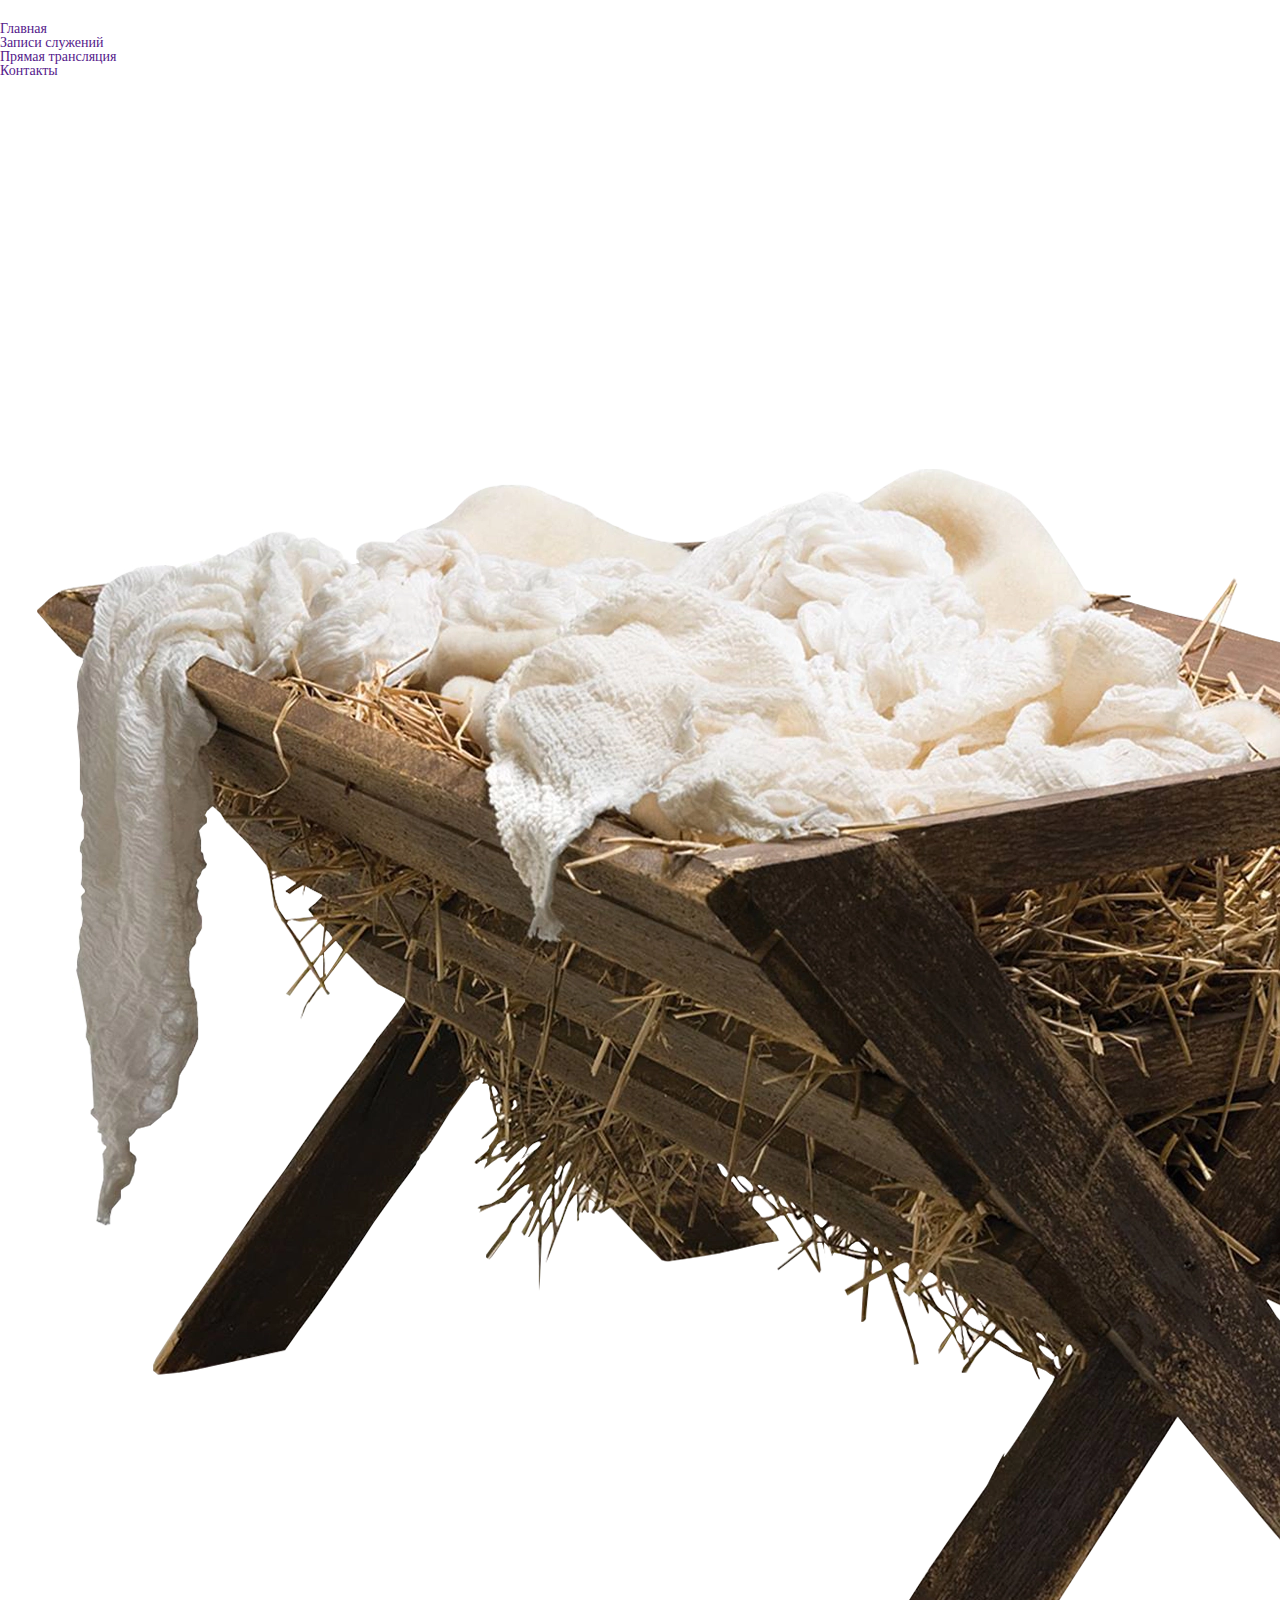
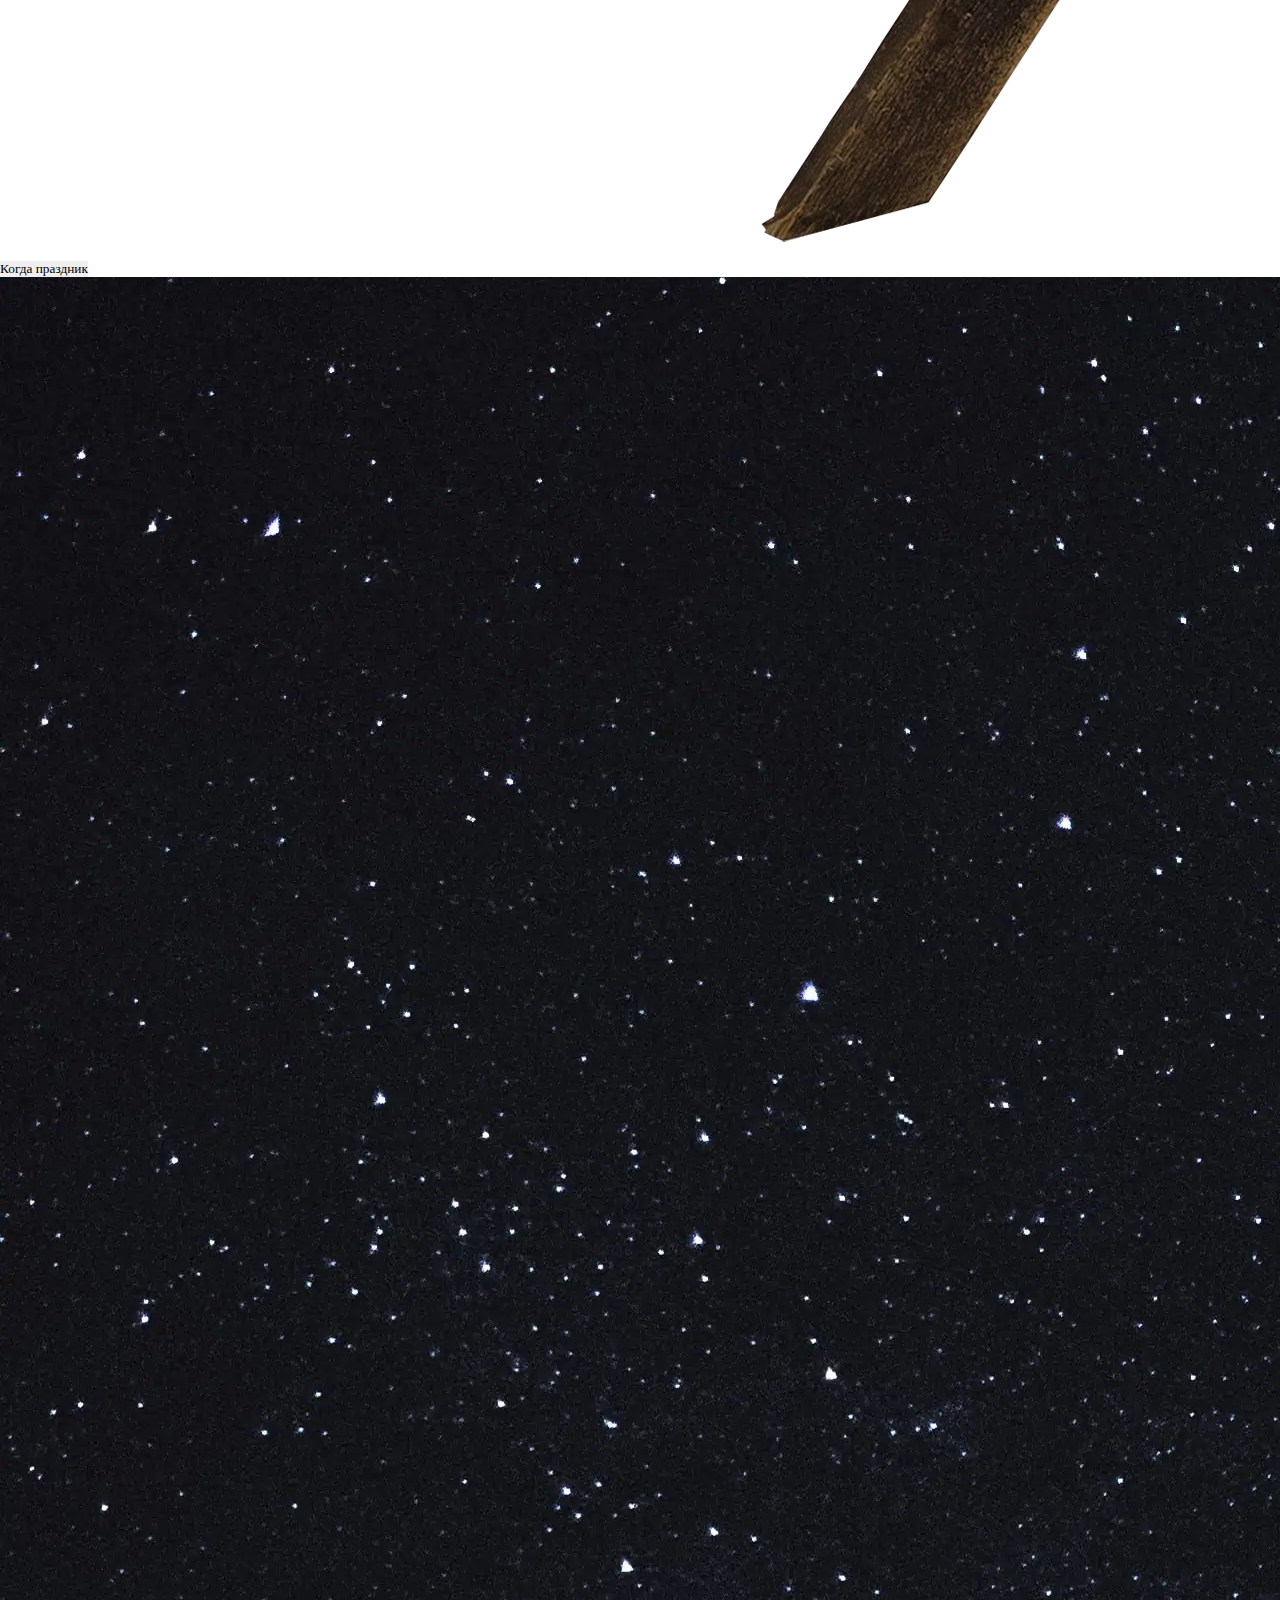
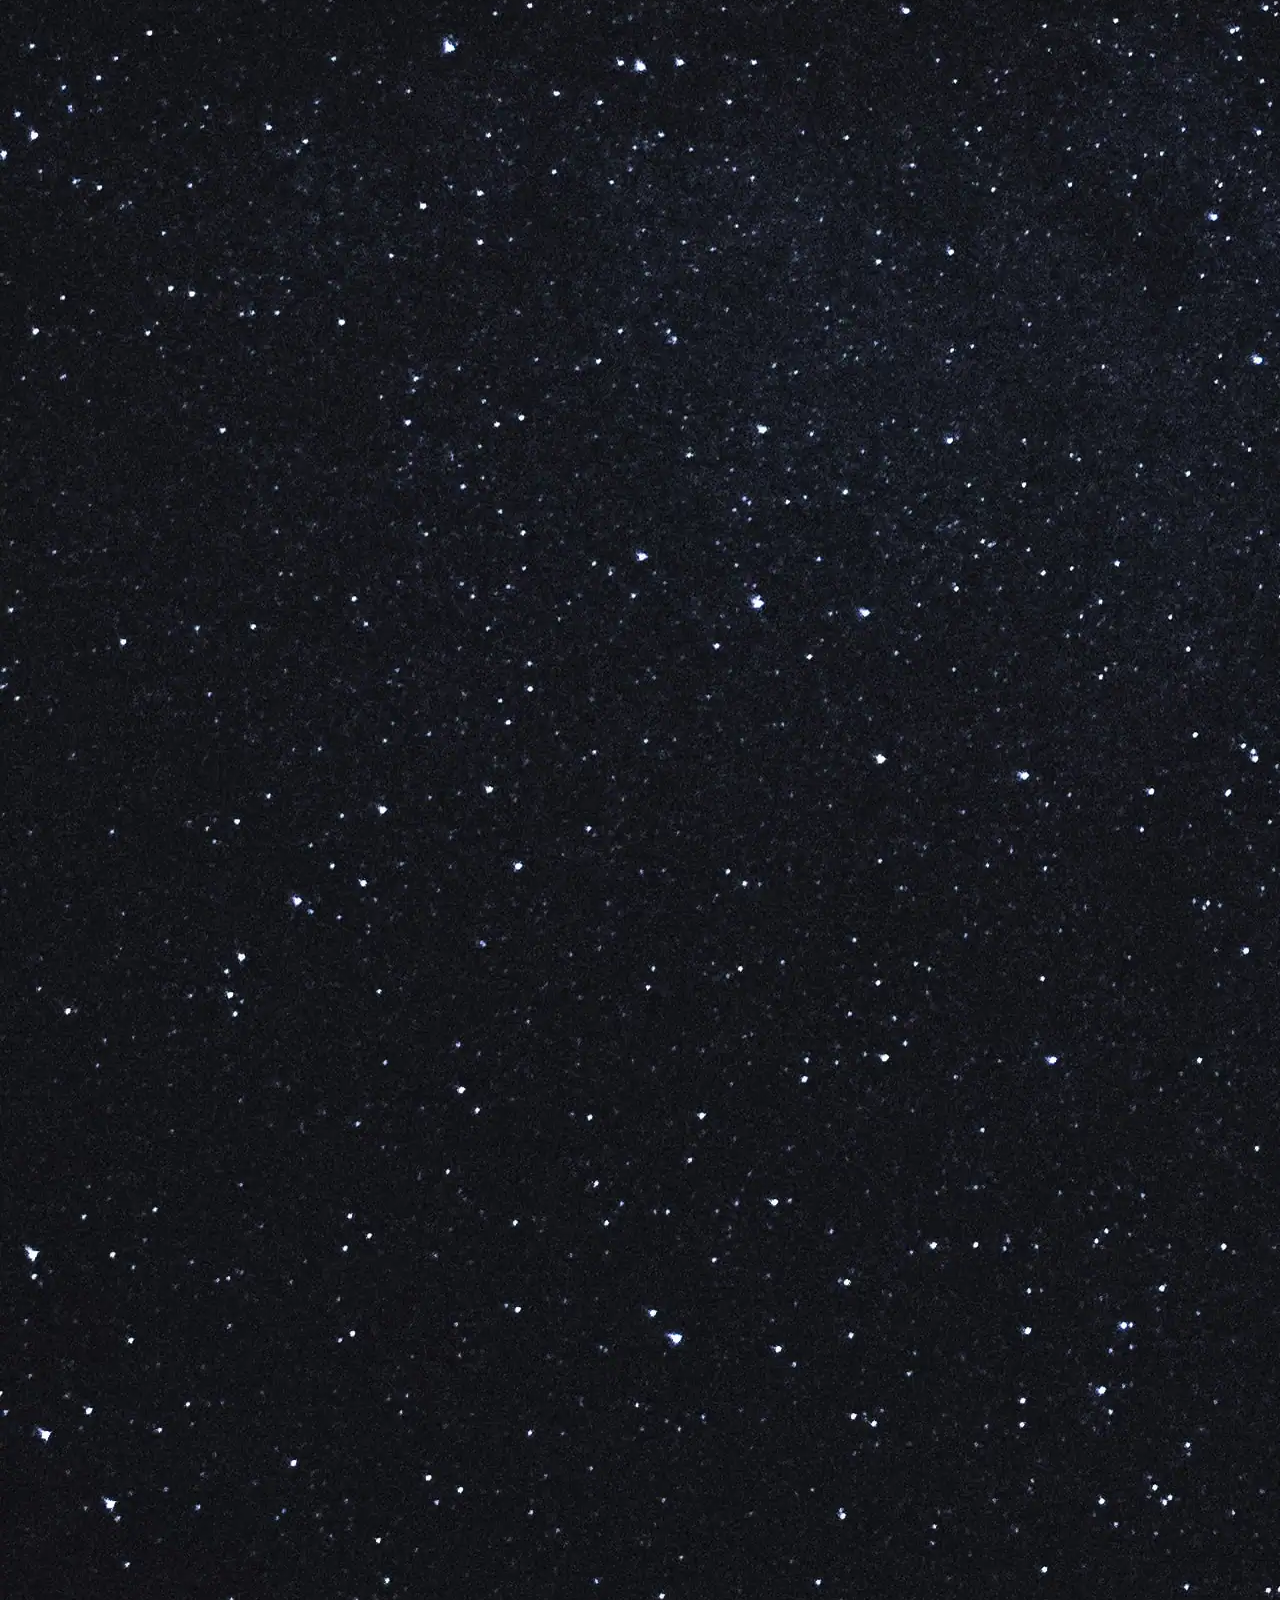
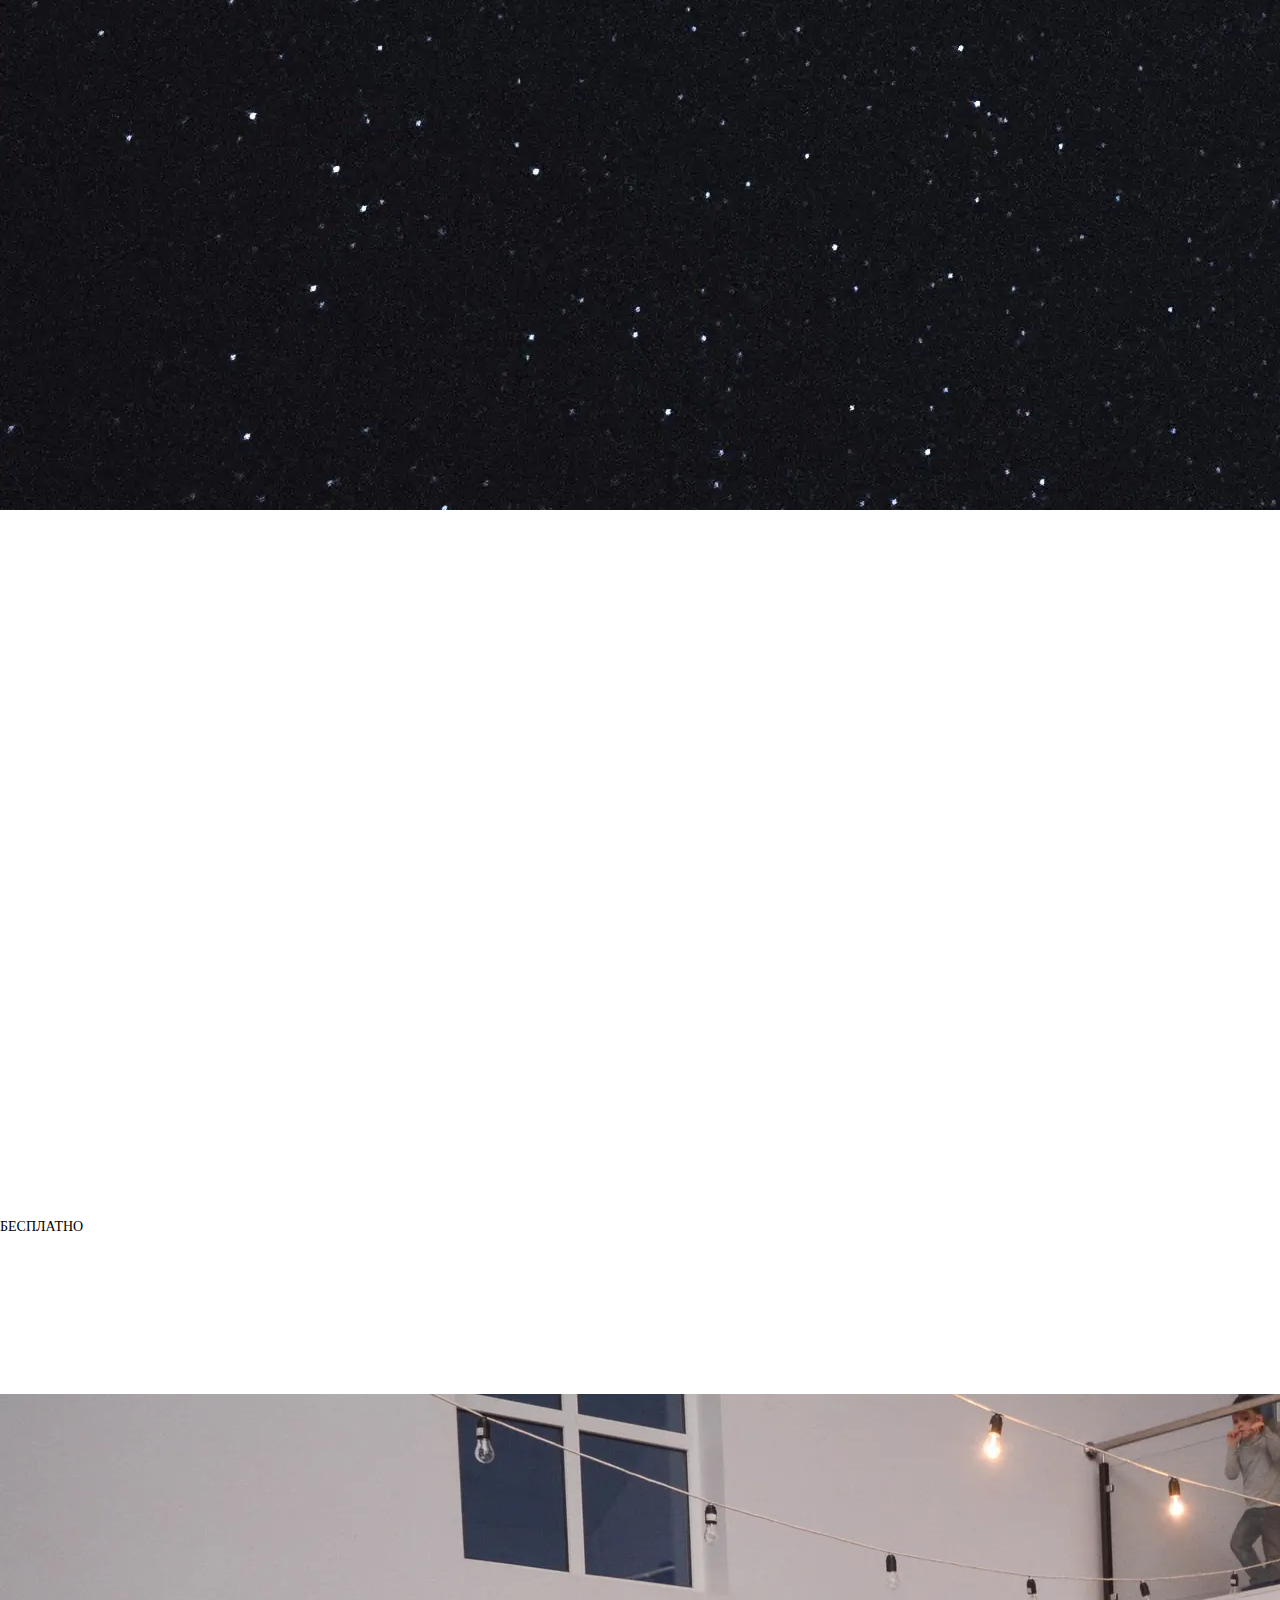
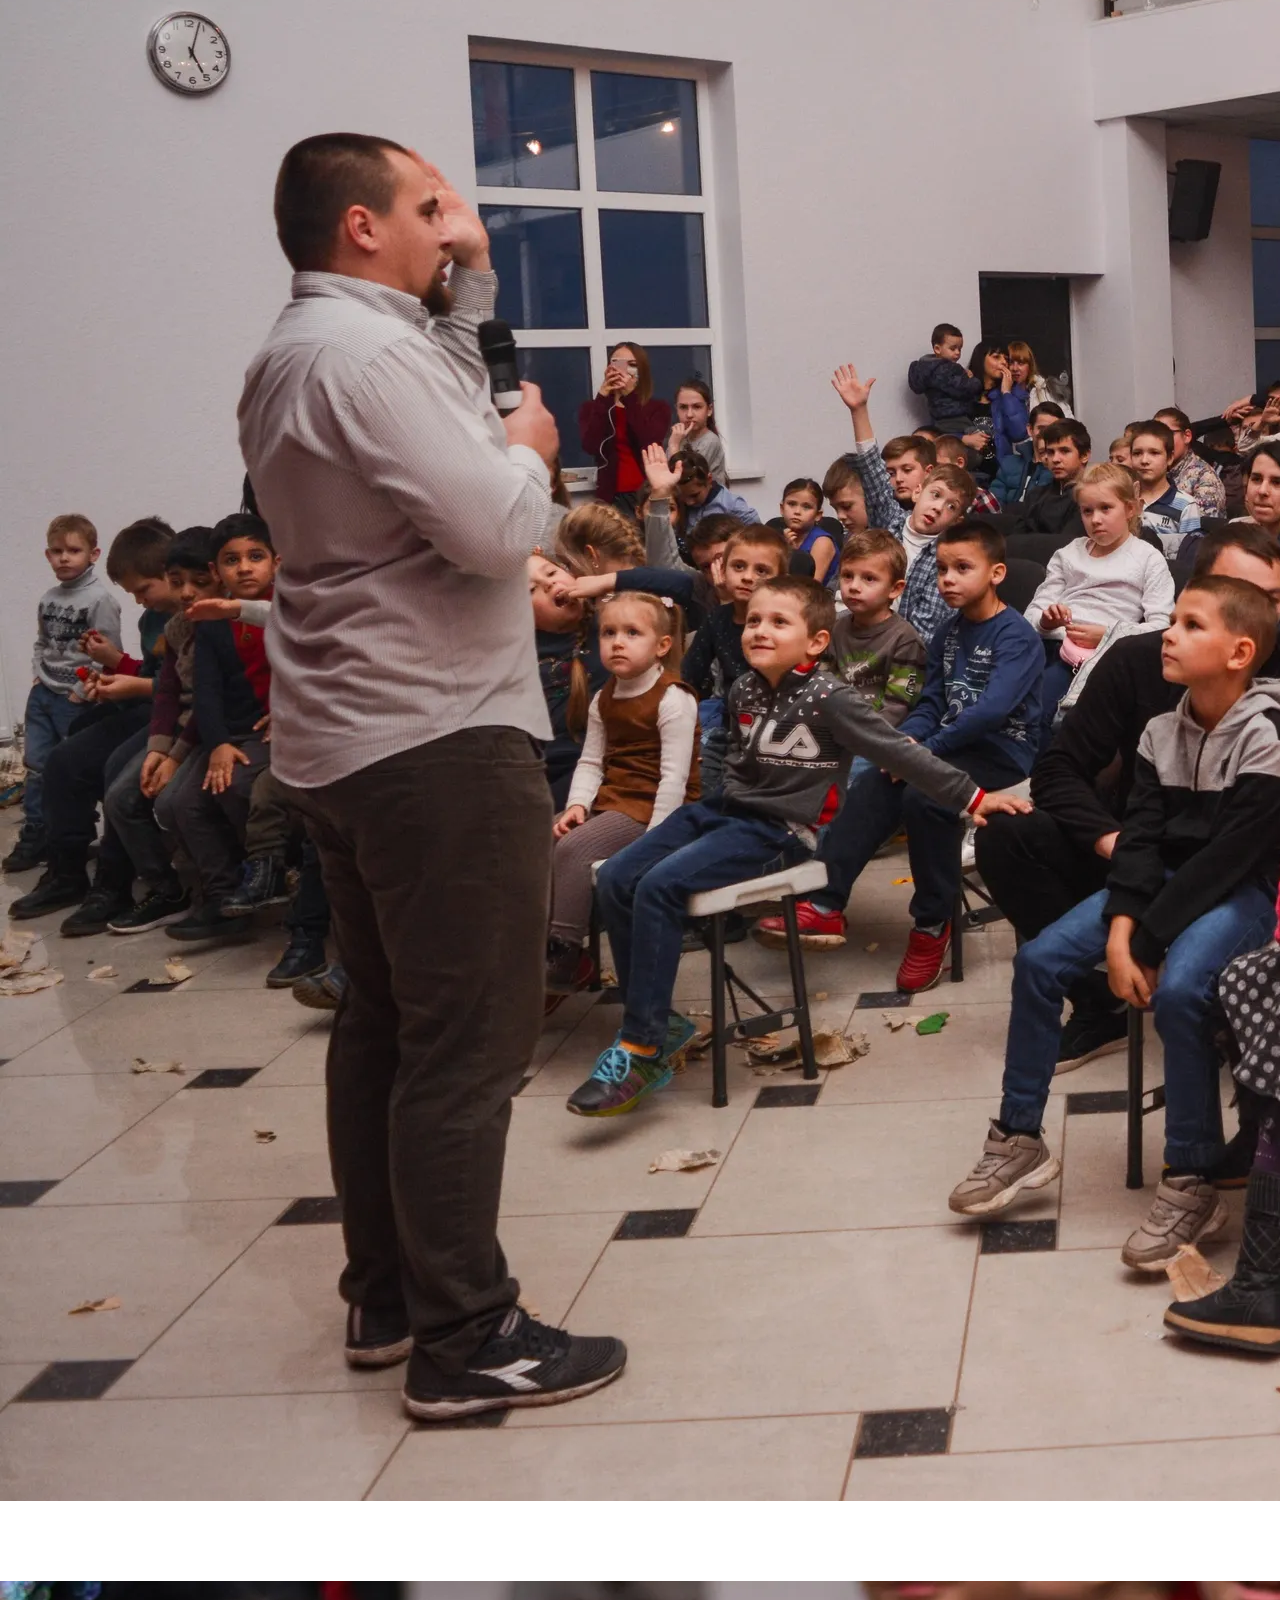
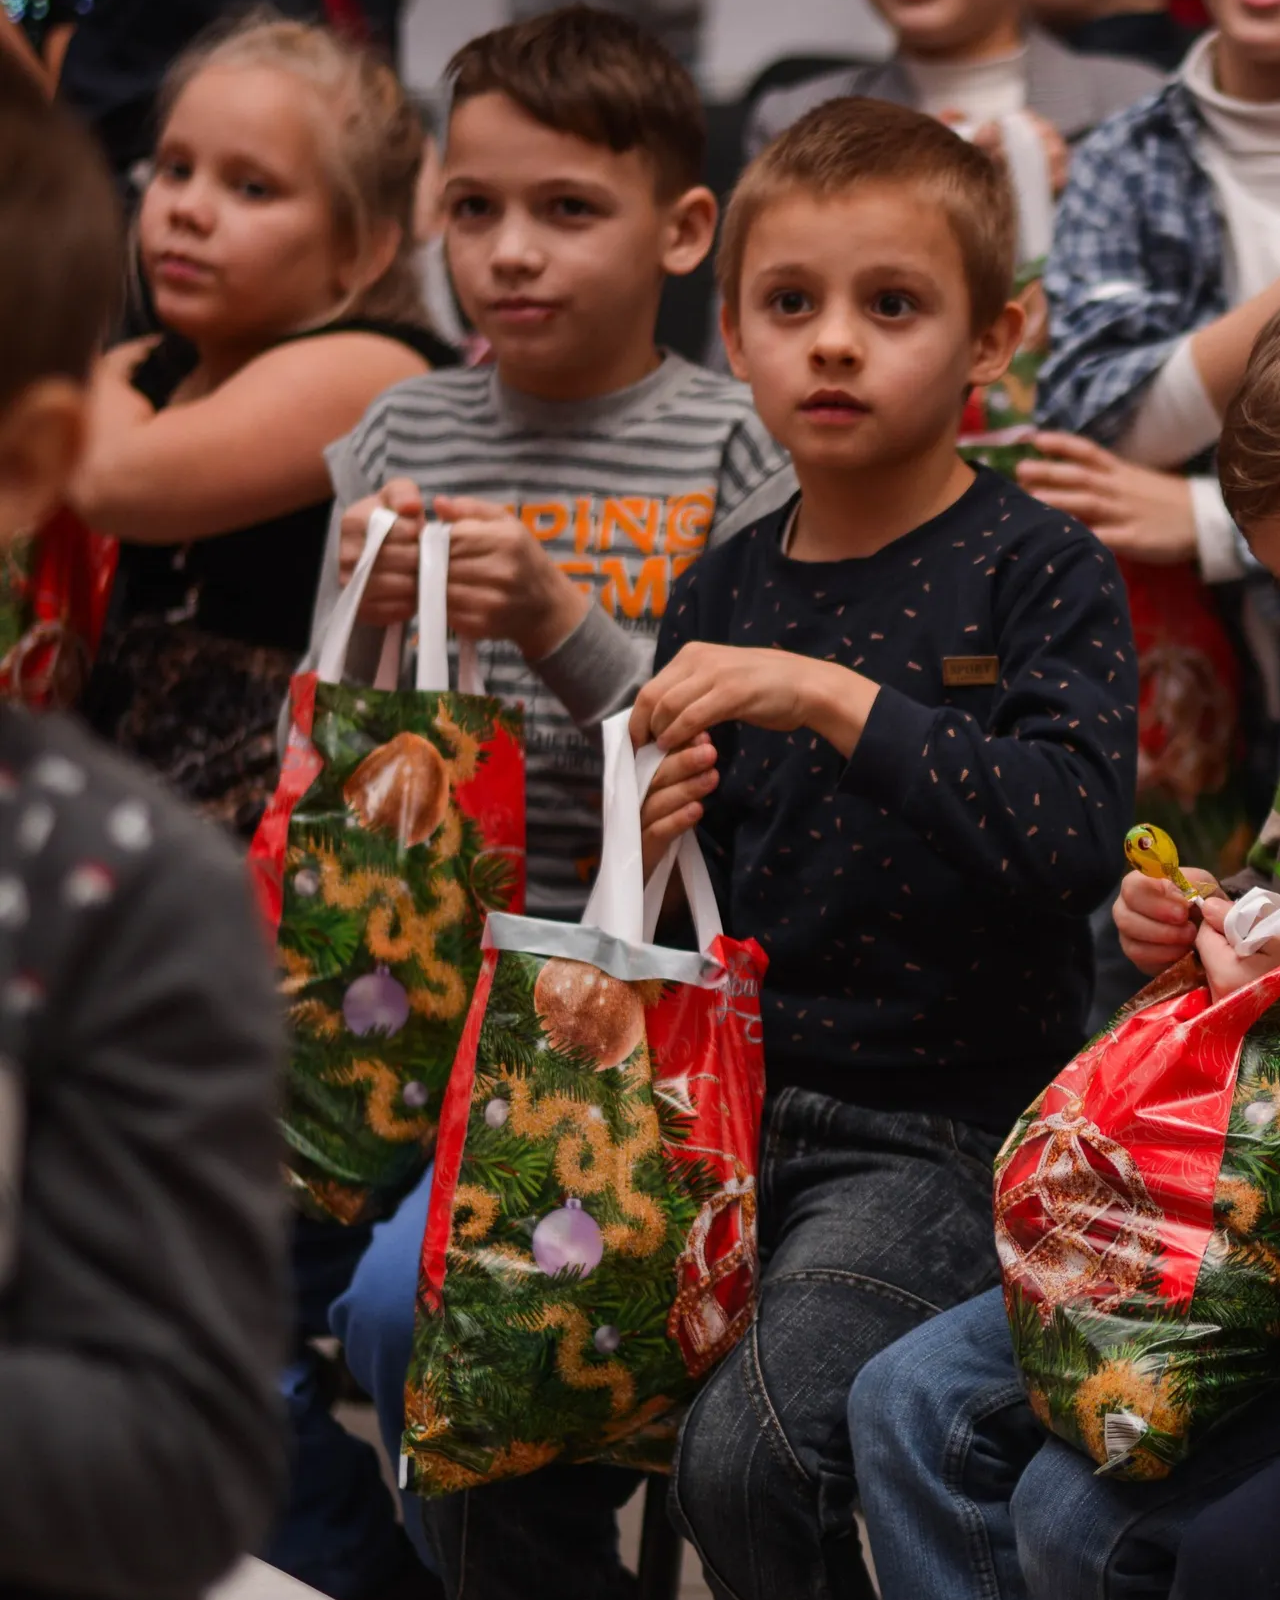
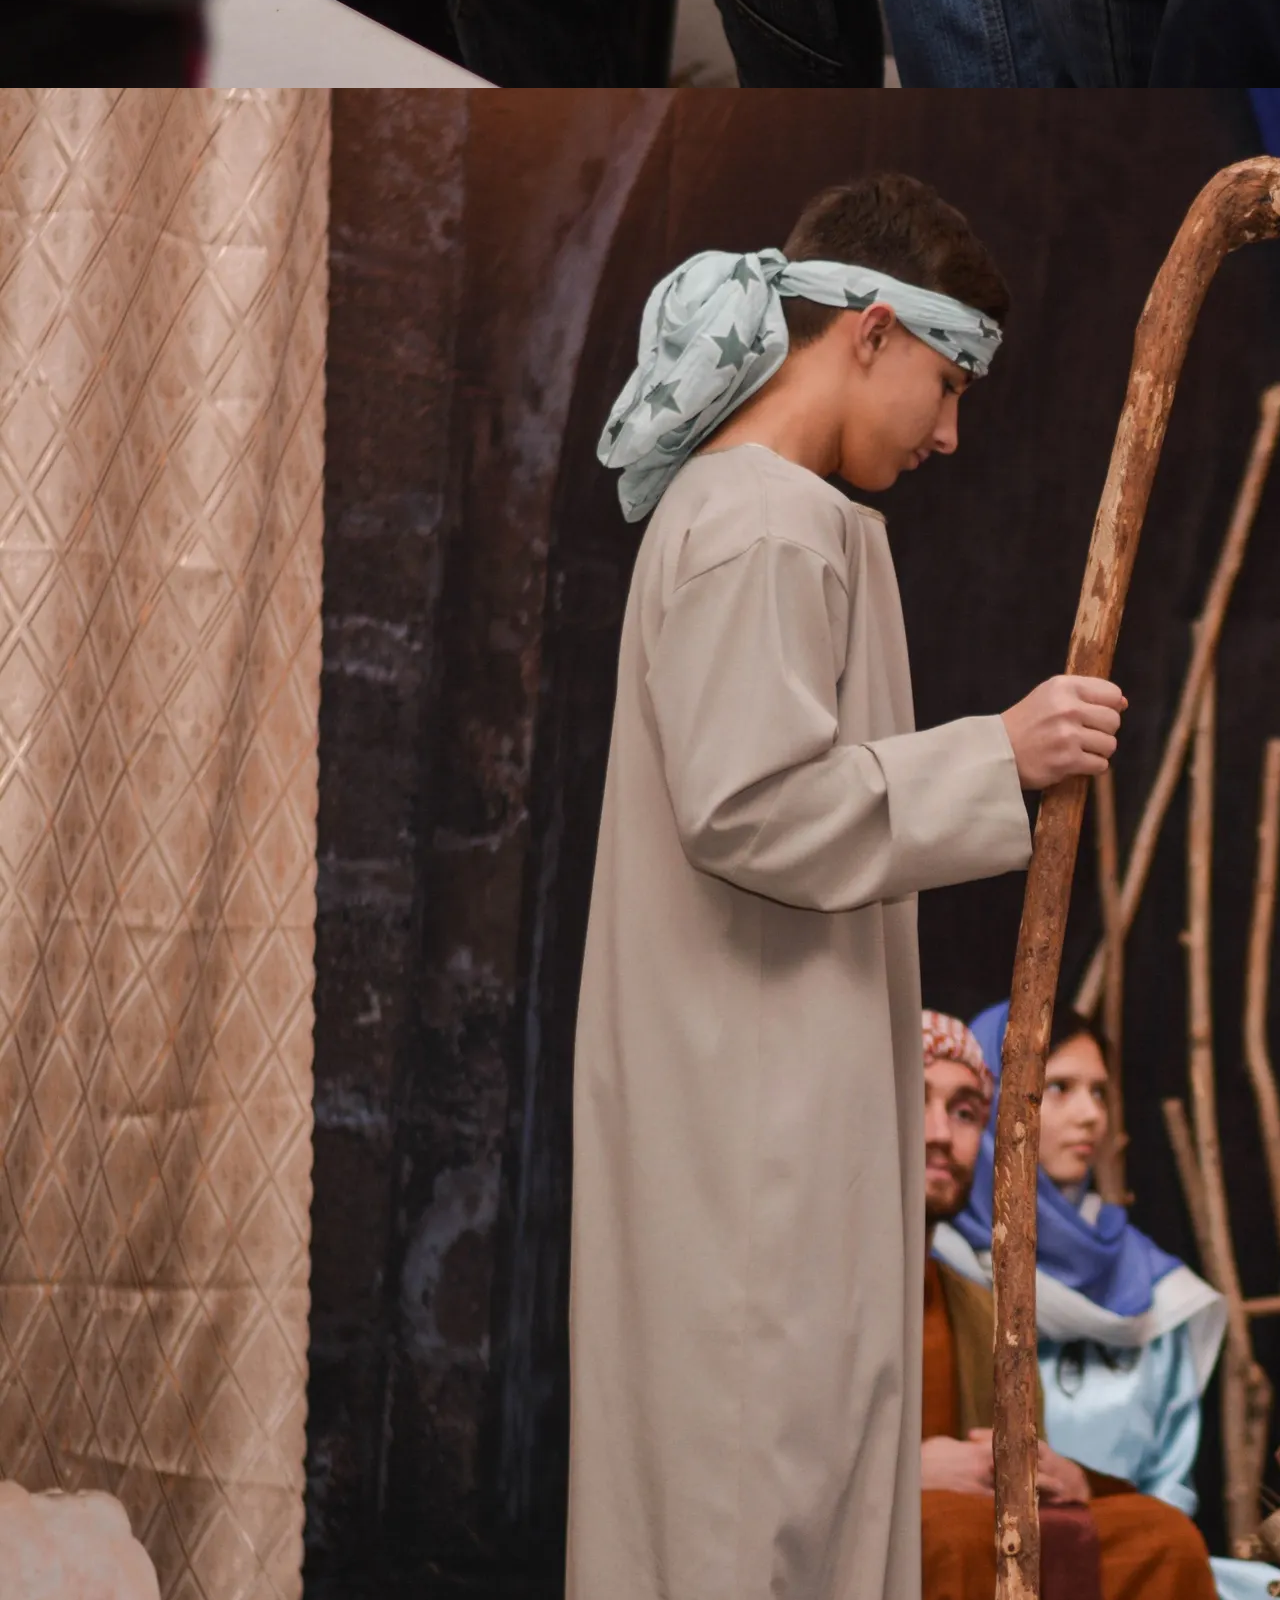
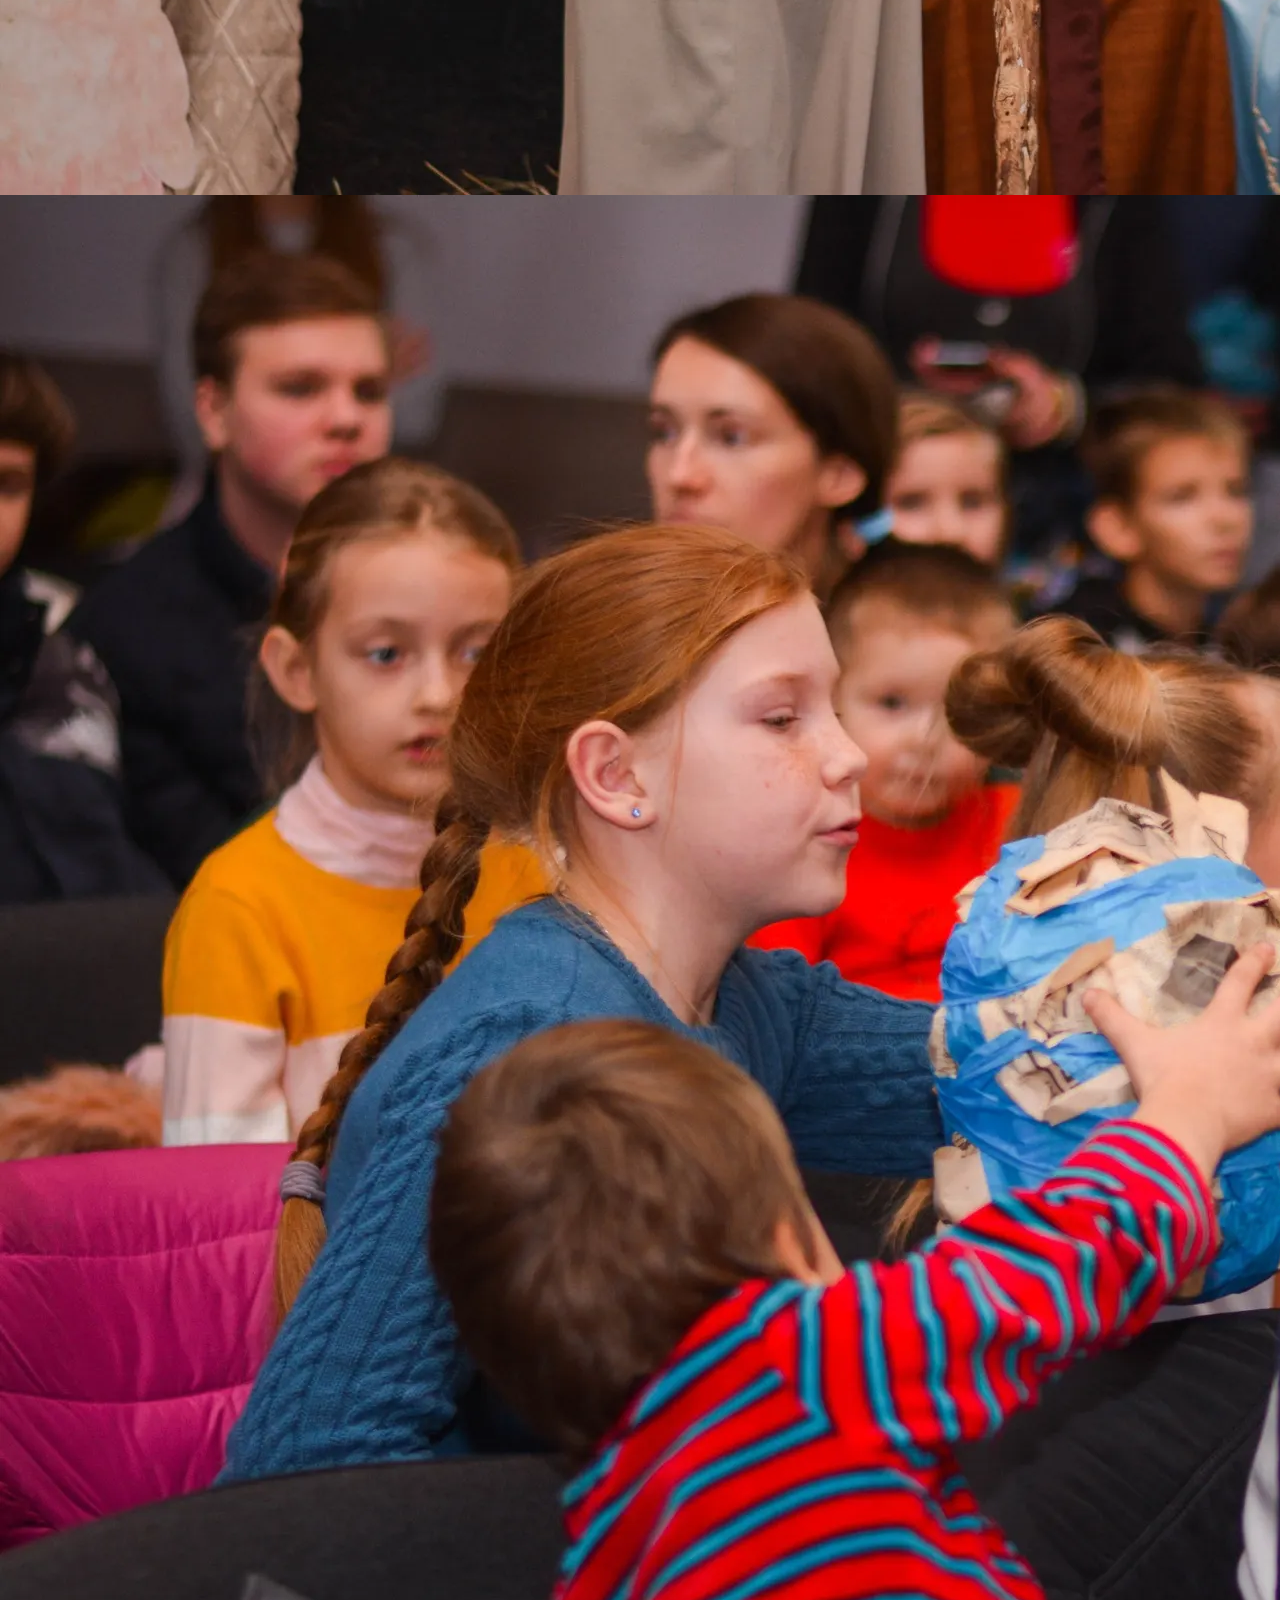
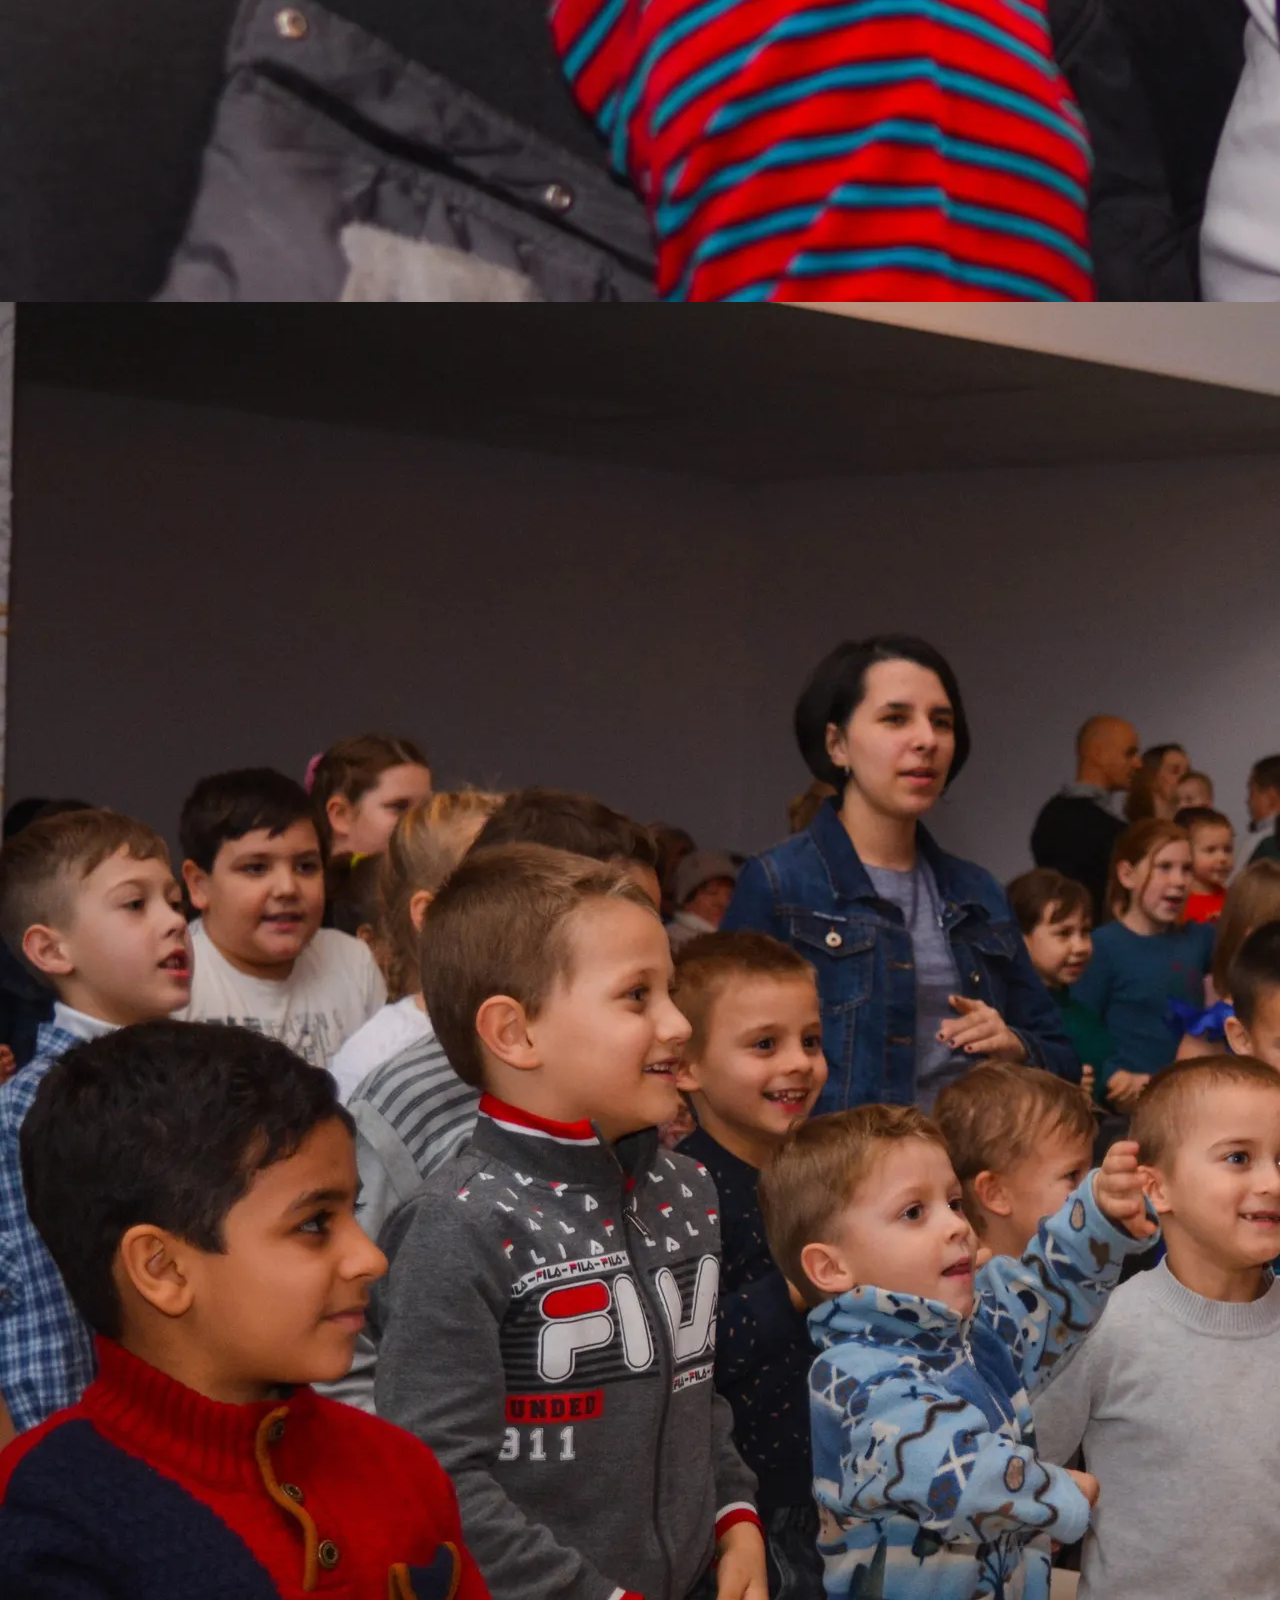
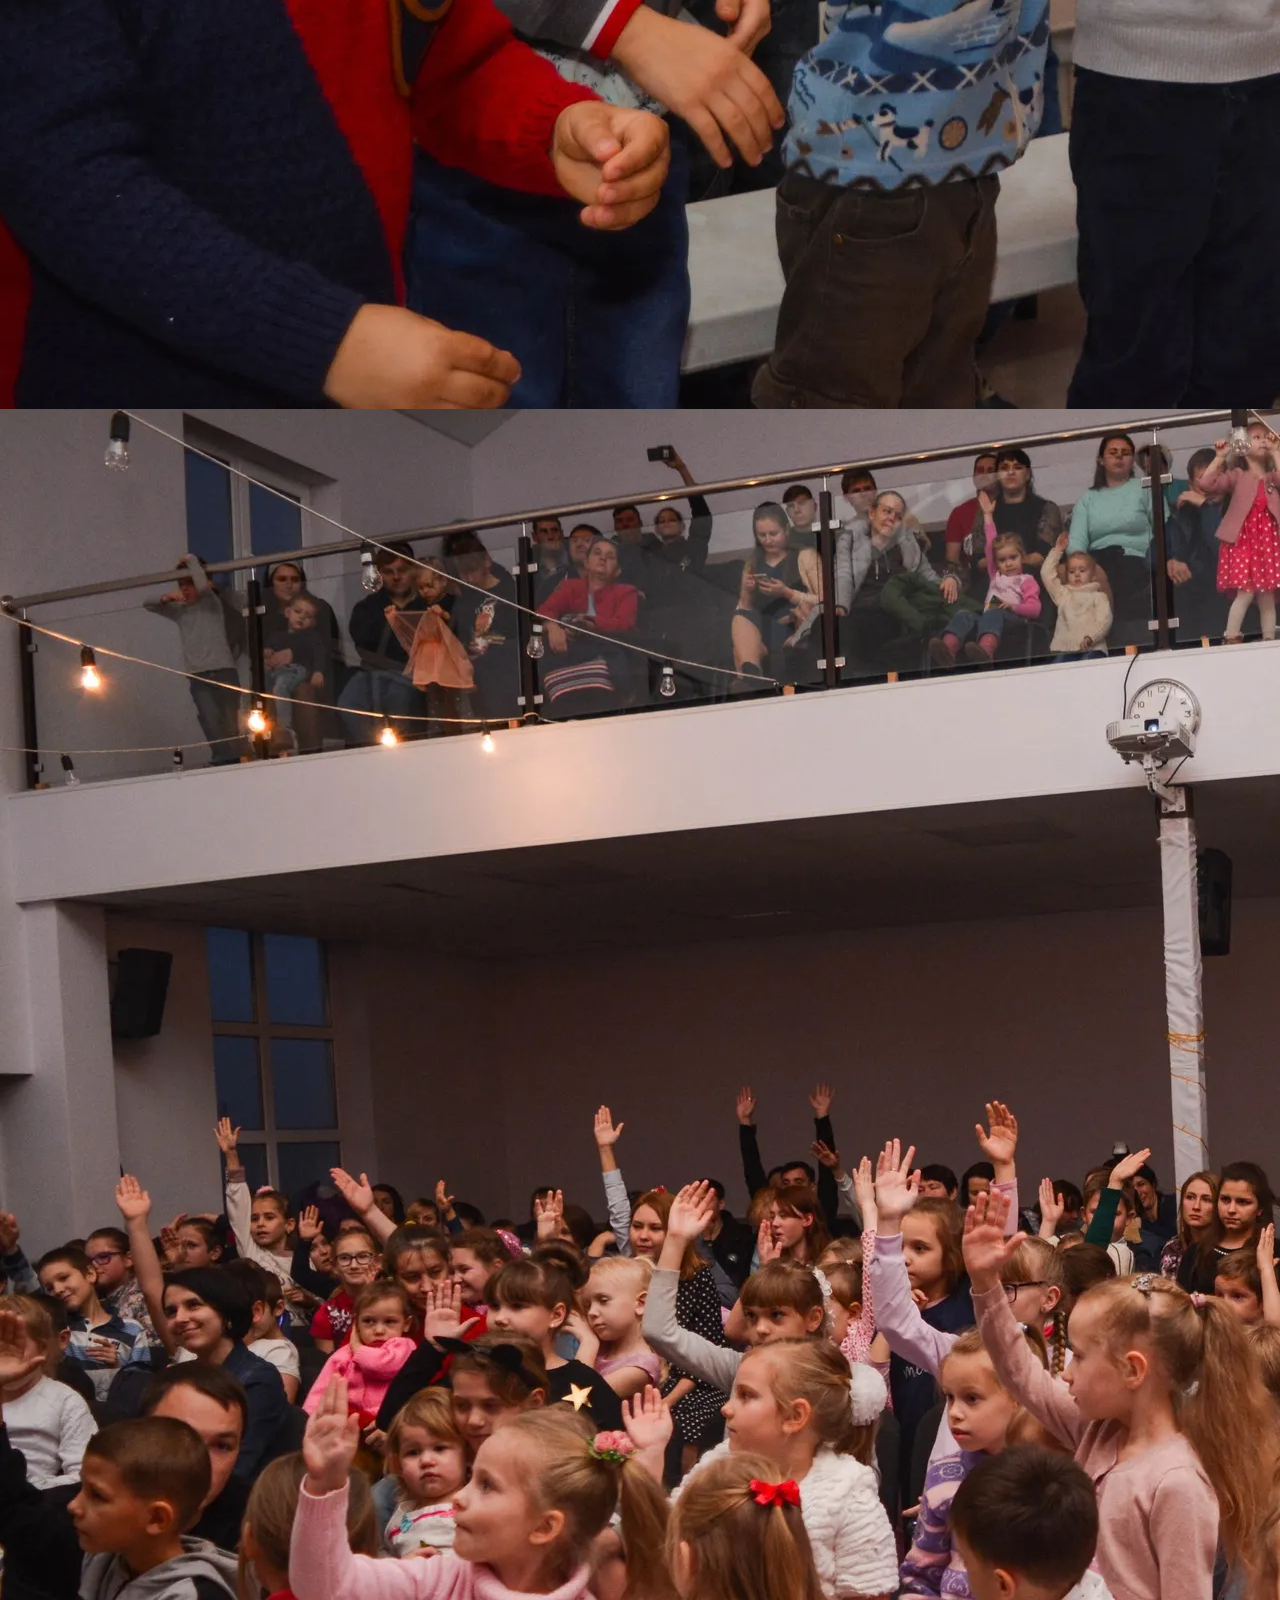
==== index.html @ d1d23b20 "Делаю верхнее меню." ====
<!-- <?php

//ФОРМИРОВАНИЕ ДАННЫХ О ПОЛЬЗОВАТЕЛЕ
date_default_timezone_set('Europe/Moscow');
$time = date('m/d/Y h:i:s a', time());
if(isset($_SERVER['HTTP_REFERER'])) {
  $of = $_SERVER["HTTP_REFERER"];    
} else {
    $of = "Напрямую";
}
$ip = $_SERVER['REMOTE_ADDR'];
$host =  $_SERVER['HTTP_HOST'];
$visit = 1;
//SQL ПОДКЛЮЧЕНИЕ К БД
$dsn = 'mysql:host=localhost; dbname=easter'; //изменить dbname
$pdo = new PDO($dsn, 'root', 'robokop67');//изменить пароль

//SQL ПРОВЕРКА НА СУЩЕСТВОВАНИЕ IP В КУКИ. СЧИТАЕТ СКОЛЬКО ПОЛЬЗОВАТЕЛЬ ЗАХОДИЛ ТУДА СЮДА

$first_or_second = 0;
if (!isset($_COOKIE['ip'])) {
    setcookie("visit", $visit, time() + 604800);
    setcookie("ip", $ip, time() + 604800);
    $first_or_second = 1;
};

$stmt = $pdo->prepare('SELECT ip, visit FROM statistic WHERE ip = :ip'); 
if ($first_or_second == 1) { //Если только создался
    $stmt->execute(array('ip' => $ip));
} elseif ($first_or_second == 0) { //Если есть в куки
    $stmt->execute(array('ip' => $_COOKIE['ip']));
};

$row = $stmt->fetch();

if ($row['ip'] == "") {
    $sql = 'INSERT INTO statistic(host, ip, of, date, visit) VALUES(:host, :ip, :of, :date, :visit)';
    $query = $pdo->prepare($sql);
    $query->execute(['host' => $host, 'ip' => $ip, 'of' => $of, 'date' => $time, 'visit' => $visit]);
};

if ($row['ip'] != "") {
    $visit = $row['visit'];
    $visit += 1;
    $sql = "UPDATE statistic SET visit=:visit, date=:date WHERE ip=:ip";
    $query = $pdo->prepare($sql);
    $query->execute(['visit' => $visit, 'date' => $time, 'ip' => $row['ip']]);
}

?> -->

<!DOCTYPE html>
<!--[if lt IE 7 ]><html class="ie ie6" lang="en"> <![endif]-->
<!--[if IE 7 ]><html class="ie ie7" lang="en"> <![endif]-->
<!--[if IE 8 ]><html class="ie ie8" lang="en"> <![endif]-->
<!--[if (gte IE 9)|!(IE)]><!--><html lang="ru"> <!--<![endif]-->

<head>
    <meta charset="utf-8">
    <title>Христиане Кропоткина</title>
    <meta name="description" content="">

    <link rel="stylesheet" href="css/style.css">
    <link rel="stylesheet" href="css/fonts.css">

    <link rel="shortcut icon" href="img/favicon/chmonoa.ico" type="image/x-icon">

    <link rel="apple-touch-icon" href="img/favicon/apple.png">
    <link rel="apple-touch-icon" sizes="72x72" href="img/favicon/apple72.png">
    <link rel="apple-touch-icon" sizes="114x114" href="img/favicon/apple114.png">

    <meta http-equiv="X-UA-Compatible" content="IE=edge">
    <meta name="viewport" content="width=device-width">

</head>
<body>

<div class="header">
    <div class="container">
        <div class="header__body">
            <div class="header__burger">
                <span></span>
                <p class="slogan header__slogan">МЕНЮ</p>
            </div>
            <div class="header__menu">
                <ul class="header__list">
                    <li>
                        <a href="" class="header__link">Главная</a>
                    </li>
                    <li>
                        <a href="" class="header__link">Записи служений</a>
                    </li>
                    <li>
                        <a href="" class="header__link">Прямая трансляция</a>
                    </li>
                    <li>
                        <a href="" class="header__link">Контакты</a>
                    </li>
                </ul>
            </div>
        </div>
    </div>
</div>


<div class="vremenno title padding-all">Здравствуйте! Сайт на ПК версии временно не работает. Если возможно, то зайдите с телефона</div>

<div class="alert-height title padding-all">Пожалуйста, переверните телефон для корректной работы сайта</div>

<main class="home" check-page="1" id="1"> <!-- По id сверяю атрибут нажимаемого дота и страницу-->

    <div class="container">
        <div class="home__intro flex-column">
            <h1 class="home__title title">
                С ПРАЗДНИКОМ РОЖДЕСТВА
            </h1>
            <h3 class="home__slogan slogan">
                В этот день родился Иисус
            </h3>
            <div class="home__img">
                <picture>
                    <source srcset="img/nursery.webp" type="image/webp">
                    <img src="img/nursery.webp"type="image/webp">
                </picture>
            </div>
            <button type="button" class="home__btn btn btn-red">Когда праздник</button>   
        </div>
    </div>

    <div class="home__background-img">
        <picture>
            <source srcset="img/sky.webp" type="image/webp">
            <img src="img/sky.png"type="image/png">
        </picture>
    </div>
</main>

<main class="about" check-page="2" id="2">
    <div class="container">
        <div class="about__intro">
            <h2 class="title">О РОЖДЕСТВЕ</h2>
            <div class="text-content">
                <h3 class="subtitle">Обещанный ребёнок</h3>
                <p class="text">
                    Господь переживает о жизни каждого 
                    человека. Когда-то Он дал обещание, что 
                    избавит нас от самой большой проблемы,
                    которая была и есть на этой земле- это 
                    проблема греха.
                    В жизни каждого 
                    человека присутствует грех, но еще 
                    очень и очень давно Бог придумал план 
                    по спасению людей. В этот план входило 
                    рождение Его Сына на землю.
                    <br>
                    <br>
                    «Итак Сам Господь даст вам знамение: 
                    се, Дева во чреве приимет и родит Сына, 
                    и нарекут имя Ему: Еммануил.
                    »
                    <br>
                    Исаия 7:14
                    <br>
                    <br>
                    «Родит же Сына, и наречешь Ему 
                    имя Иисус, ибо Он спасет людей 
                    Своих от грехов их.»
                    <br>
                    Матфея 1:21
                </p>
            </div>
            <div class="text-content">
                <h3 class="subtitle">
                    Так зачем Иисус родился 
                    на этой земле?
                </h3>
                <p class="text">
                    Иисус родился, чтобы заплатить за 
                    грехи всех нас, заплатить своей жизнью, 
                    чтобы мы могли получить прощение 
                    от Небесного Отца.
                    <br>
                    <br>
                    «Ибо так возлюбил Бог мир, что отдал 
                    Сына Своего Единородного, дабы 
                    всякий верующий в Него, не погиб, 
                    но имел жизнь вечную. Ибо не послал 
                    Бог Сына Своего в мир, чтобы судить 
                    мир, но чтобы мир спасён был чрез 
                    Него.» <br> Иоанна 3:16-17.
                </p>
            </div>
            <div class="text-content">
                <h3 class="subtitle">Бог лежащий в яслях</h3>
                <p class="text">
                    Великий Бог поставил себя ниже людей, 
                    чтобы они обрели вечное спасение
                    <br>
                    <br>
                    «Он, будучи образом Божиим, не почитал хищением быть равным Богу; 
                    но уничижил Себя Самого, приняв образ раба, сделавшись подобным 
                    человекам и по виду став как человек.»
                    <br> Филиппийцам 2:6-7
                </p>
            </div>
            <div class="text-content">
                <h3 class="subtitle">
                    Огромнейший повод
                    для радости
                </h3>
                <p class="text">
                    Воинство ангелов разносило весть
                    о Его рожднии. Родился источник
                    вечного спасения!
                    <br>
                    <br>
                    «И сказал им Ангел: не бойтесь; я возвещаю 
                    вам великую радость, которая будет всем 
                    людям: ибо ныне родился вам в городе 
                    Давидовом Спаситель, Который есть 
                    Христос Господь» <br> Луки 2:10-11
                </p>
            </div>
        </div>
    </div>
</main>

<main class="xmas-kids" check-page="3" id="3">
    <div class="container">
        <div class="xmas-kids__intro">
            <div class="title">ДЕТСКИЙ ПРАЗДНИК
                РОЖДЕСТВА</div>
            <div class="caption">БЕСПЛАТНО</div>
        </div>
        <div class="contact-table">
            <div class="contact-table__item">
                <span class="text">Дата:</span>
                <p class="text">6 января</p>
            </div>
            <div class="contact-table__item">
                <span class="text">Время:</span>
                <p class="text">16:00</p>
            </div>
            <div class="contact-table__item">
                <span class="text">Адрес:</span>
                <p class="text">ул. Зелёная 3</p>
            </div>
        </div>
        <div class="description">
            <p class="text description__text">
                В программу детского праздника входит: театральная постановка, 
                конкурсы, игры. Детей ждут рождественские подарки! 
                На этом празднике будут рады каждому!
            </p>
            <div class="img-dash">
                <picture>
                    <source srcset="" type="image/webp">
                    <img src="img/img-6.webp">
                </picture>
            </div>
            <p class="text description__text">
                Вход на это мероприятие, 
                театральная постановка, подарки,
                Все что будет на этом празднике
                Абсолютно бесплатно.
                <br>
                <br>
                По всем вопросам звонить: <br>Олег Бондаренко:  +7 988 248-30-10.
            </p>
            <div class="img-dash">
                <picture>
                    <source srcset="" type="image/webp">
                    <img src="img/img-5.webp">
                </picture>
            </div>
            <div class="img-dash">
                <picture>
                    <source srcset="" type="image/webp">
                    <img src="img/img-3.webp">
                </picture>
            </div>
            <div class="img-dash">
                <picture>
                    <source srcset="" type="image/webp">
                    <img src="img/img-4.webp">
                </picture>
            </div>
            <div class="img-dash">
                <picture>
                    <source srcset="" type="image/webp">
                    <img src="img/img-1.webp">
                </picture>
            </div>
            <div class="img-dash">
                <picture>
                    <source srcset="" type="image/webp">
                    <img src="img/img-2.webp">
                </picture>
            </div>
        </div>
    </div>
</main>

<main class="xmas-church" check-page="4" id="4">
    <div class="container">
        <div class="xmas-church__intro">
            <div class="title">БОГОСЛУЖЕНИЕ 
                ПОСВЯЩЕННОЕ 
                РОЖДЕСТВУ</div>
            <div class="caption">БЕСПЛАТНО</div>
        </div>
        <div class="contact-table">
            <div class="contact-table__item">
                <span class="text">Дата:</span>
                <p class="text">7 января</p>
            </div>
            <div class="contact-table__item">
                <span class="text">Время:</span>
                <p class="text">10:00</p>
            </div>
            <div class="contact-table__item">
                <span class="text">Адрес:</span>
                <p class="text">ул. Зелёная 3</p>
            </div>
        </div>
        <div class="img-dash">
            <picture>
                <source srcset="" type="image/webp">
                <img src="img/img-7.webp">
            </picture>
        </div>
        <div class="description">
            <p class="text description__text">
                Рождественское богослужение проводится для того, 
                чтобы можно было побольше узнать о рождестве, 
                получить ответы на свои вопросы, порадоваться 
                рождению Иисуса Христа вместе с нами!
                <br>
                <br>                
                По всем вопросам звонить:<br>Олег Бондаренко:  +7 988 248-30-10.
            </p>
            <!-- <a class="btn btn-green" href="tel:+79882483010">Позвонить</a>
            <a class="btn btn-green" href="whatsapp://send/?phone=+79882483010">Написать whatsapp</a> -->
        </div>
    </div>
</main>

</body>
</html>
---- css/style.css ----
@charset "UTF-8";
/*Обнуление*/
* {
  -webkit-tap-highlight-color: rgba(0, 0, 0, 0);
  padding: 0;
  margin: 0;
  border: 0;
}

*, *:before, *:after {
  box-sizing: border-box;
}

:focus, :active {
  outline: none;
}

a:focus, a:active {
  outline: none;
}

html, body {
  height: 100%;
  width: 100%;
  font-size: 100%;
  line-height: 1;
  font-size: 14px;
  -ms-text-size-adjust: 100%;
  -moz-text-size-adjust: 100%;
  -webkit-text-size-adjust: 100%;
}

input, button, textarea {
  font-family: inherit;
}

input::-ms-clear {
  display: none;
}

button {
  cursor: pointer;
}

button::-moz-focus-inner {
  padding: 0;
  border: 0;
}

a, a:visited {
  text-decoration: none;
}

a:hover {
  text-decoration: none;
}

ul li {
  list-style: none;
}

img {
  vertical-align: top;
}

h1, h2, h3, h4, h5, h6 {
  font-size: inherit;
  font-weight: 400;
}

/*--------------------*/
html {
}

body {

}

/* Переменные*/
.title {
  font-family: "TTTrailers-Bold";
  font-size: 61px;
  color: rgb(255, 255, 255);
}

.subtitle {
  font-family: "TTCommons-DemiBold";
  font-size: 27px;
  color: white;
}

.slogan {
  font-family: "TTCommons-Regular";
  font-size: 22px;
  color: white;
}

.text {
  font-family: "TTCommons-Regular";
  font-size: 20px;
  color: white;
}

.title-menu {
  font-family: "Manrope";
  font-size: 25px;
  color: black;
  font-weight: 700;
}

.padding-all {
  padding: 0 100px;
}

/* Переменные - конец*/
.alert-height {
  display: none;
}

.loader {
  position: absolute;
  left: 0;
  top: 0;
  z-index: 1000;
  width: 100%;
  height: 100%;
  background: white;
  opacity: 1;
  transition: opacity 0.6s ease-out;
}

.vremenno {
  height: 100%;
  width: 100%;
  background: #E3D9C6;
  display: flex;
  justify-content: center;
  align-items: center;
  color: black;
  display: none;
}

.hello {
  width: 100%;
  height: fit-content;
}

/*Страница статистики*/
.statistic {
  width: 100%;
  height: 100%;
  background: white;
  overflow: auto;
}
.statistic .statistic__container .statistic__block .statistic__text {
  font-style: "Manrope";
  font-weight: 500;
  font-size: 20px;
  margin: 20px 0;
}

@media only screen and (max-width: 780px) {
  .title {
    font-size: 61px;
  }

  .slogan {
    font-size: 22px;
  }

  .subtitle {}

  .btn {
    border-radius: 31.875px;
    padding: 10px 35px;
    text-align: center;
    font-family: "TTCommons-DemiBold";
    font-size: 20px;
    line-height: 1.2;
  }

  .btn-red {
    background: #DD3B3B;
    color: white;
  }

  .btn-green {
    background: #41CC68;
    color: white;
  }

  .flex-column {
    display: flex;
    flex-direction: column;
    justify-content: center;
    align-items: center;
  }

  .container {
    margin: 0 auto;
    padding: 0 30px;
    width: 100%;
    height: 100%;
  }

  .vremenno {
    display: none;
  }

  .header {
    width: 100%;
    height: fit-content;
    position: fixed;
  }

  .header:before {
    content: "";
    position: absolute;
    top: 0;
    left: 0;
    width: 100%;
    height: 100%;
    background: linear-gradient(90.86deg, rgba(255, 255, 255, 0.3) 3%, rgba(255, 255, 255, 0.3) 3.01%, rgba(255, 255, 255, 0) 103.9%);
    backdrop-filter: blur(12px);
    clip-path: inset(100%);
  }

  @keyframes left-slide {
    0% {clip-path: inset(0% 100% 0% 0%);}
    100% {clip-path: inset(0% 0% 0% 0%);}
  }

  .header__body {
    padding: 20px 0;
  }

  .header__burger {
    position: relative;
    width: 30px;
    height: 20px;
  }

  .header__slogan {
    position: absolute;
    top: 50%;
    transform: translate(0%, -35%);
    left: 40px;
    font-family: "TTCommons-Bold";
  }

  .header__burger span {
    position: absolute;
    top: 50%;
    left: 0;
    transform: translate(0%, -50%);
    width: 100%;
    height: 4px;
    background-color: white;
    border-radius: 5px;
  }

  .header__burger::after,
  .header__burger::before {
    content: "";
    position: absolute;
    left: 0;
    height: 4px;
    background-color: white;
    border-radius: 5px;
  }

  .header__burger::after {
    top: 0;
    width: 90%;
  }

  .header__burger::before {
    bottom: 0;
    width: 70%;
  }

  .header__menu {
    display: none;
  }

  .header__list {
    display: flex;
  }

  .home {
    width: 100%;
    height: 100vh;
  }

  .home__intro {
    height: 100vh;
    width: 100%;
  }

  .home__title {
    text-align: center;
    margin-bottom: 15px;
  }

  .home__slogan {
    max-width: 140px;
    text-align: center;
    margin-bottom: 30px;
  }

  .home__img {
    max-width: 220px;
    margin-bottom: 40px;
  }

  .home__img img {
    width: 100%;
    object-fit: fill;
    object-position: center;
  }

  .home__btn {}

  .home__background-img {
    position: absolute;
    top: 0;
    left: 0;
    width: 100%;
    height: 100vh;
    z-index: -1;
  }

  .home__background-img img {
    height: 100vh;
    width: 100%;
    object-fit: cover;
    object-position: 50% 50%;
  }

  .active-page {
    -webkit-clip-path: inset(0%) !important;
            clip-path: inset(0%) !important;
  }

  .about {
    background: #DD3B3B;
    width: 100%;
    height: fit-content;
    padding: 90px 0px;
  }

  .about .container {
    height: auto;
  }

  .about__intro {
    height: auto;
    width: 100%;
  }

  .about__intro .title {
    margin-bottom: 30px;
  }

  .text-content {
    margin-bottom: 35px;
  }

  .text-content:last-child {
    margin-bottom: 0px;
  }

  .text-content .subtitle {
    margin-bottom: 13px;
  }

  .text-content .text {
    margin-bottom: 5px;
  }

  .text-content .text:last-child {
    margin-bottom: 0;
  }
  
  
  .xmas-kids {
    width: 100%;
    height: fit-content;
    background: #137167;
    padding: 90px 0px;
  }

  .xmas-kids .container {
    height: auto;
  }

  .xmas-kids__intro {
    height: auto;
    width: 100%;
  }

  .xmas-kids__intro .title {
    text-align: center;
    margin-bottom: 15px;
  }

  .contact-table {
    margin-bottom: 30px;
  }

  .contact-table__item {
    width: 100%;
    display: flex;
    justify-content: space-between;
    padding: 14px 25px;
    position: relative;
  }

  .contact-table__item::before {
    content: "";
    position: absolute;
    bottom: 0;
    left: 0;
    height: 2px;
    width: 100%;
    background-color: white;
    border-radius: 5px;
    padding: 0px 25px;
  }

  .contact-table__item span {
    font-family: "TTCommons-DemiBold";
  }

  .caption {
    font-family: "TTCommons-Bold";
    padding: 7px 15px;
    background-color: #47BD6F;
    border-radius: 20px;
    width: fit-content;
    color: white;
    margin: 0 auto;
  }

  .description__text {
    margin-bottom: 20px;
  }

  .description__text:last-child {
    margin-bottom: 0px;
  }

  .img-dash {
    width: 100%;
    height: 80%;
    margin-bottom: 20px;
  }

  .img-dash:last-child {
    margin-bottom: 0px;
  }

  .img-dash img {
    width: 100%;
    height: 100%;
    object-fit: cover;
    object-position: center;
    border-radius: 11px;
    border: 2px dashed white;
  }

  .xmas-church {
    width: 100%;
    height: fit-content;
    background: #DD3B3B;
    padding: 90px 0px;
  }

  .xmas-church .container {
    height: auto;
  }

  .xmas-church__intro {
    height: auto;
    width: 100%;
  }

  .xmas-church__intro .title {
    text-align: center;
    margin-bottom: 15px;
  }

}
@media only screen and (max-width: 480px) {
  .title {}

}
@media only screen and (max-width: 370px) {
  .mn-burger .mn-burger__button {
    top: 40px;
    left: 30px;
  }

  .title {
 
  }
}
@media only screen and (max-width: 320px) {}

@media only screen and (max-height: 650px) {

  .home {}

  .home__intro {

  }

  .home__title {
    margin-bottom: 15px;
  }

  .home__slogan {
    margin-bottom: 26px;
  }

  .home__img {
    margin-bottom: 0px;
  }

  .home__btn {
    display: none;
  }
}
---- css/fonts.css ----
@font-face {
    font-family: "TTCommons-Black";
    src: url("../fonts/TTCommons-Black.woff2") format("woff2"),
    url('../fonts/TTCommons-Black.woff') format("woff");
    font-style: normal;
  }
  
@font-face {
    font-family: "TTCommons-Bold";
    src: url("../fonts/TTCommons-Bold.woff2") format("woff2"),
    url("../fonts/TTCommons-bold.woff") format("woff");
    font-style: normal;
}
  
@font-face {
    font-family: "TTCommons-DemiBold";
    src: url("../fonts/TTCommons-DemiBold.woff2") format("woff2"),
    url("../fonts/TTCommons-DemiBold.woff") format("woff");
    font-style: normal;
}
  
@font-face {
    font-family: "TTCommons-ExtraBold";
    src: url("../fonts/TTCommons-ExtraBold.woff2") format("woff2"),
    url("../fonts/TTCommons-ExtraBold.woff") format("woff");
    font-style: normal;
}
  
@font-face {
    font-family: "TTCommons-Medium";
    src: url("../fonts/TTCommons-Medium.woff2") format("woff2"),
    url("../fonts/TTCommons-Medium.woff") format("woff");
    font-style: normal;
}
  
@font-face {
    font-family: "TTCommons-Regular";
    src: url("../fonts/TTCommons-Regular.woff2") format("woff2"),
    url("../fonts/TTCommons-Regular.woff") format("woff");
    font-style: normal;
}

@font-face {
    font-family: "TTTrailers-Bold";
    src: url("../fonts/TTTrailers-Bold.woff2") format("woff2"),
    url("../fonts/TTTrailers-Bold.woff") format("woff");
    font-style: normal;
}
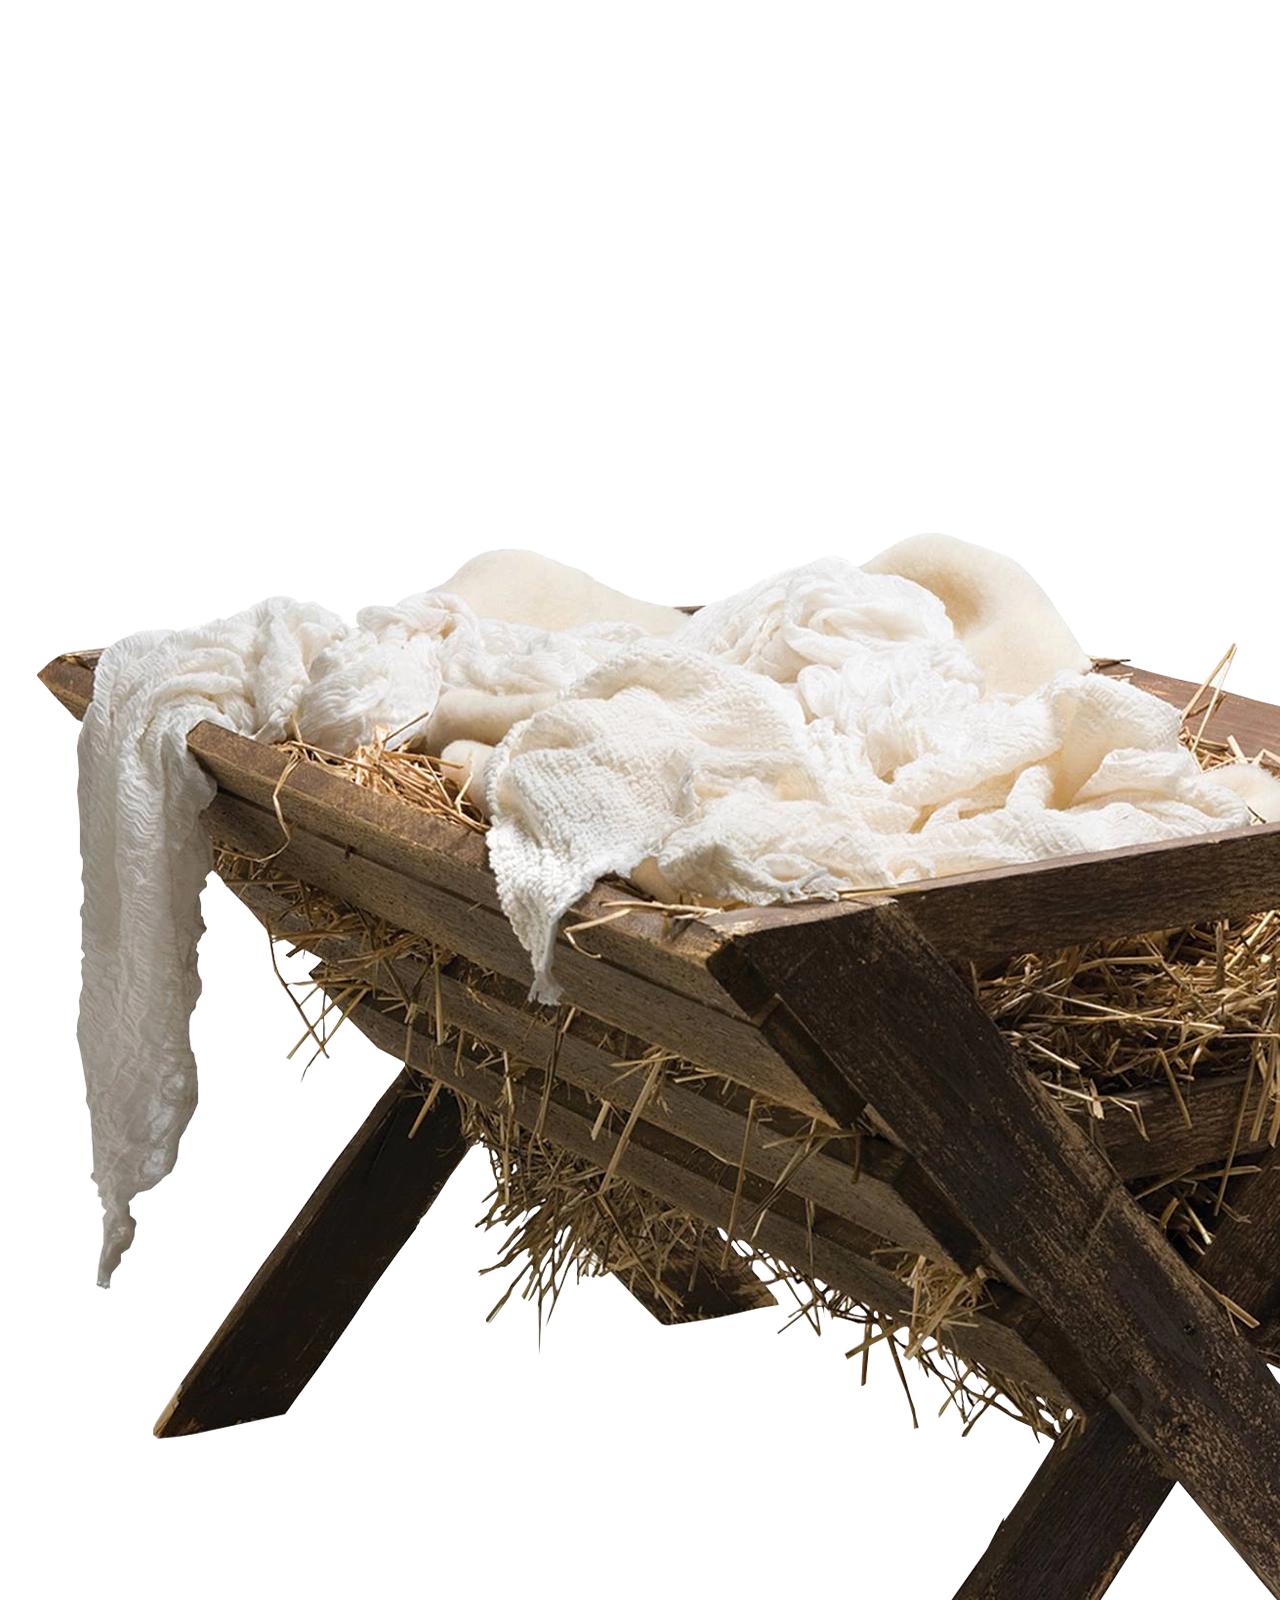
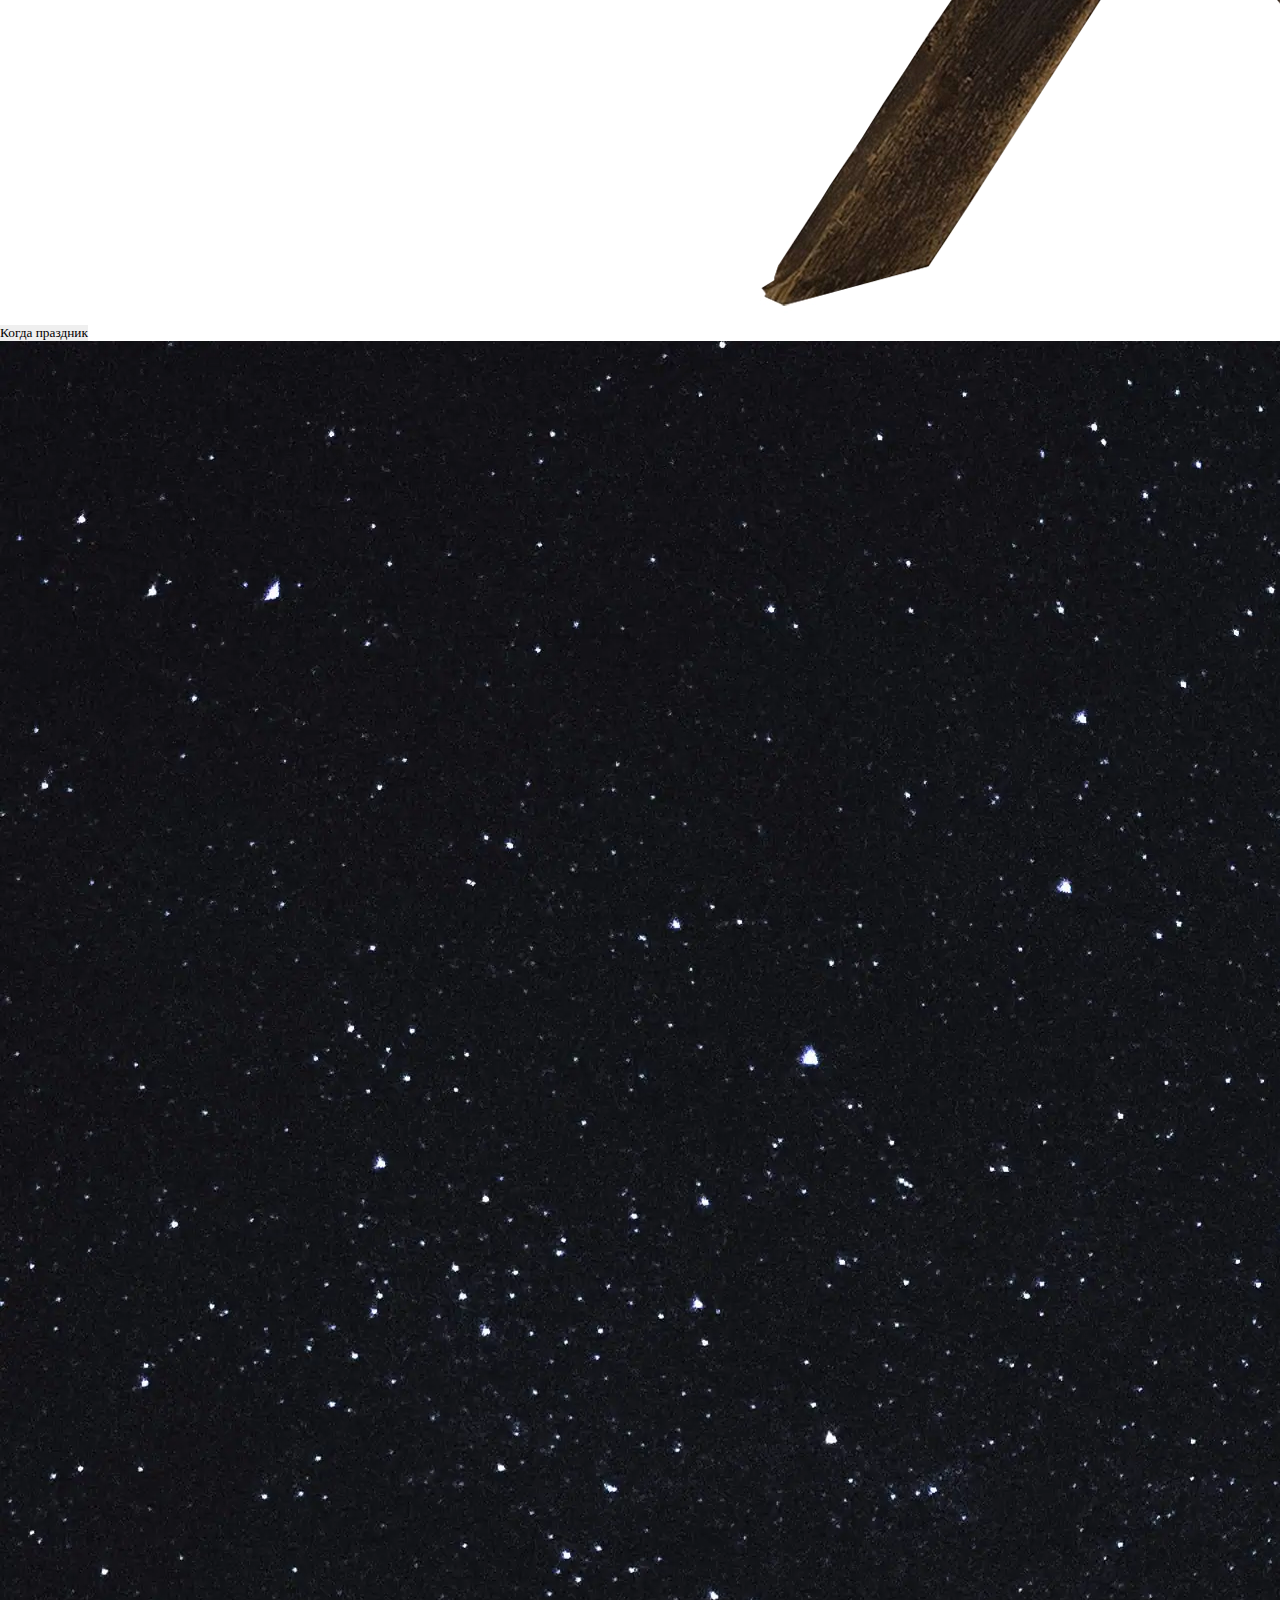
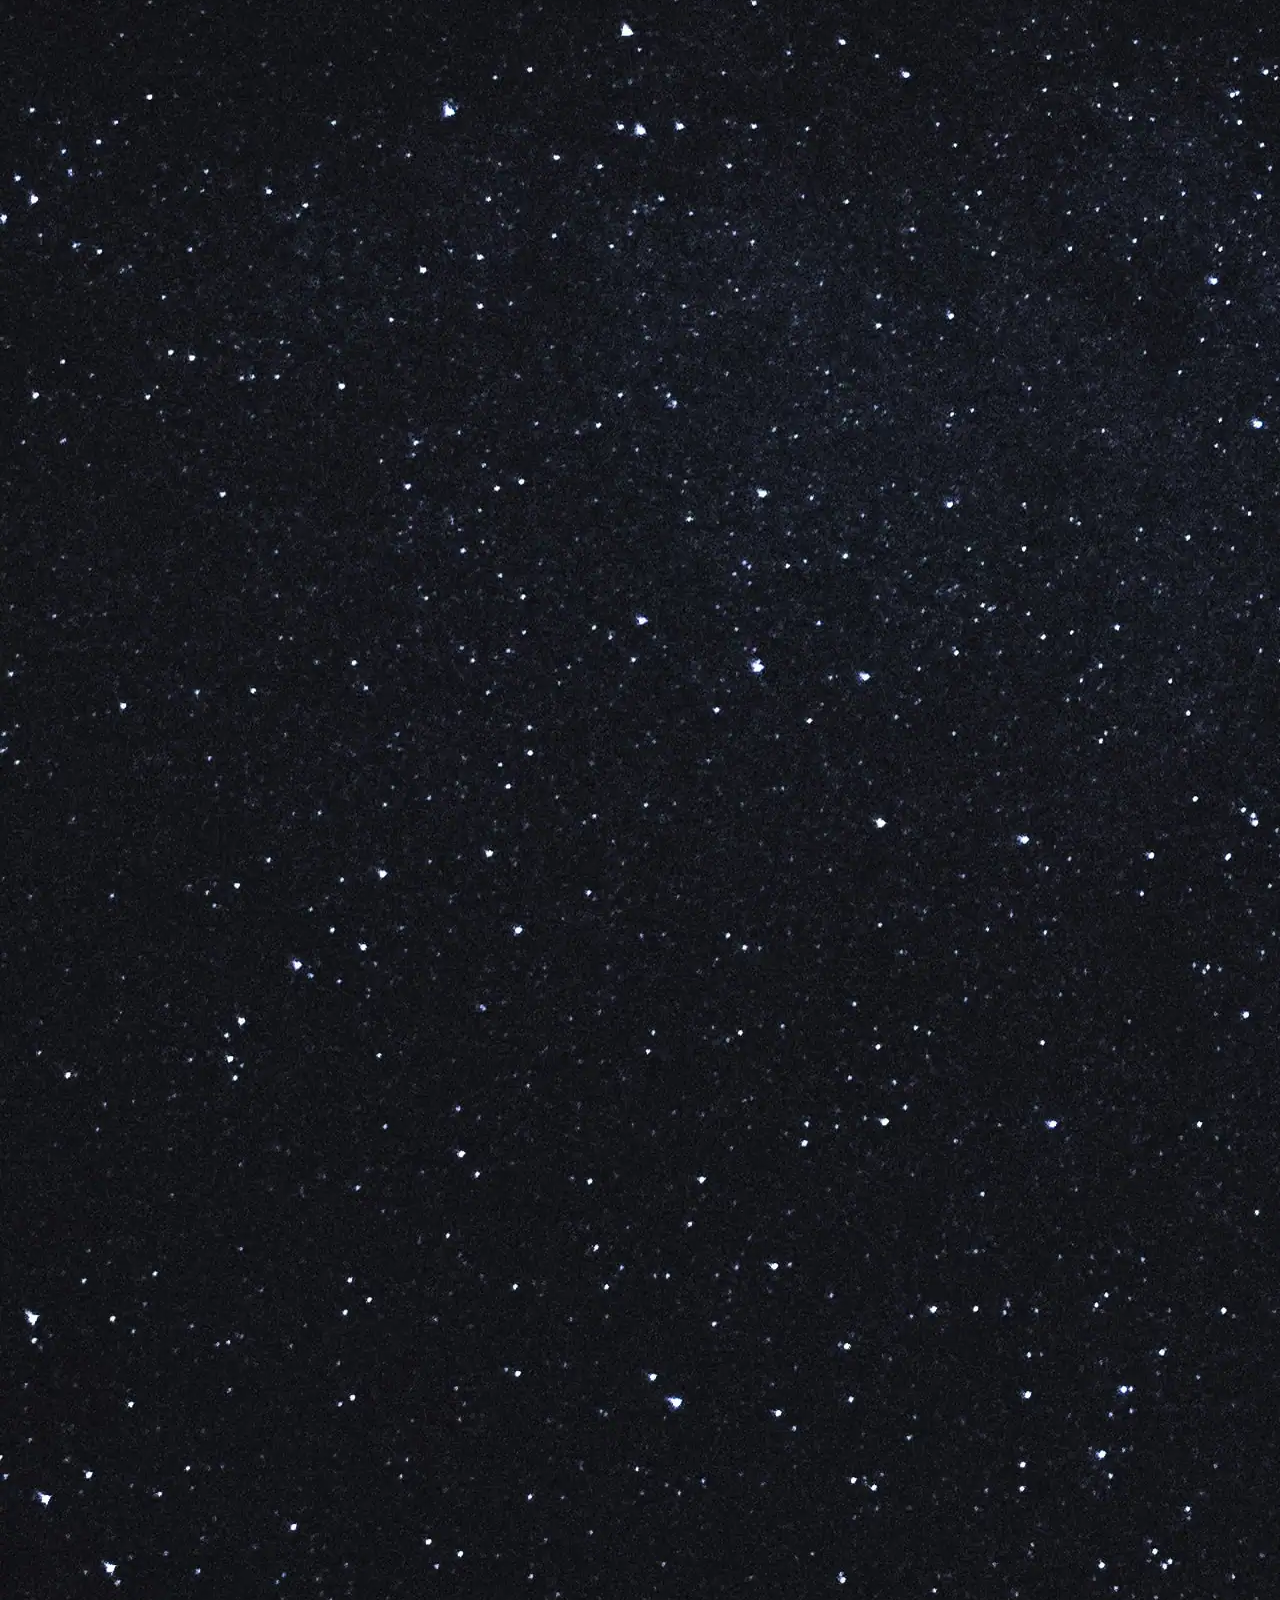
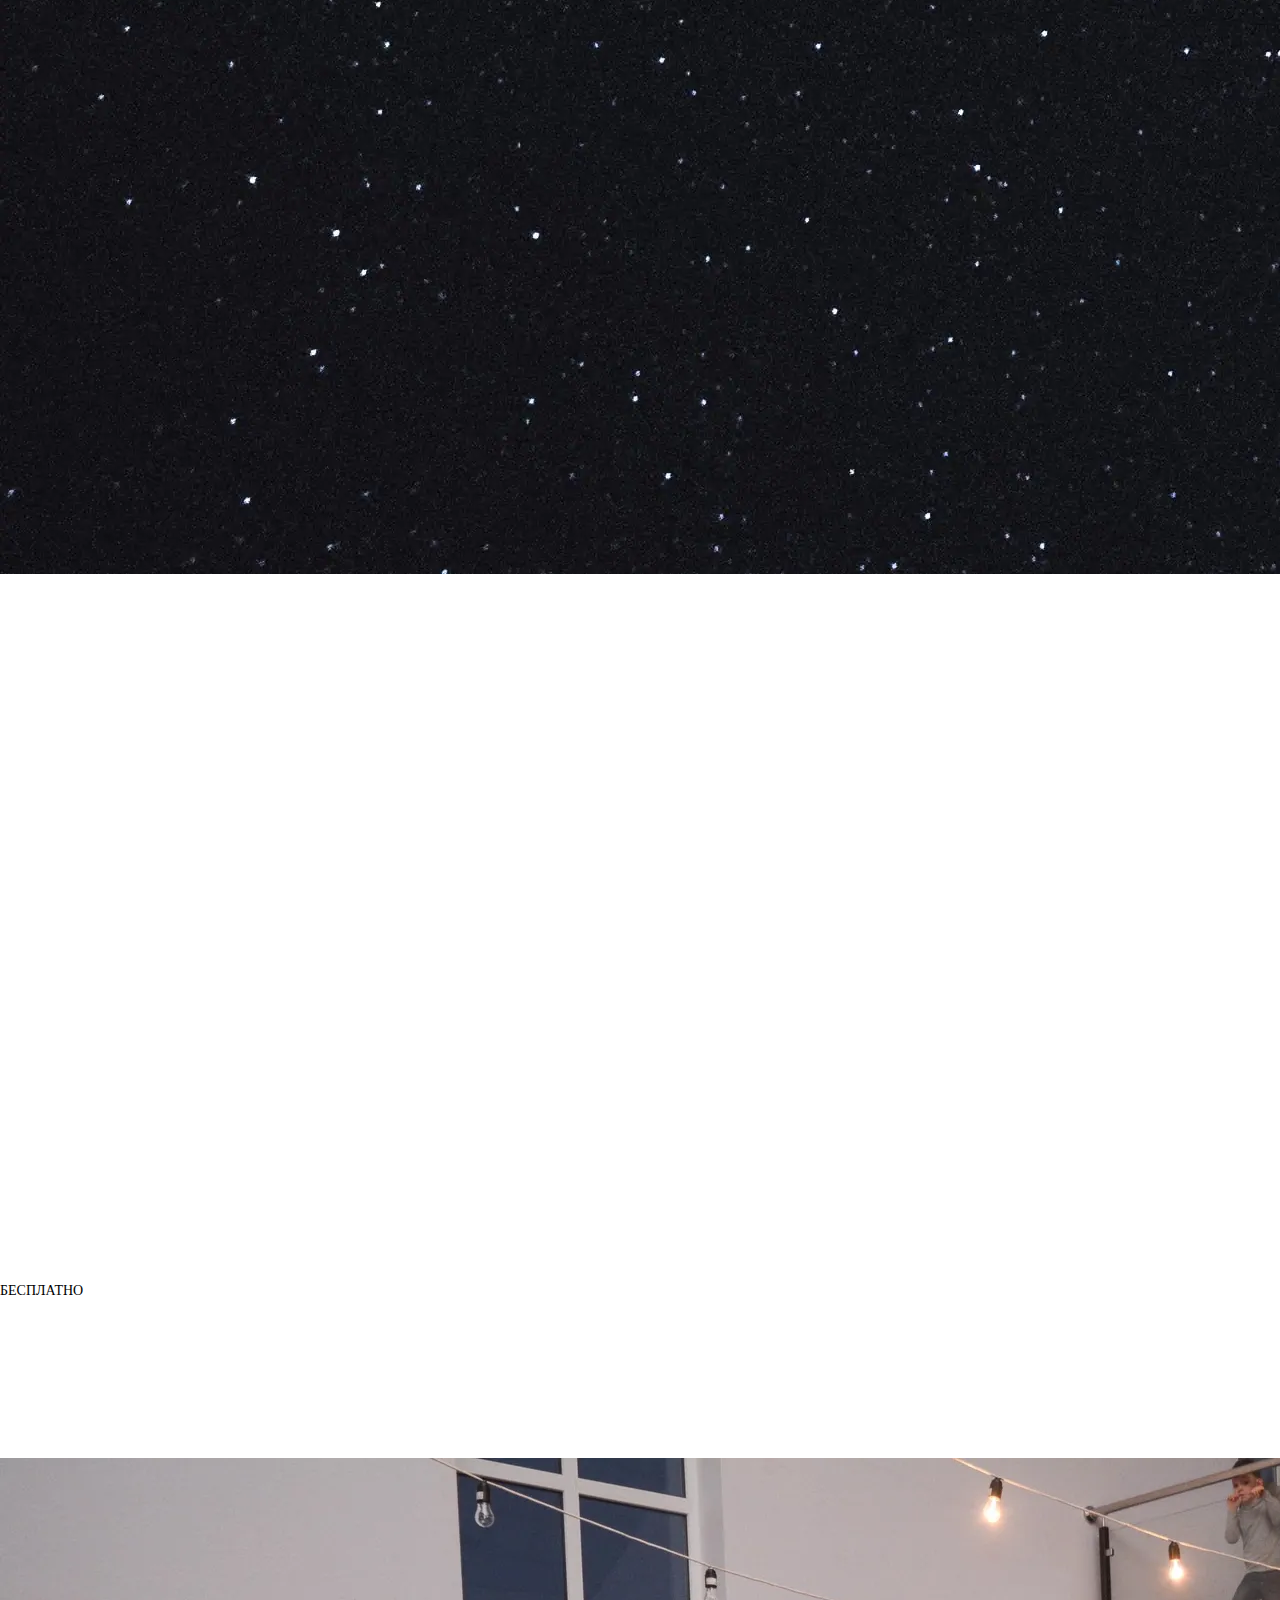
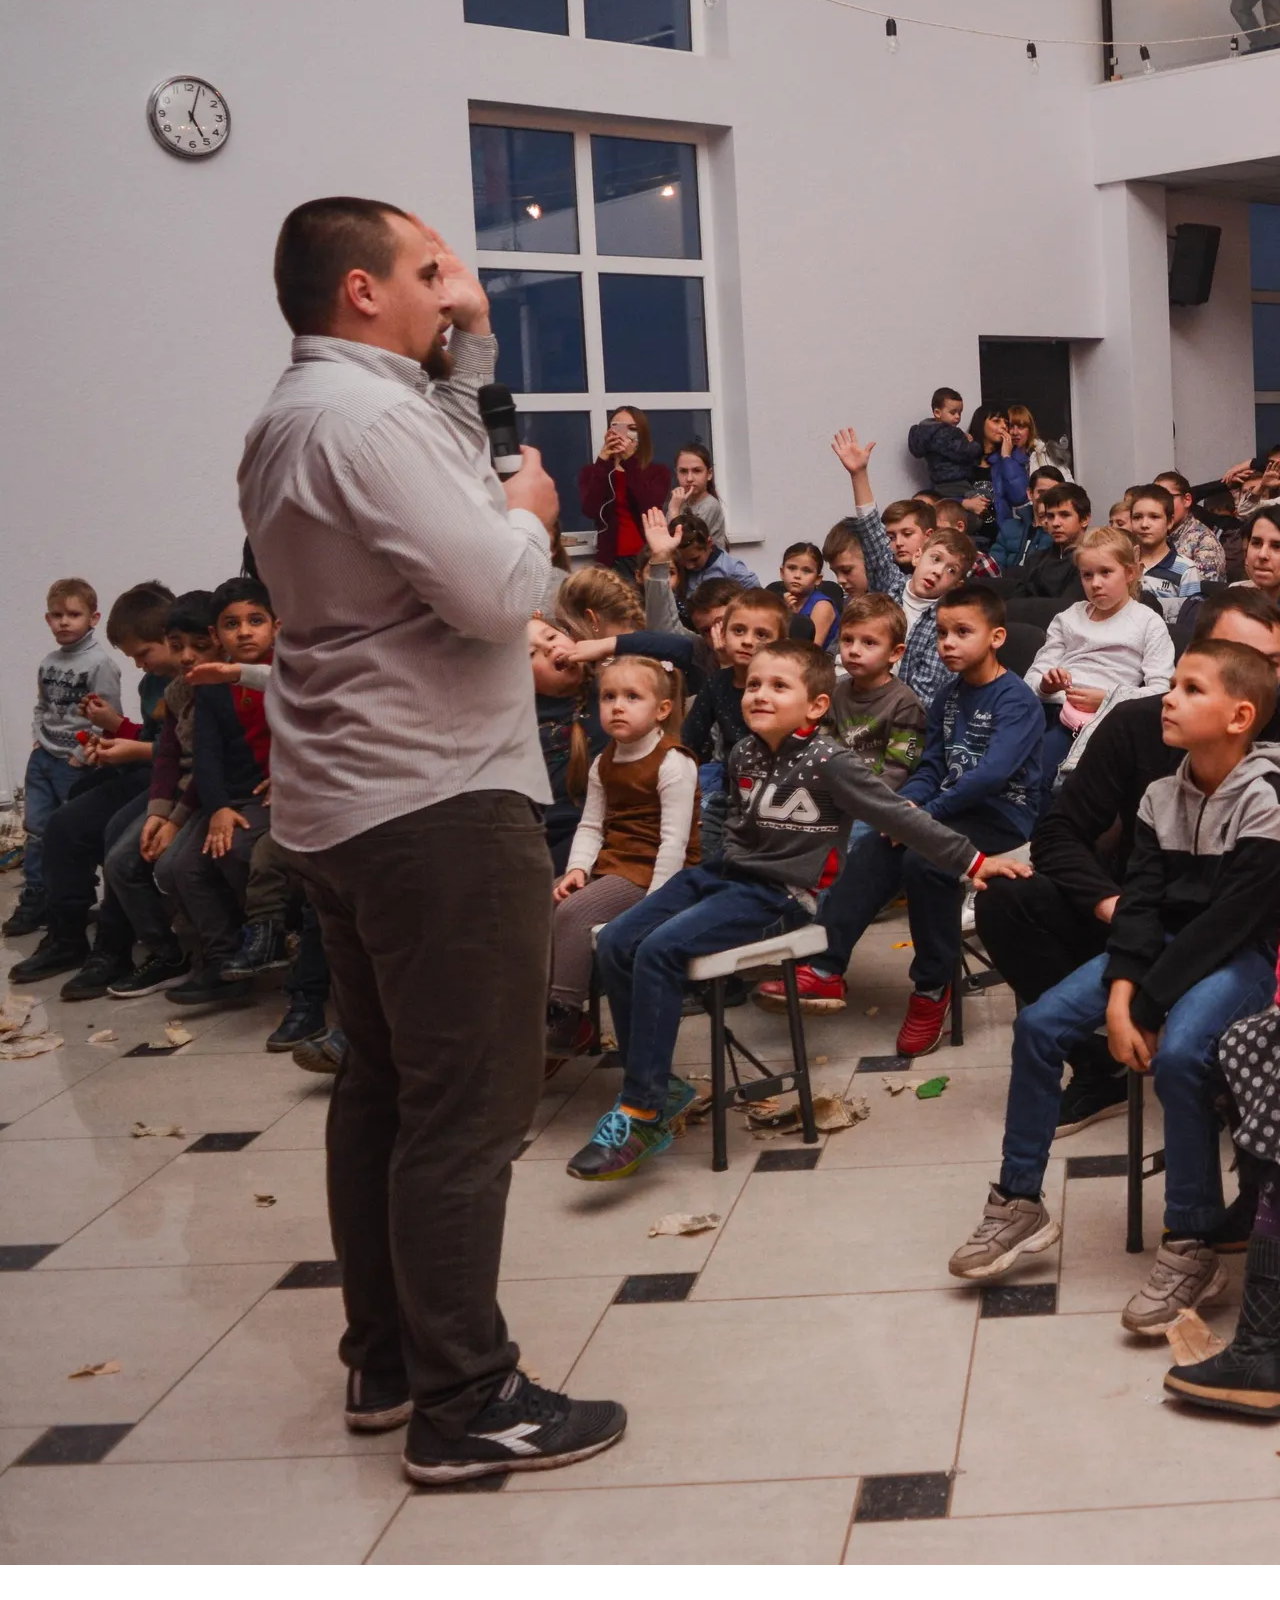
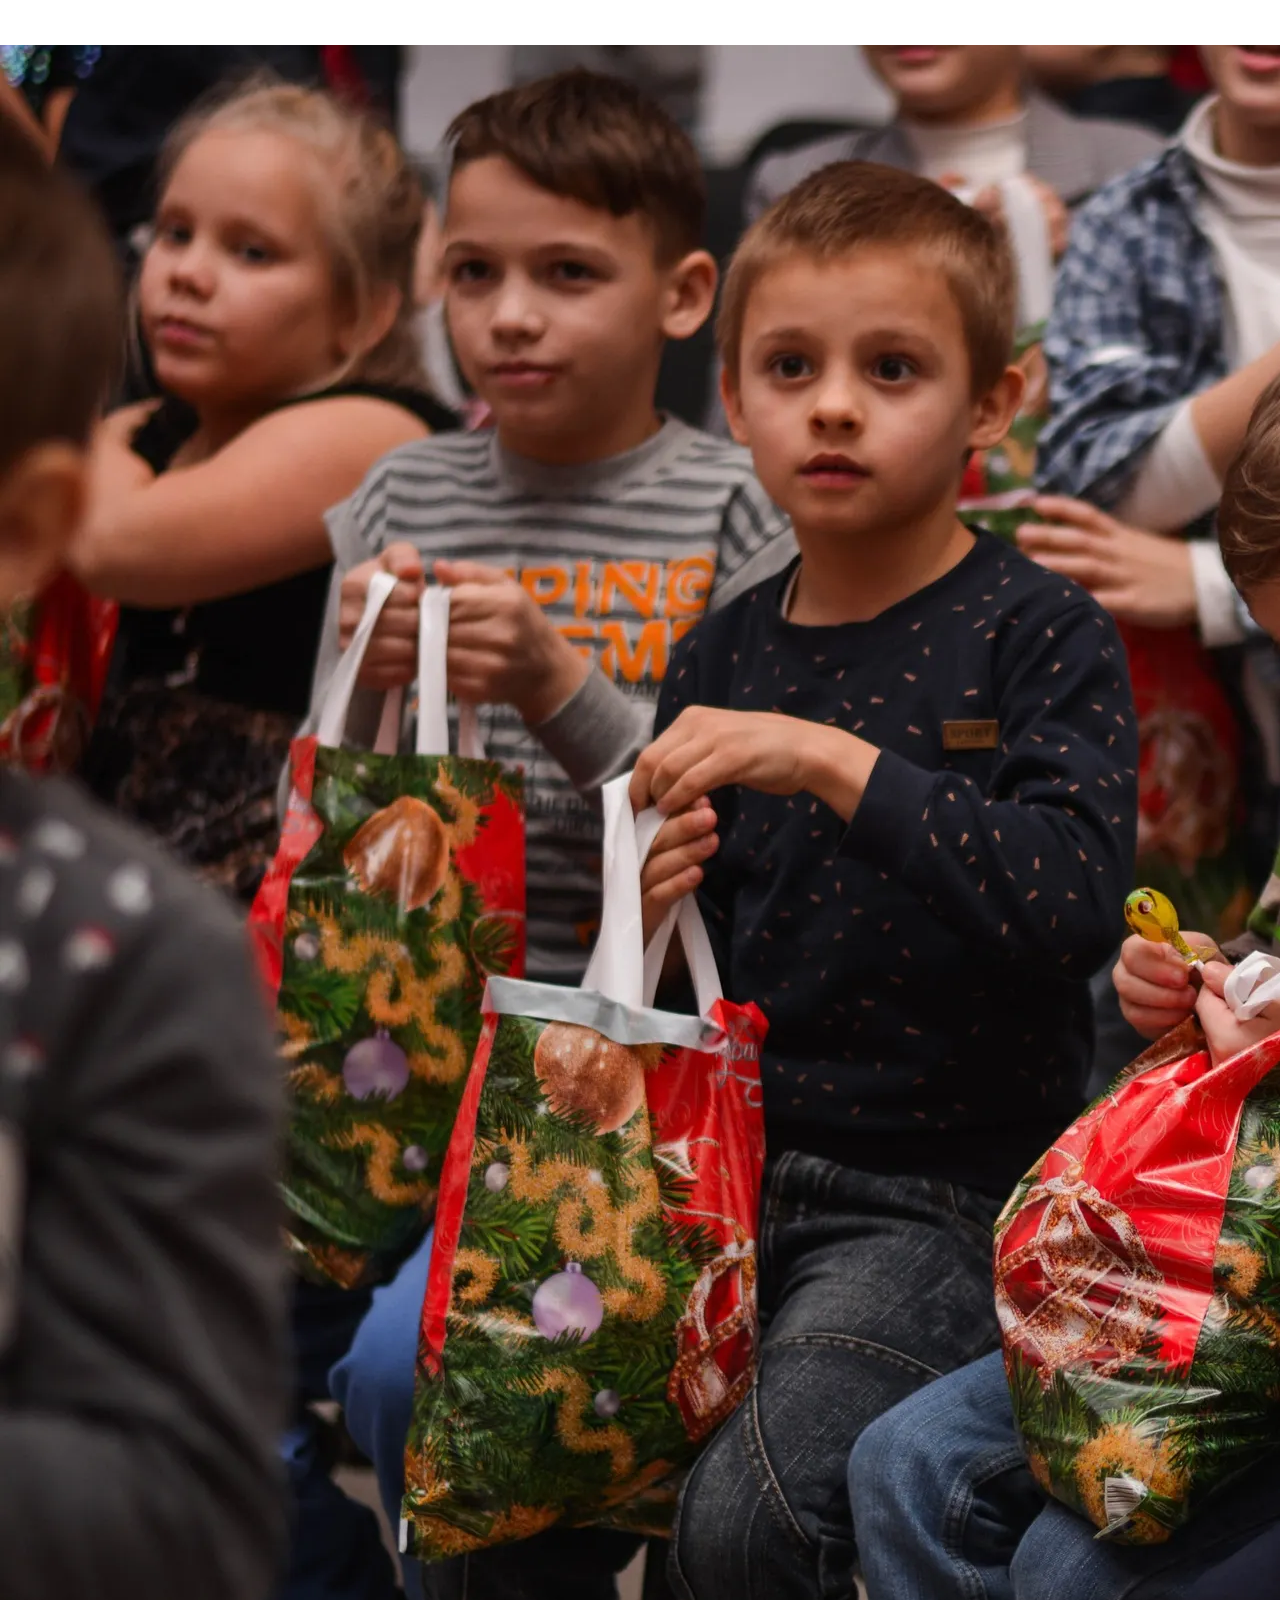
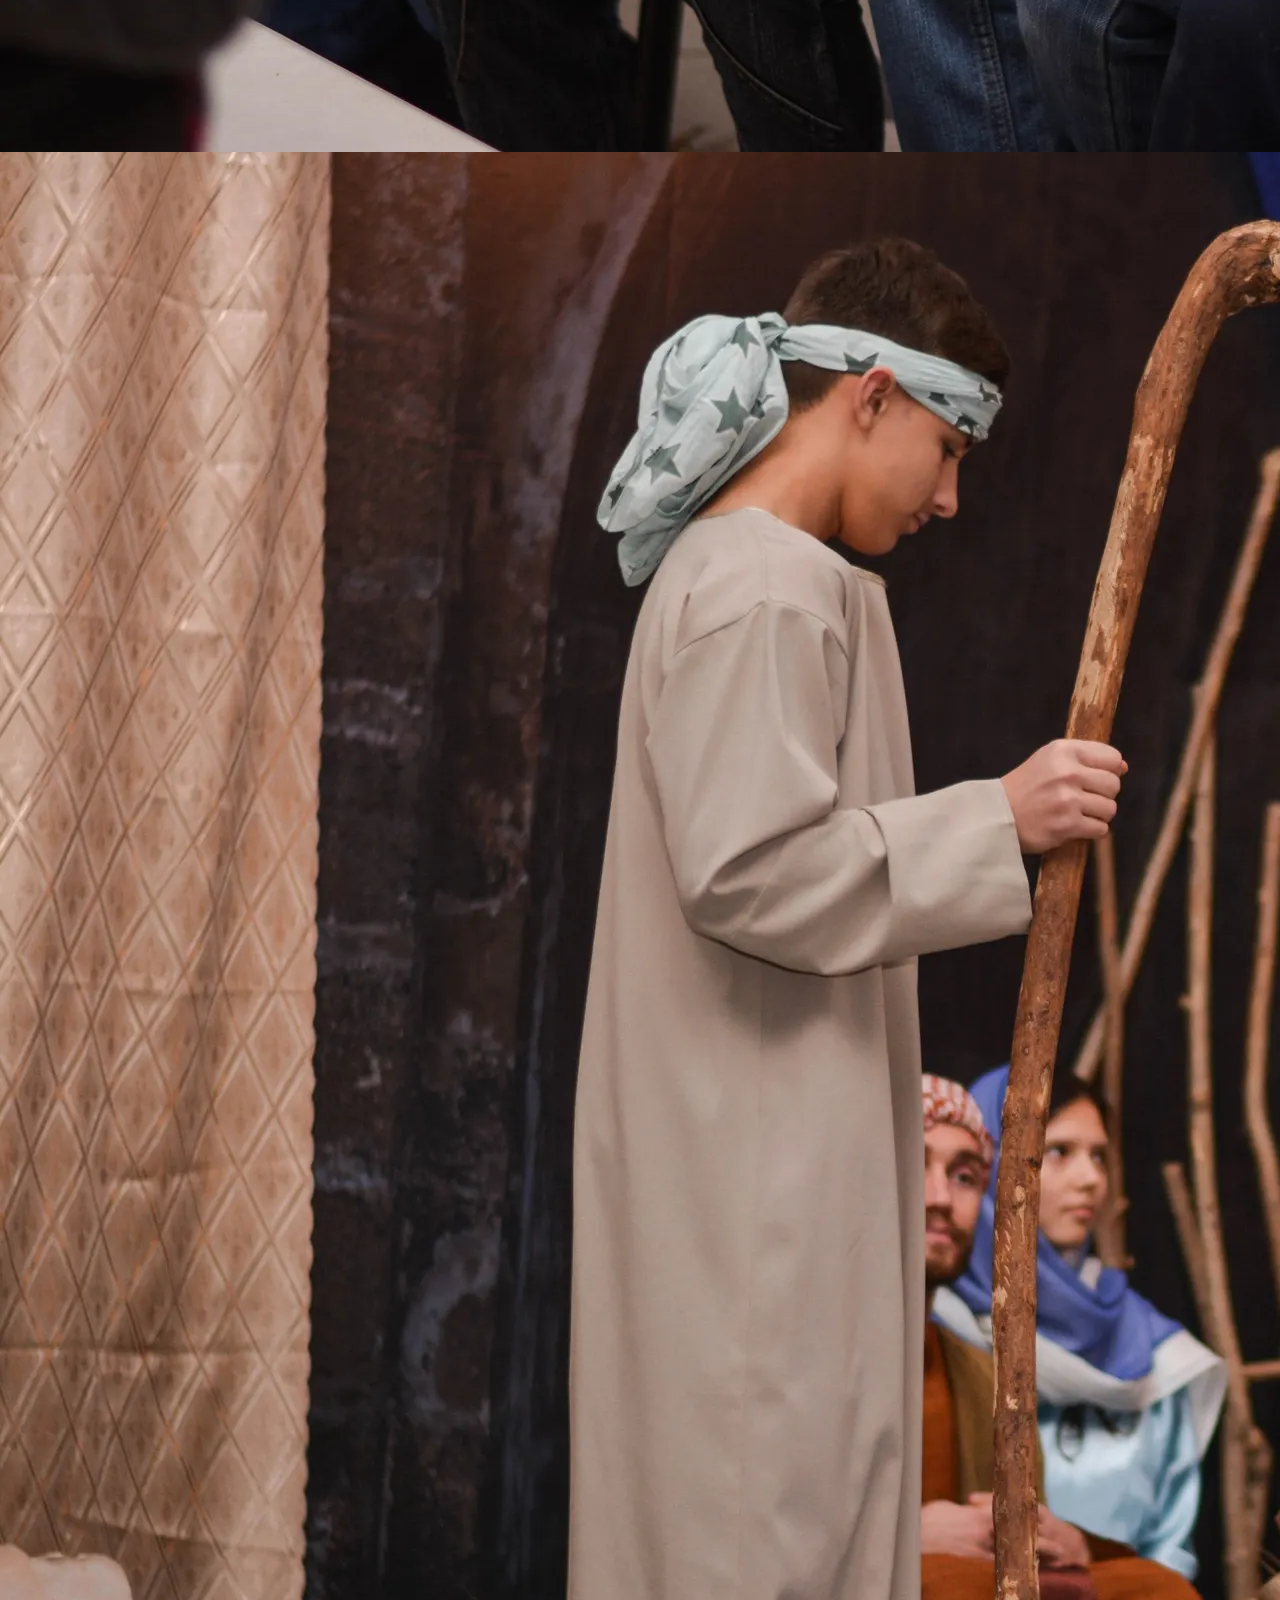
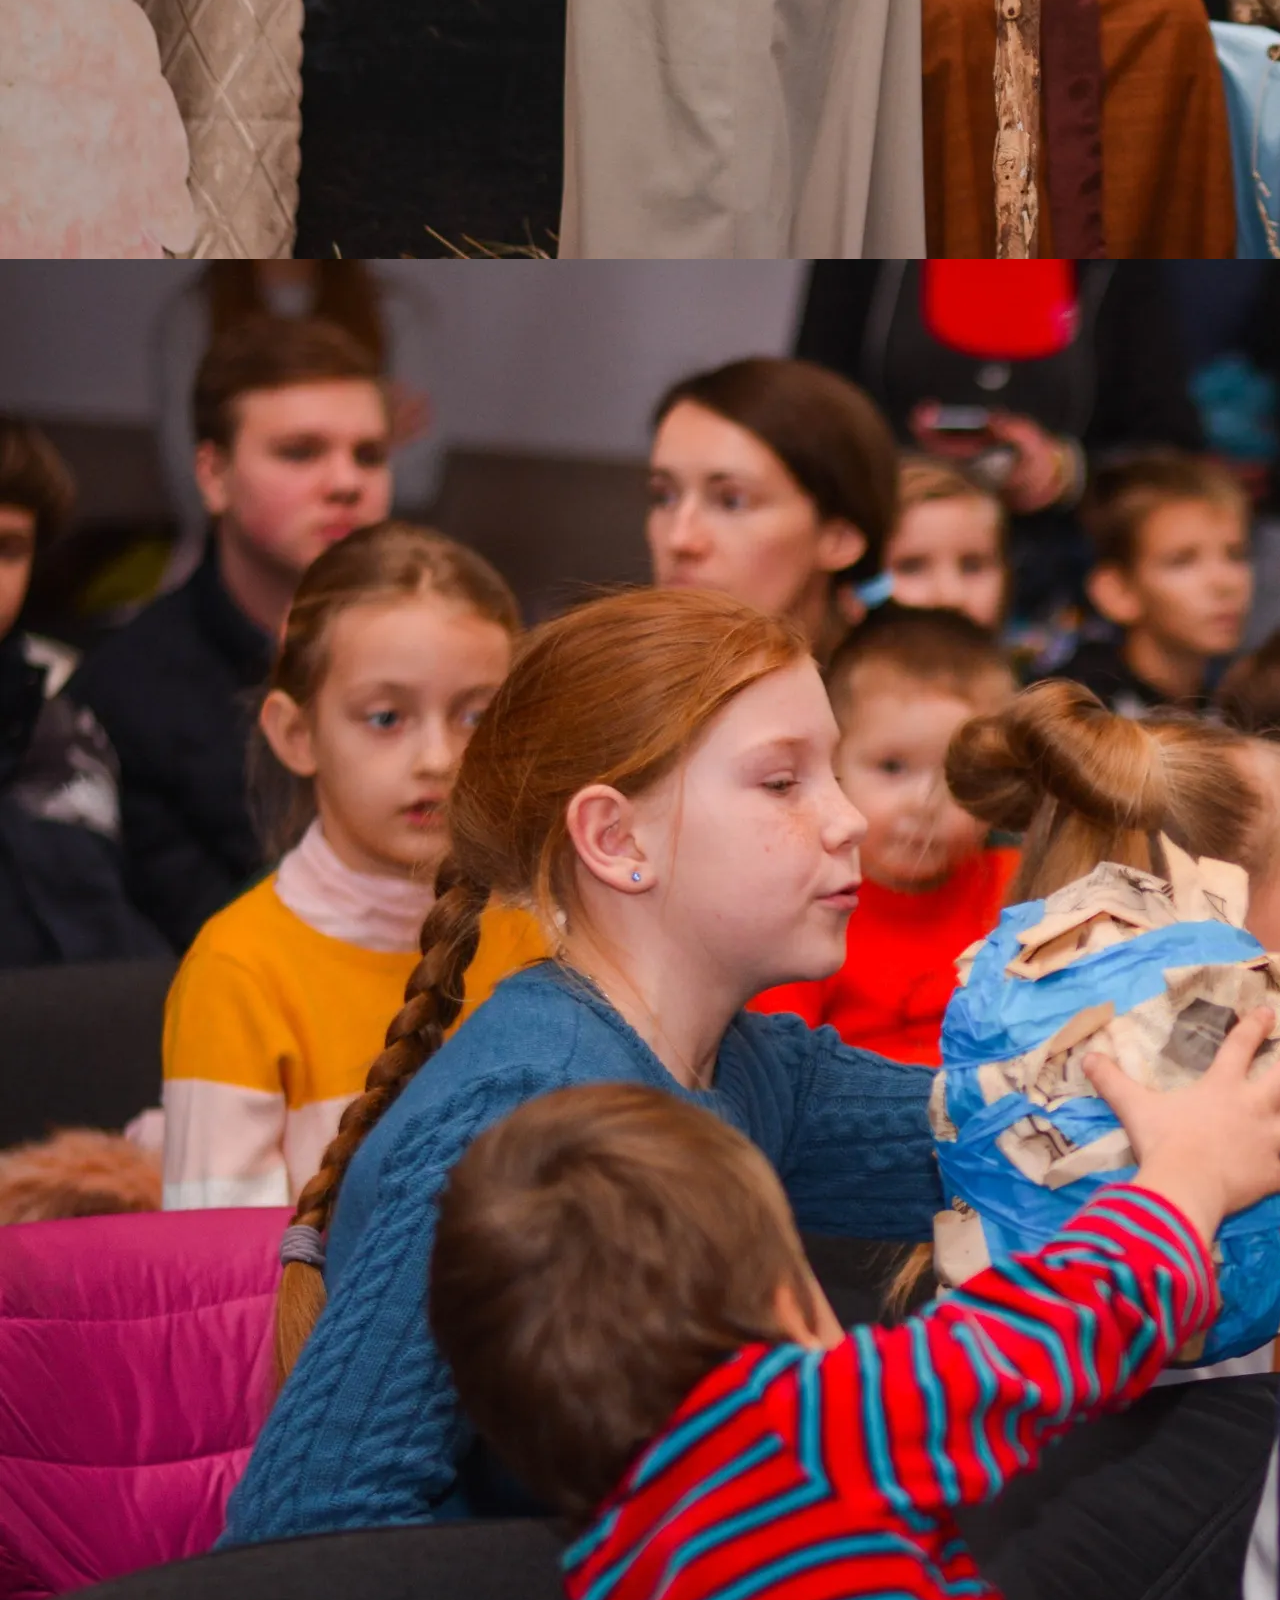
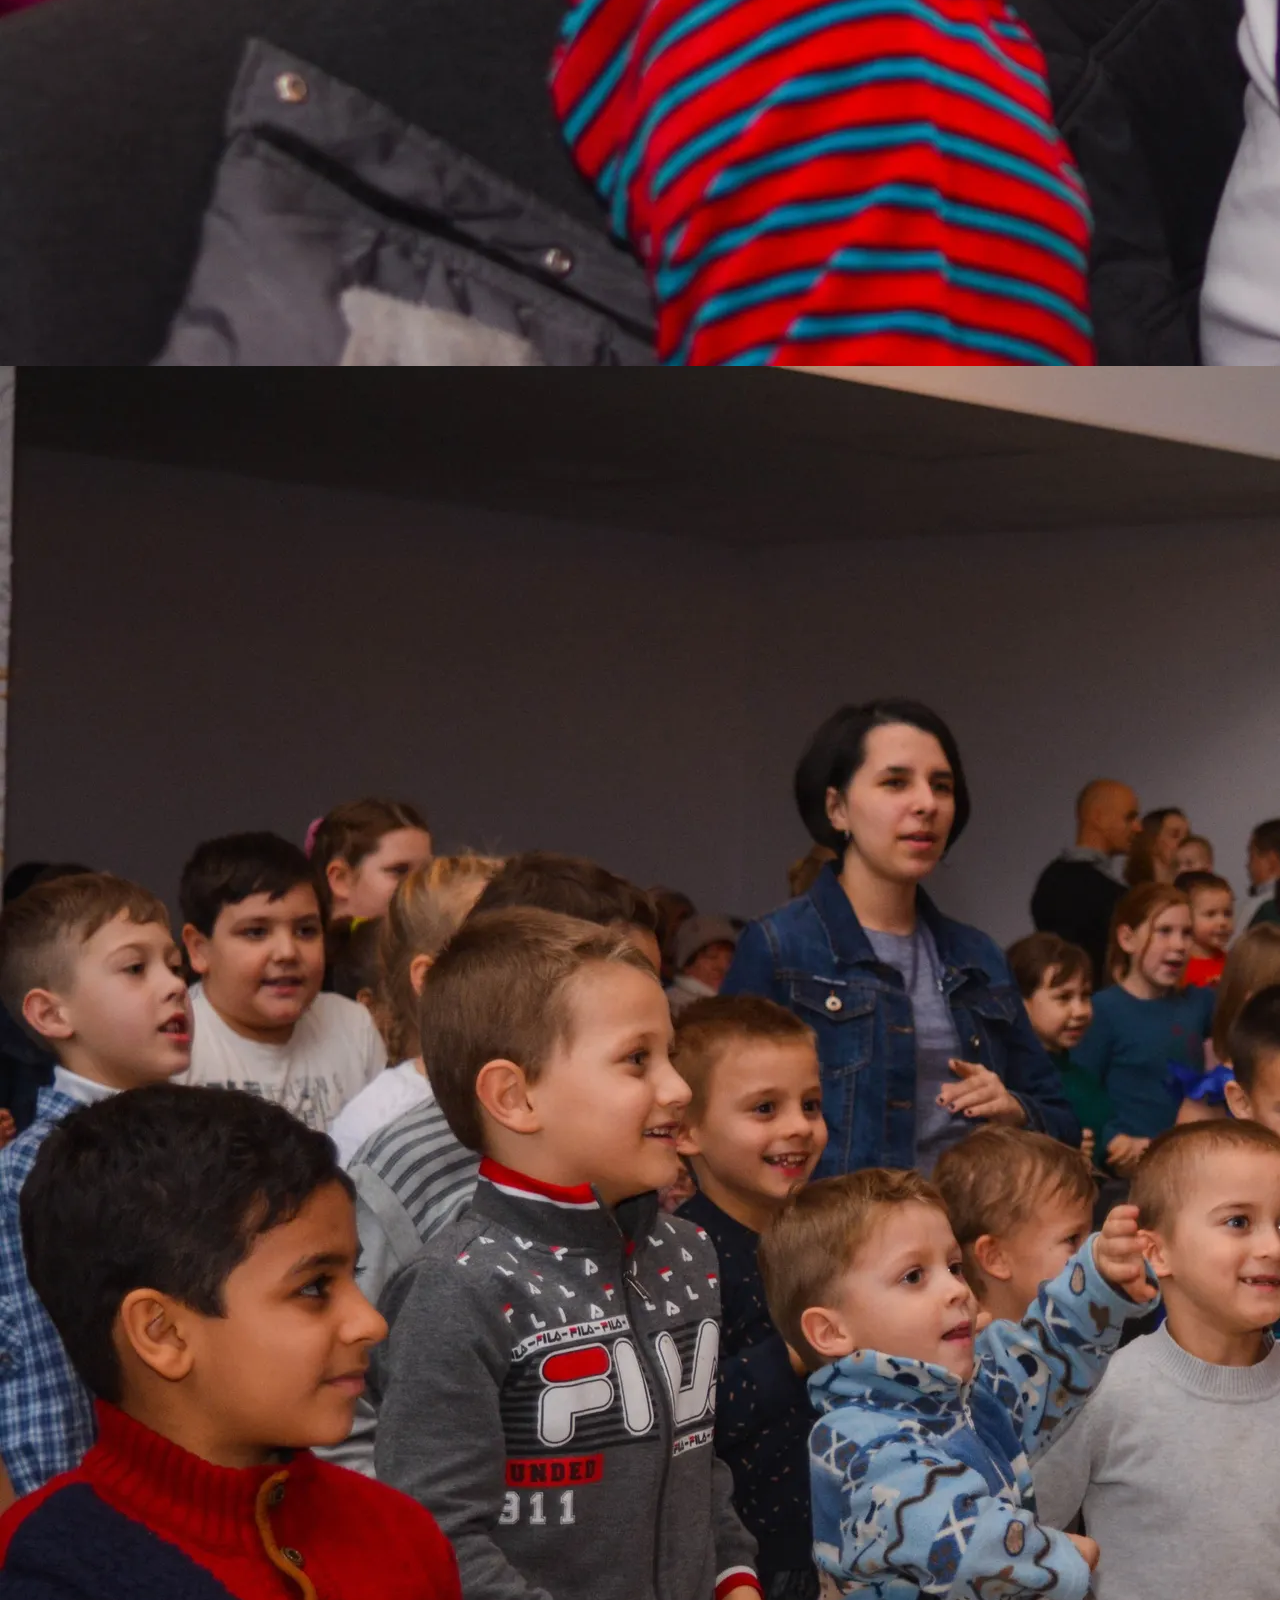
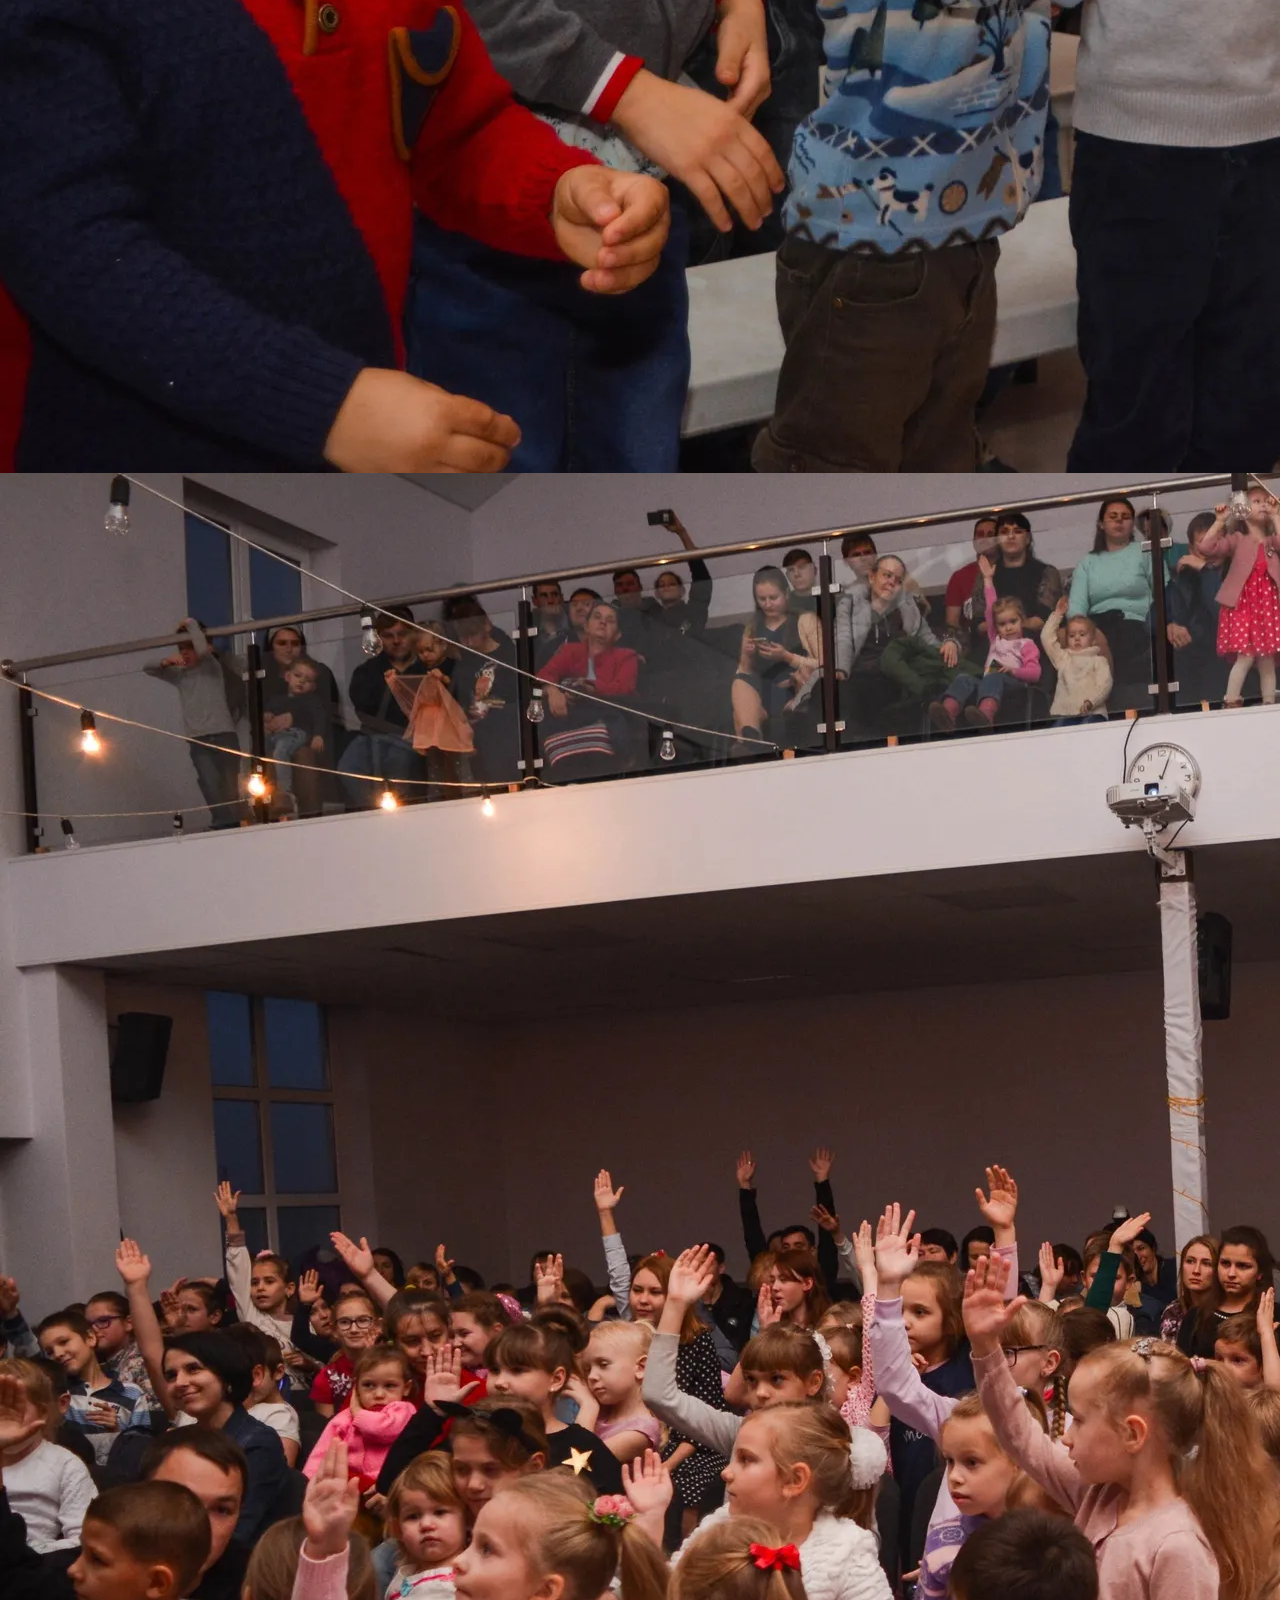
==== commit 1a0f5ae4: "Доделал меню" ====
--- a/index.html
+++ b/index.html
@@ -78,28 +78,31 @@
 <div class="header">
     <div class="container">
         <div class="header__body">
-            <div class="header__burger">
+            <div class="header__burger" onclick="toggleActiveClass('header__menu'); toggleActiveClass('header__burger');">
                 <span></span>
-                <p class="slogan header__slogan">МЕНЮ</p>
+                <p class="slogan header__slogan">Меню</p>
             </div>
             <div class="header__menu">
-                <ul class="header__list">
-                    <li>
-                        <a href="" class="header__link">Главная</a>
-                    </li>
-                    <li>
-                        <a href="" class="header__link">Записи служений</a>
-                    </li>
-                    <li>
-                        <a href="" class="header__link">Прямая трансляция</a>
-                    </li>
-                    <li>
-                        <a href="" class="header__link">Контакты</a>
-                    </li>
-                </ul>
-            </div>
-        </div>
-    </div>
+                <div class="container">
+                    <ul class="header__list">
+                        <li>
+                            <a href="" class="link header__link">Главная</a>
+                        </li>
+                        <li>
+                            <a href="" class="link header__link">Записи служений</a>
+                        </li>
+                        <li>
+                            <a href="" class="link header__link">Прямая трансляция</a>
+                        </li>
+                        <li>
+                            <a href="" class="link header__link">Контакты</a>
+                        </li>
+                    </ul>
+                </div>
+            </div>
+        </div>
+    </div>
+    <div class="header__background"></div>
 </div>
 
 
@@ -345,5 +348,7 @@
     </div>
 </main>
 
+<script src="js/common.js"></script>
+
 </body>
 </html>--- a/css/style.css
+++ b/css/style.css
@@ -98,6 +98,12 @@
 .text {
   font-family: "TTCommons-Regular";
   font-size: 20px;
+  color: white;
+}
+
+.link {
+  font-family: "TTCommons-ExtraBold";
+  font-size: 30px;
   color: white;
 }
 
@@ -213,7 +219,7 @@
     position: fixed;
   }
 
-  .header:before {
+  .header__background {
     content: "";
     position: absolute;
     top: 0;
@@ -222,12 +228,15 @@
     height: 100%;
     background: linear-gradient(90.86deg, rgba(255, 255, 255, 0.3) 3%, rgba(255, 255, 255, 0.3) 3.01%, rgba(255, 255, 255, 0) 103.9%);
     backdrop-filter: blur(12px);
-    clip-path: inset(100%);
-  }
-
-  @keyframes left-slide {
-    0% {clip-path: inset(0% 100% 0% 0%);}
-    100% {clip-path: inset(0% 0% 0% 0%);}
+    clip-path: inset(0% 100% 0% 0%);
+    z-index: -1;
+    transition: all 1.0s ease;
+
+  }
+
+  .header__background_active {
+    clip-path: inset(0% 0% 0% 0%);
+    transition: all 1.0s ease;
   }
 
   .header__body {
@@ -238,6 +247,7 @@
     position: relative;
     width: 30px;
     height: 20px;
+    z-index: 100;
   }
 
   .header__slogan {
@@ -246,7 +256,9 @@
     transform: translate(0%, -35%);
     left: 40px;
     font-family: "TTCommons-Bold";
-  }
+    clip-path: inset(0% 0% 0% 0%);
+    transition: all 0.2s ease;
+    }
 
   .header__burger span {
     position: absolute;
@@ -257,6 +269,7 @@
     height: 4px;
     background-color: white;
     border-radius: 5px;
+    transition: all 0.2s ease;
   }
 
   .header__burger::after,
@@ -267,11 +280,12 @@
     height: 4px;
     background-color: white;
     border-radius: 5px;
+    transition: all 0.2s ease;
   }
 
   .header__burger::after {
     top: 0;
-    width: 90%;
+    width: 90%; 
   }
 
   .header__burger::before {
@@ -279,13 +293,59 @@
     width: 70%;
   }
 
+  .header__burger.active::after {
+    transform: rotate(45deg);
+    top: 10px;
+    width: 100%;
+    transition: all 0.2s ease; 
+  }
+
+  .header__burger.active::before {
+    transform: rotate(-45deg);
+    top: 10px;
+    width: 100%;
+    transition: all 0.2s ease; 
+  }
+
+  .header__burger.active span {
+    opacity: 0;
+    transition: all 0.2s ease; 
+  }
+
+  .header__burger.active .header__slogan {
+    clip-path: inset(0% 100% 0% 0%);
+    transition: all 0.2s ease;
+  }
+
   .header__menu {
-    display: none;
-  }
-
-  .header__list {
-    display: flex;
-  }
+    position: fixed;
+    padding: 80px 0 0 0;
+    top: 0;
+    left: 0%;
+    width: 100%;
+    height: 100%;
+    background-color: #D1B091;
+    clip-path: circle(0.0% at 0 0);
+    transition: all 0.5s ease;
+    border-color: transparent;
+    z-index: 10;
+  }
+
+  .header__menu.active {
+    clip-path: circle(140.9% at 0 0);
+    transition: all 0.5s ease;
+    border-color: transparent;
+  }
+
+  .header__list li {
+    margin-bottom: 16px;
+  }
+
+  .header__list li:last-child {
+    margin-bottom: 0;
+  }
+
+
 
   .home {
     width: 100%;
@@ -414,6 +474,7 @@
     justify-content: space-between;
     padding: 14px 25px;
     position: relative;
+    z-index: -1;
   }
 
   .contact-table__item::before {
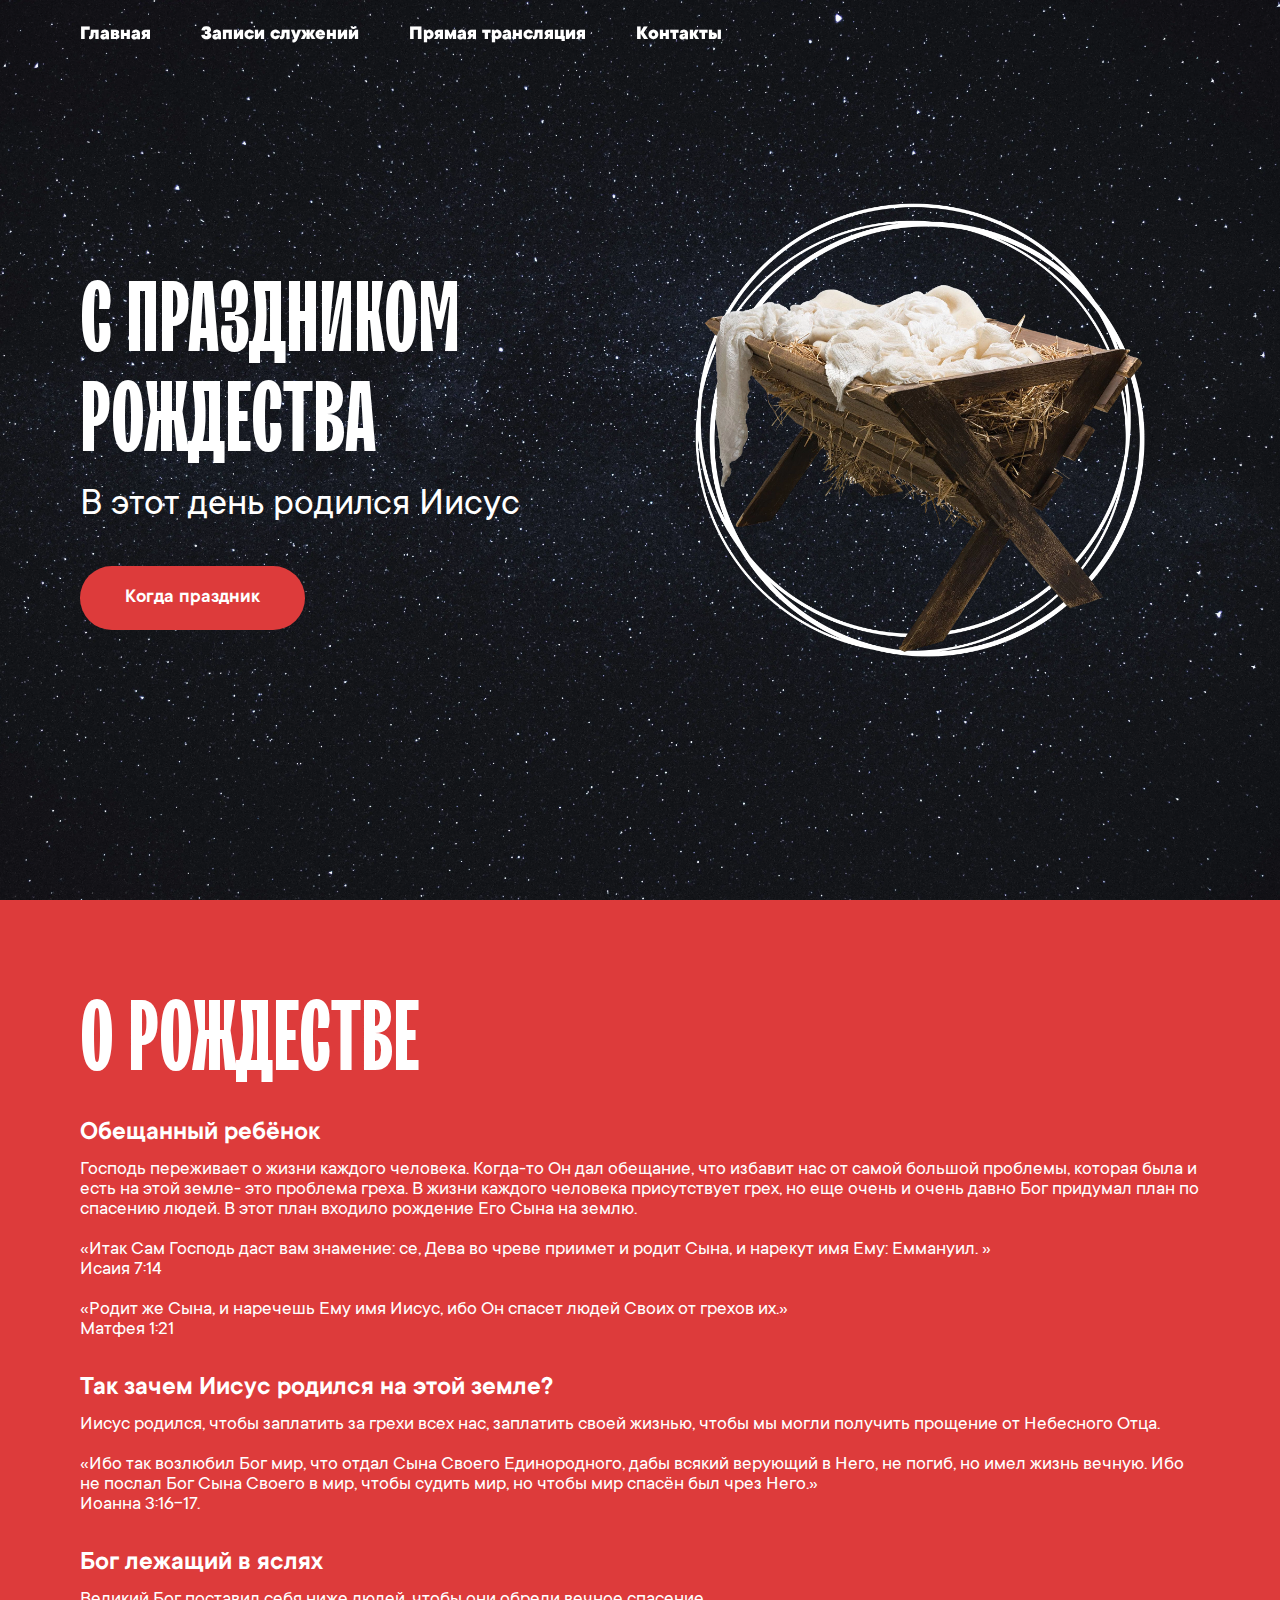
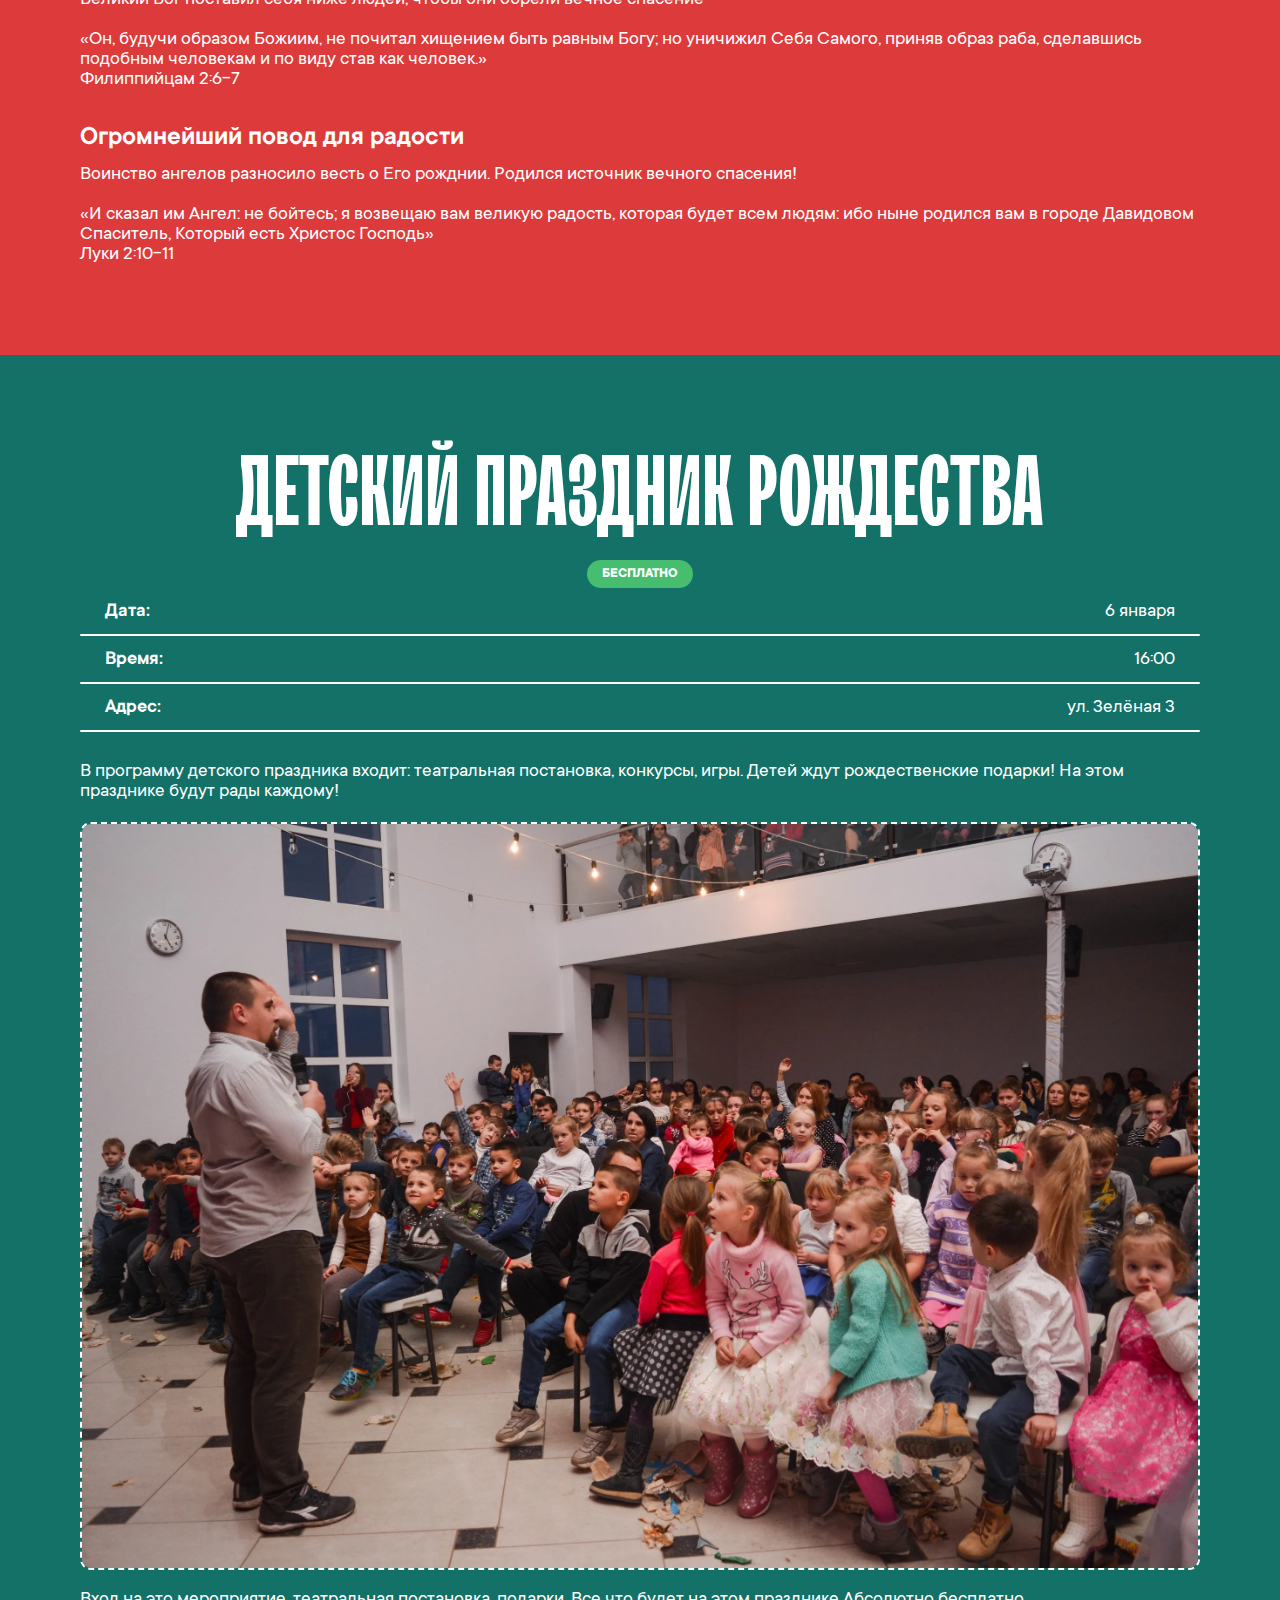
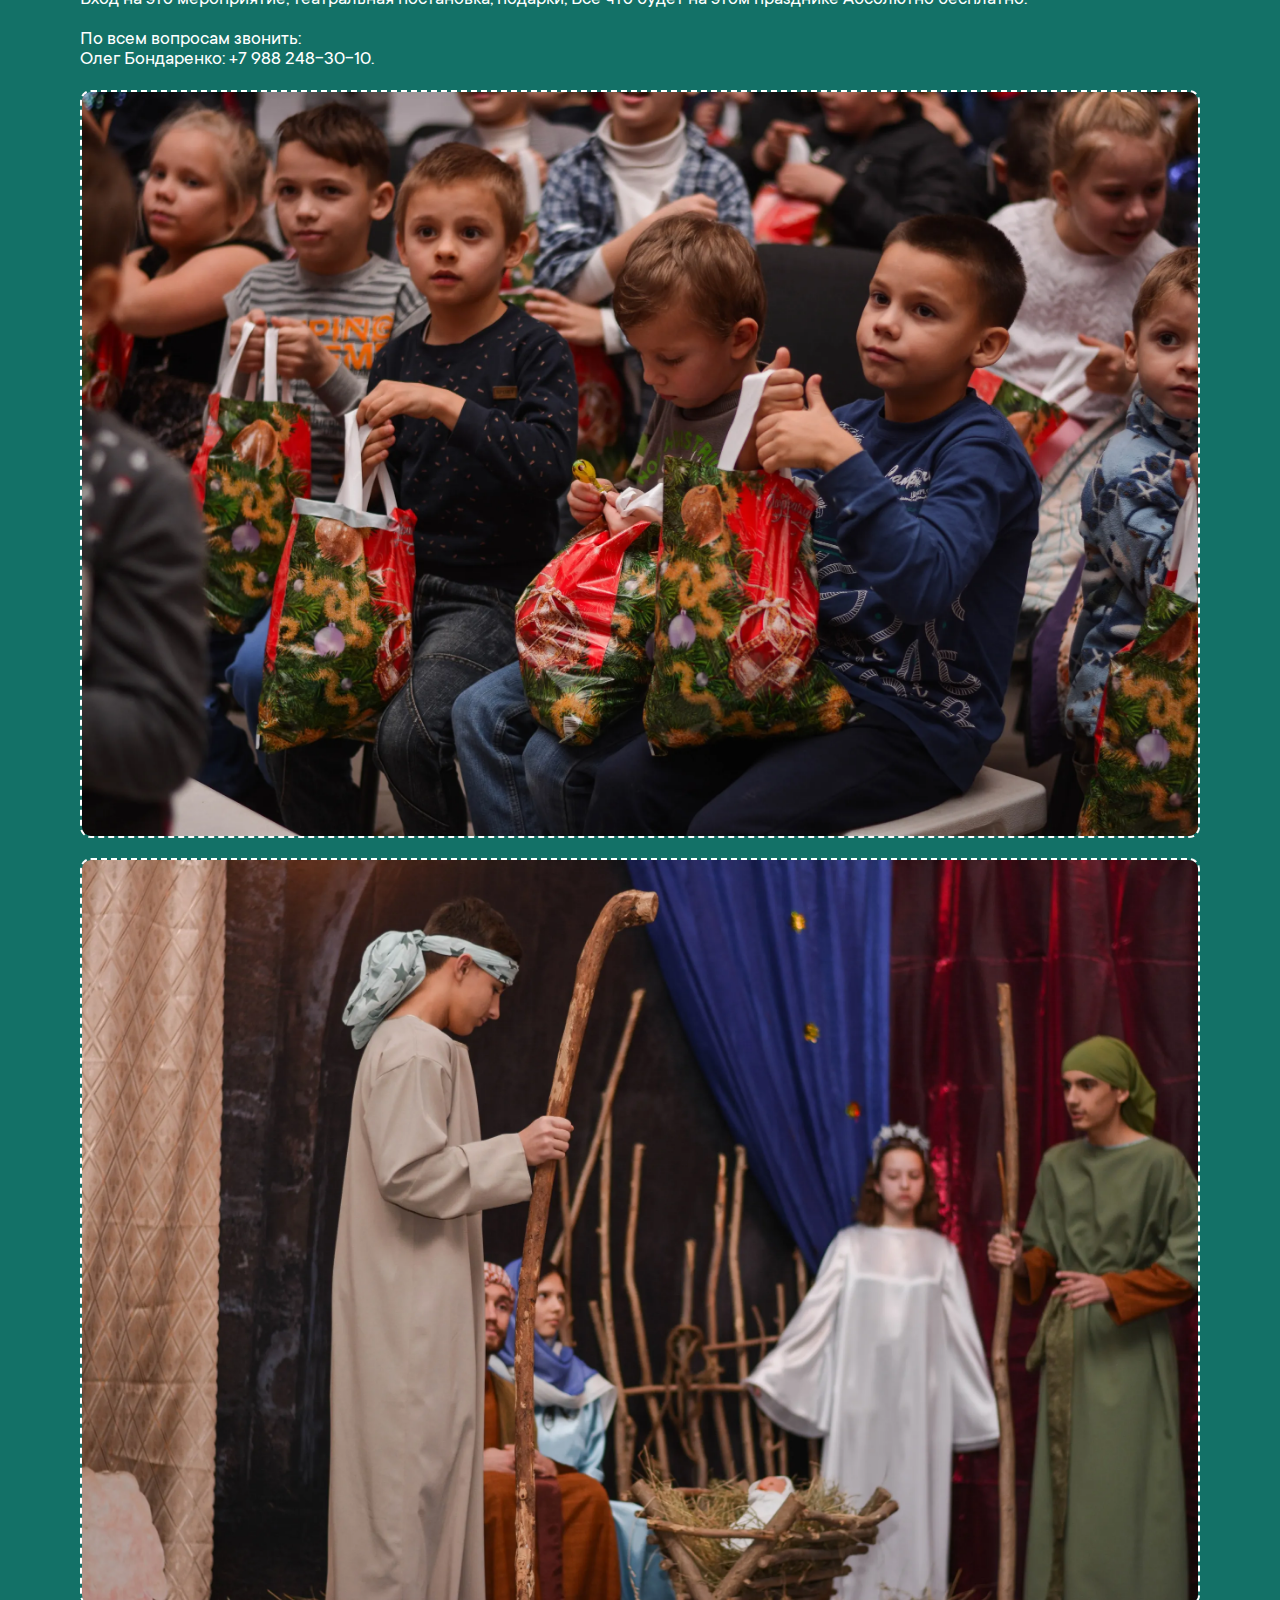
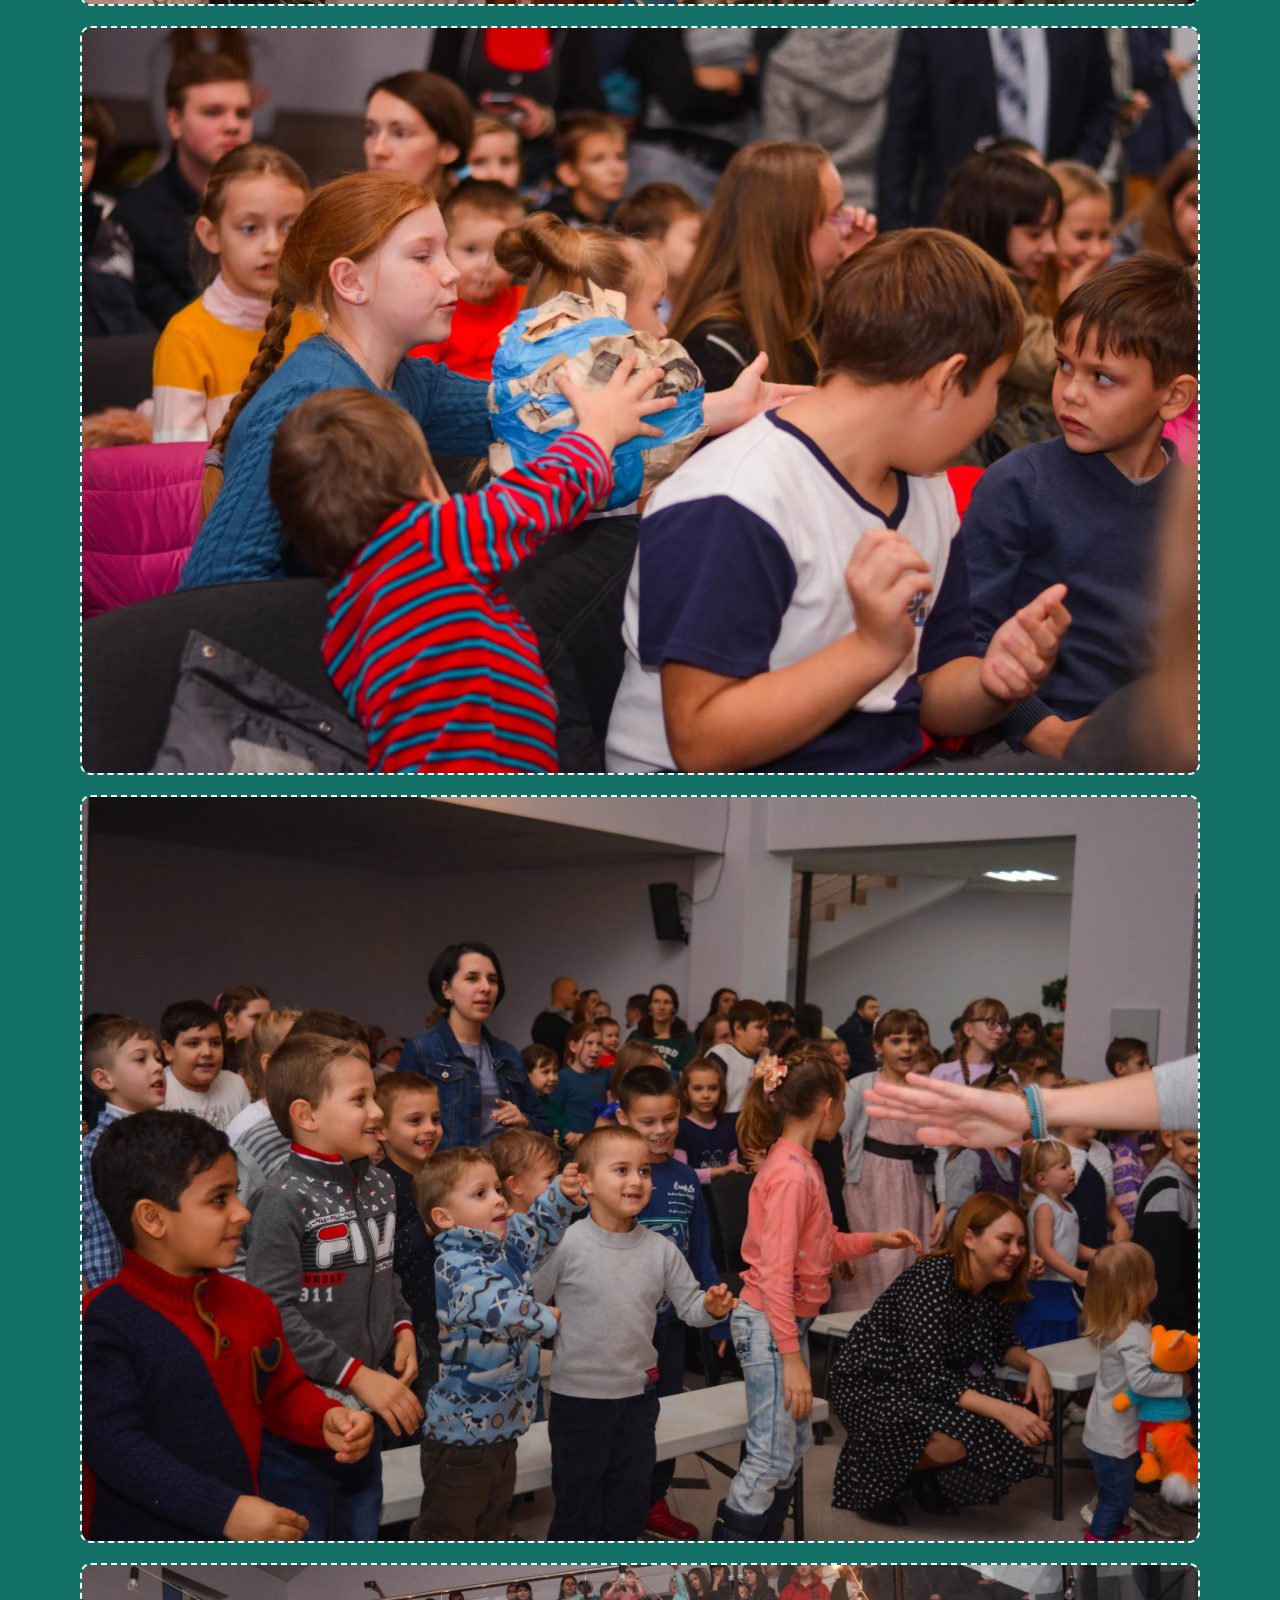
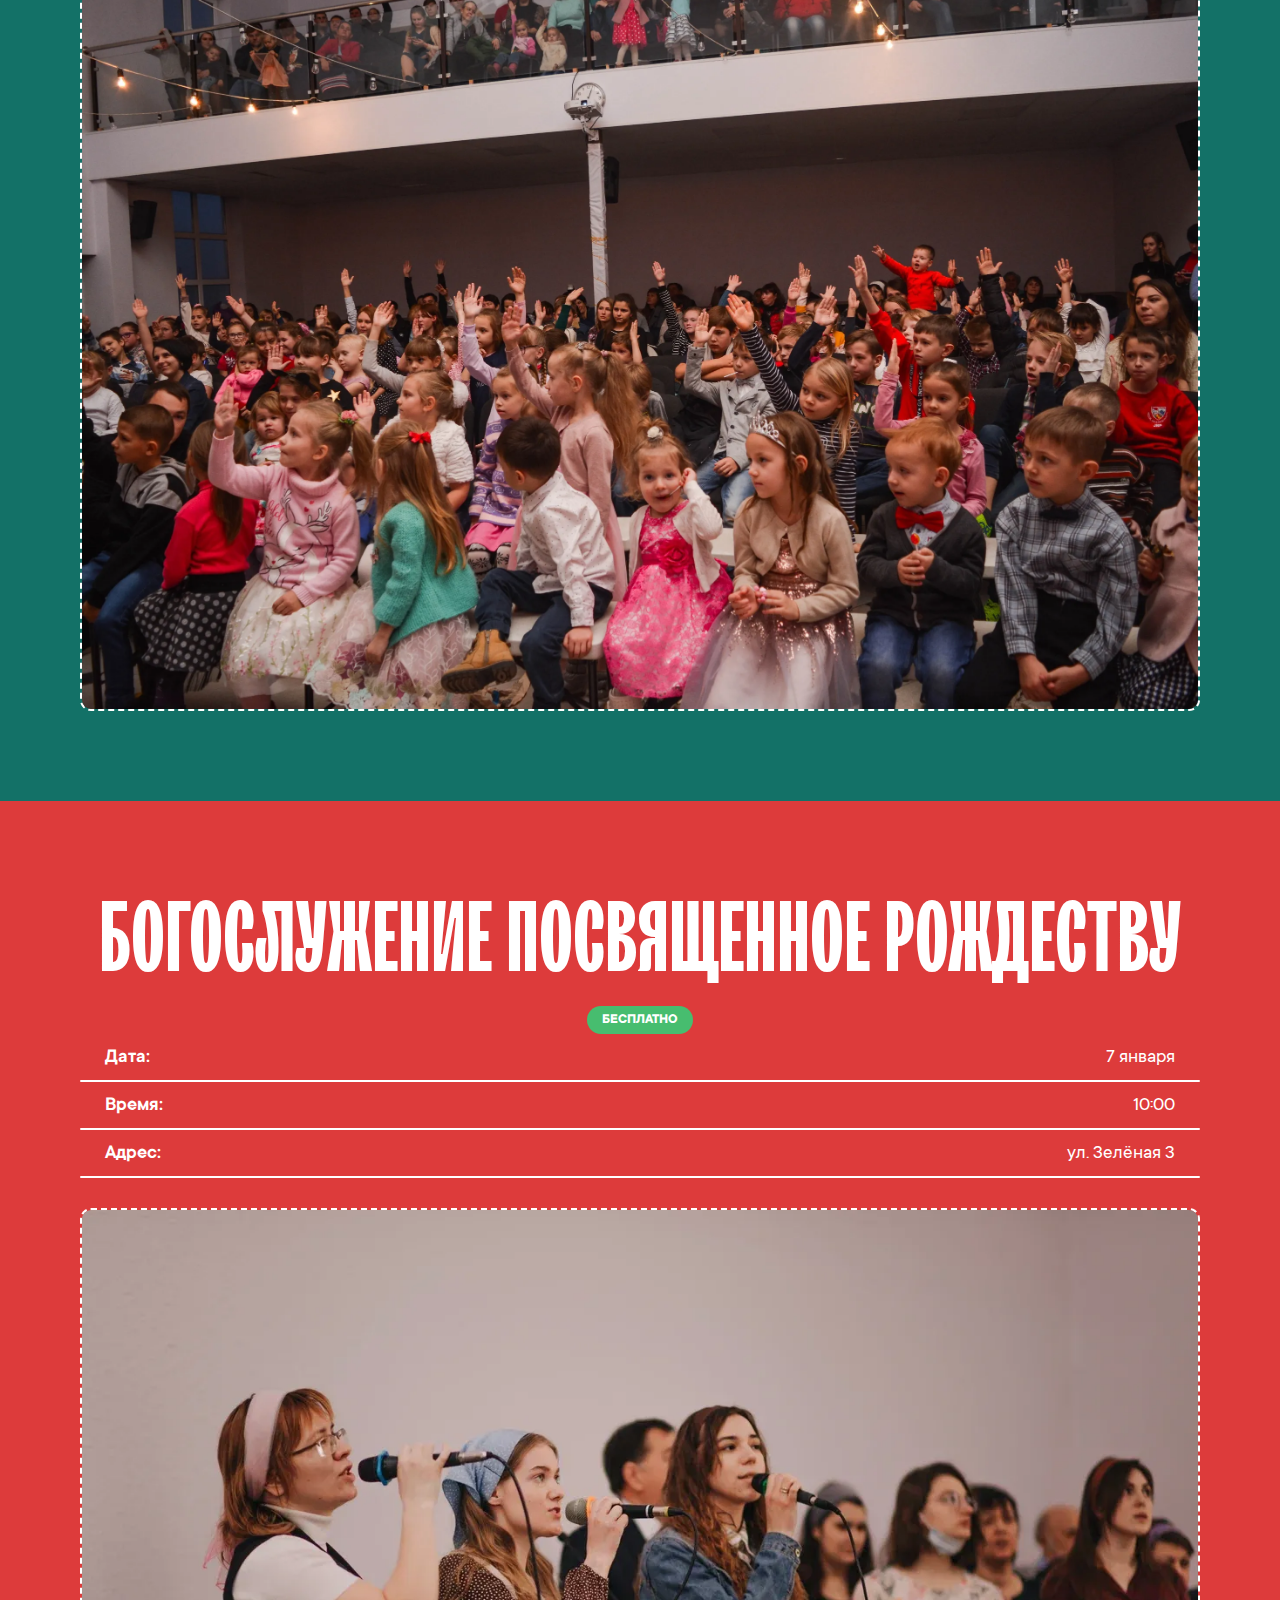
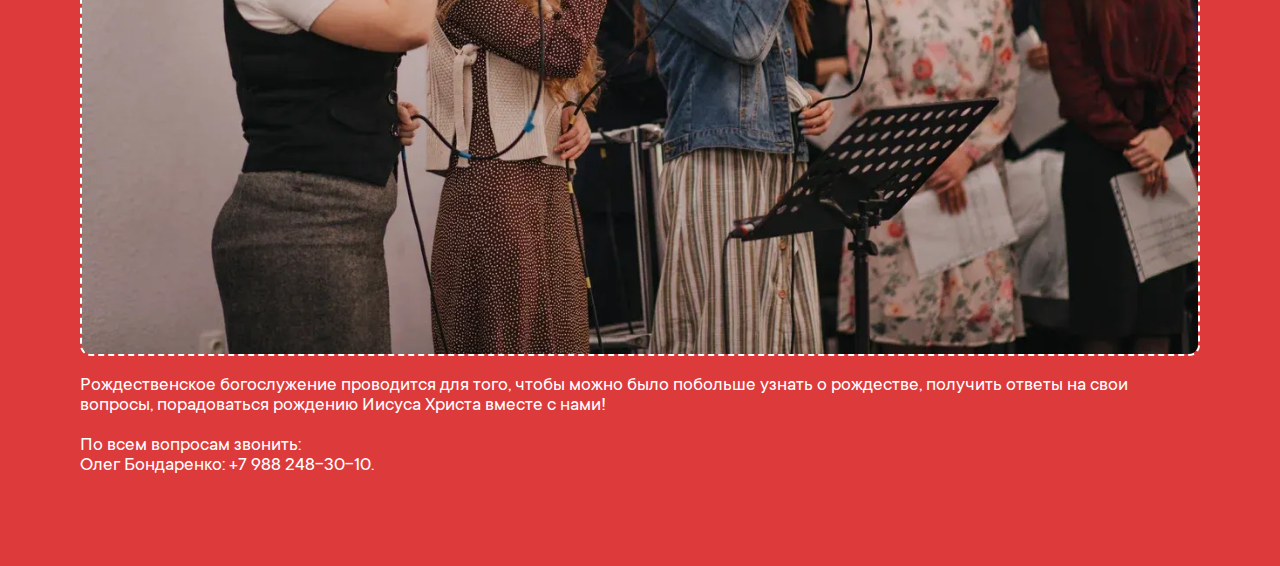
==== commit 810b43b3: "Накастылял комп версию, НО нужно доделать" ====
--- a/index.html
+++ b/index.html
@@ -76,57 +76,58 @@
 <body>
 
 <div class="header">
+    <div class="header__content">
+        <div class="container">
+            <div class="header__body">
+                <div class="header__burger" onclick="toggleActiveClass('header__menu'); toggleActiveClass('header__burger');">
+                    <span></span>
+                    <p class="slogan header__slogan">Меню</p>
+                </div>
+                <div class="header__menu">
+                    <div class="container">
+                        <ul class="header__list">
+                            <li>
+                                <a href="" class="link header__link">Главная</a>
+                            </li>
+                            <li>
+                                <a href="" class="link header__link">Записи служений</a>
+                            </li>
+                            <li>
+                                <a href="" class="link header__link">Прямая трансляция</a>
+                            </li>
+                            <li>
+                                <a href="" class="link header__link">Контакты</a>
+                            </li>
+                        </ul>
+                    </div>
+                </div>
+            </div>
+        </div>
+    </div>
+</div>
+
+<main class="home" check-page="1" id="1"> <!-- По id сверяю атрибут нажимаемого дота и страницу-->
+
     <div class="container">
-        <div class="header__body">
-            <div class="header__burger" onclick="toggleActiveClass('header__menu'); toggleActiveClass('header__burger');">
-                <span></span>
-                <p class="slogan header__slogan">Меню</p>
-            </div>
-            <div class="header__menu">
-                <div class="container">
-                    <ul class="header__list">
-                        <li>
-                            <a href="" class="link header__link">Главная</a>
-                        </li>
-                        <li>
-                            <a href="" class="link header__link">Записи служений</a>
-                        </li>
-                        <li>
-                            <a href="" class="link header__link">Прямая трансляция</a>
-                        </li>
-                        <li>
-                            <a href="" class="link header__link">Контакты</a>
-                        </li>
-                    </ul>
+        <div class="home__intro">
+            <div class="home__item">
+                <h1 class="home__title title">
+                    С ПРАЗДНИКОМ РОЖДЕСТВА
+                </h1>
+                <h3 class="home__slogan slogan">
+                    В этот день родился Иисус
+                </h3>
+                <button type="button" class="btn-pc btn-red">Когда праздник</button>   
+            </div>
+            <div class="home__item">
+                <div class="home__img">
+                    <picture>
+                        <source srcset="img/nursery.webp" type="image/webp">
+                        <img src="img/nursery.webp"type="image/webp">
+                    </picture>
                 </div>
-            </div>
-        </div>
-    </div>
-    <div class="header__background"></div>
-</div>
-
-
-<div class="vremenno title padding-all">Здравствуйте! Сайт на ПК версии временно не работает. Если возможно, то зайдите с телефона</div>
-
-<div class="alert-height title padding-all">Пожалуйста, переверните телефон для корректной работы сайта</div>
-
-<main class="home" check-page="1" id="1"> <!-- По id сверяю атрибут нажимаемого дота и страницу-->
-
-    <div class="container">
-        <div class="home__intro flex-column">
-            <h1 class="home__title title">
-                С ПРАЗДНИКОМ РОЖДЕСТВА
-            </h1>
-            <h3 class="home__slogan slogan">
-                В этот день родился Иисус
-            </h3>
-            <div class="home__img">
-                <picture>
-                    <source srcset="img/nursery.webp" type="image/webp">
-                    <img src="img/nursery.webp"type="image/webp">
-                </picture>
-            </div>
             <button type="button" class="home__btn btn btn-red">Когда праздник</button>   
+            </div>
         </div>
     </div>
 
--- a/css/style.css
+++ b/css/style.css
@@ -75,6 +75,8 @@
 body {
 
 }
+
+
 
 /* Переменные*/
 .title {
@@ -195,13 +197,6 @@
     color: white;
   }
 
-  .flex-column {
-    display: flex;
-    flex-direction: column;
-    justify-content: center;
-    align-items: center;
-  }
-
   .container {
     margin: 0 auto;
     padding: 0 30px;
@@ -217,24 +212,29 @@
     width: 100%;
     height: fit-content;
     position: fixed;
-  }
-
-  .header__background {
+    z-index: 100;
+  }
+
+  .header__content {
+    position: relative;
+    width: 100%;
+    min-height: 100%;
+  }
+
+  .header__content:before {
     content: "";
     position: absolute;
     top: 0;
     left: 0;
+    background: #137167;
     width: 100%;
     height: 100%;
-    background: linear-gradient(90.86deg, rgba(255, 255, 255, 0.3) 3%, rgba(255, 255, 255, 0.3) 3.01%, rgba(255, 255, 255, 0) 103.9%);
-    backdrop-filter: blur(12px);
     clip-path: inset(0% 100% 0% 0%);
-    z-index: -1;
+    z-index: 1;
     transition: all 1.0s ease;
-
-  }
-
-  .header__background_active {
+  }
+
+  .header__content.active::before {
     clip-path: inset(0% 0% 0% 0%);
     transition: all 1.0s ease;
   }
@@ -325,16 +325,17 @@
     width: 100%;
     height: 100%;
     background-color: #D1B091;
-    clip-path: circle(0.0% at 0 0);
+    transform: translate(-100%, 0%);
     transition: all 0.5s ease;
     border-color: transparent;
     z-index: 10;
   }
 
   .header__menu.active {
-    clip-path: circle(140.9% at 0 0);
+    transform: translate(0%, 0%);
     transition: all 0.5s ease;
     border-color: transparent;
+    z-index: 10;
   }
 
   .header__list li {
@@ -345,8 +346,6 @@
     margin-bottom: 0;
   }
 
-
-
   .home {
     width: 100%;
     height: 100vh;
@@ -355,6 +354,21 @@
   .home__intro {
     height: 100vh;
     width: 100%;
+    display: flex;
+    flex-direction: column;
+    justify-content: center;
+    align-items: center;
+  }
+
+  .home__item {
+    display: flex;
+    flex-direction: column;
+    justify-self: center;
+    align-items: center;
+  }
+
+  .btn-pc {
+    display: none;
   }
 
   .home__title {
@@ -397,11 +411,6 @@
     object-position: 50% 50%;
   }
 
-  .active-page {
-    -webkit-clip-path: inset(0%) !important;
-            clip-path: inset(0%) !important;
-  }
-
   .about {
     background: #DD3B3B;
     width: 100%;
@@ -474,7 +483,7 @@
     justify-content: space-between;
     padding: 14px 25px;
     position: relative;
-    z-index: -1;
+    z-index: 0;
   }
 
   .contact-table__item::before {
@@ -552,21 +561,6 @@
   }
 
 }
-@media only screen and (max-width: 480px) {
-  .title {}
-
-}
-@media only screen and (max-width: 370px) {
-  .mn-burger .mn-burger__button {
-    top: 40px;
-    left: 30px;
-  }
-
-  .title {
- 
-  }
-}
-@media only screen and (max-width: 320px) {}
 
 @media only screen and (max-height: 650px) {
 
@@ -591,4 +585,315 @@
   .home__btn {
     display: none;
   }
+}
+
+@media (min-width: 781px) {
+
+  .btn-pc {
+    border-radius: 31.875px;
+    padding: 20px 45px;
+    text-align: center;
+    font-family: "TTCommons-DemiBold";
+    font-size: 20px;
+    line-height: 1.2;
+  }
+
+  .btn-red {
+    background: #DD3B3B;
+    color: white;
+  }
+
+  .btn-green {
+    background: #41CC68;
+    color: white;
+  }
+
+  .title {
+    font-size: 100px;
+  }
+
+  .slogan {
+    font-size: 40px;
+  }
+
+  .header {
+    position: fixed;
+    width: 100%;
+    z-index: 100;
+  }
+
+  .header__content {
+    position: relative;
+    width: 100%;
+    min-height: 100%;
+  }
+
+  .header__content:before {
+    content: "";
+    position: absolute;
+    top: 0;
+    left: 0;
+    background: #137167;
+    width: 100%;
+    height: 100%;
+    clip-path: inset(0% 100% 0% 0%);
+    z-index: -1;
+    transition: all 1.0s ease;
+  }
+
+  .header__content.active::before {
+    clip-path: inset(0% 0% 0% 0%);
+    transition: all 1.0s ease;
+    z-index: -1;
+  }
+
+  .header__body {
+    padding: 25px 0;
+    z-index: 100;
+  }
+
+  .header__burger {
+    display: none;
+  }
+
+  .header__menu .container {
+    padding: 0;
+  }
+
+  .header__list {
+    display: flex;
+  }
+
+  .header__list li {
+    margin-right: 50px;
+  }
+
+  .header__list li:last-child {
+    margin-right: 0px;
+  }
+
+  .header__link {
+    font-size: 20px;
+  }
+
+  .home {
+    width: 100%;
+    height: 100vh;
+  }
+
+  .container {
+    max-width: 1200px;
+    width: 100%;
+    margin: 0 auto;
+    padding: 0px 40px;
+    height: 100%;
+  }
+
+  .home__intro {
+    height: 100%;
+    width: 100%;
+    display: flex;
+  }
+
+  .home__intro .home__item:last-child {
+    align-items: center;
+  }
+
+  .home__item {
+    height: 100%;
+    width: 100%;
+    display: flex;
+    align-items: flex-start;
+    justify-content: center;
+    flex-direction: column;
+  }
+
+  .home__title {
+    text-align: start;
+    margin-bottom: 15px;
+  }
+
+  .home__slogan {
+    text-align: start;
+    margin-bottom: 40px;
+  }
+
+  .home__img {
+    max-width: 450px;
+    margin-bottom: 40px;
+  }
+
+  .home__img img {
+    width: 100%;
+    object-fit: fill;
+    object-position: center;
+  }
+
+  .home__btn {
+    display: none;
+  }
+
+  .home__background-img {
+    position: absolute;
+    top: 0;
+    left: 0;
+    width: 100%;
+    height: 100vh;
+    z-index: -1;
+  }
+
+  .home__background-img img {
+    height: 100vh;
+    width: 100%;
+    object-fit: cover;
+    object-position: 50% 50%;
+  }
+
+  .about {
+    background: #DD3B3B;
+    width: 100%;
+    height: fit-content;
+    padding: 90px 0px;
+  }
+
+  .about .container {
+    height: auto;
+  }
+
+  .about__intro {
+    height: auto;
+    width: 100%;
+  }
+
+  .about__intro .title {
+    margin-bottom: 30px;
+  }
+
+  .text-content {
+    margin-bottom: 35px;
+  }
+
+  .text-content:last-child {
+    margin-bottom: 0px;
+  }
+
+  .text-content .subtitle {
+    margin-bottom: 13px;
+  }
+
+  .text-content .text {
+    margin-bottom: 5px;
+  }
+
+  .text-content .text:last-child {
+    margin-bottom: 0;
+  }
+
+  .xmas-kids {
+    width: 100%;
+    height: fit-content;
+    background: #137167;
+    padding: 90px 0px;
+  }
+
+  .xmas-kids .container {
+    height: auto;
+  }
+
+  .xmas-kids__intro {
+    height: auto;
+    width: 100%;
+  }
+
+  .xmas-kids__intro .title {
+    text-align: center;
+    margin-bottom: 15px;
+  }
+
+  .contact-table {
+    margin-bottom: 30px;
+  }
+
+  .contact-table__item {
+    width: 100%;
+    display: flex;
+    justify-content: space-between;
+    padding: 14px 25px;
+    position: relative;
+    z-index: 0;
+  }
+
+  .contact-table__item::before {
+    content: "";
+    position: absolute;
+    bottom: 0;
+    left: 0;
+    height: 2px;
+    width: 100%;
+    background-color: white;
+    border-radius: 5px;
+    padding: 0px 25px;
+  }
+
+  .contact-table__item span {
+    font-family: "TTCommons-DemiBold";
+  }
+
+  .caption {
+    font-family: "TTCommons-Bold";
+    padding: 7px 15px;
+    background-color: #47BD6F;
+    border-radius: 20px;
+    width: fit-content;
+    color: white;
+    margin: 0 auto;
+  }
+
+  .description__text {
+    margin-bottom: 20px;
+  }
+
+  .description__text:last-child {
+    margin-bottom: 0px;
+  }
+
+  .img-dash {
+    width: 100%;
+    height: 80%;
+    margin-bottom: 20px;
+  }
+
+  .img-dash:last-child {
+    margin-bottom: 0px;
+  }
+
+  .img-dash img {
+    width: 100%;
+    height: 100%;
+    object-fit: cover;
+    object-position: center;
+    border-radius: 11px;
+    border: 2px dashed white;
+  }
+
+  .xmas-church {
+    width: 100%;
+    height: fit-content;
+    background: #DD3B3B;
+    padding: 90px 0px;
+  }
+
+  .xmas-church .container {
+    height: auto;
+  }
+
+  .xmas-church__intro {
+    height: auto;
+    width: 100%;
+  }
+
+  .xmas-church__intro .title {
+    text-align: center;
+    margin-bottom: 15px;
+  }
 }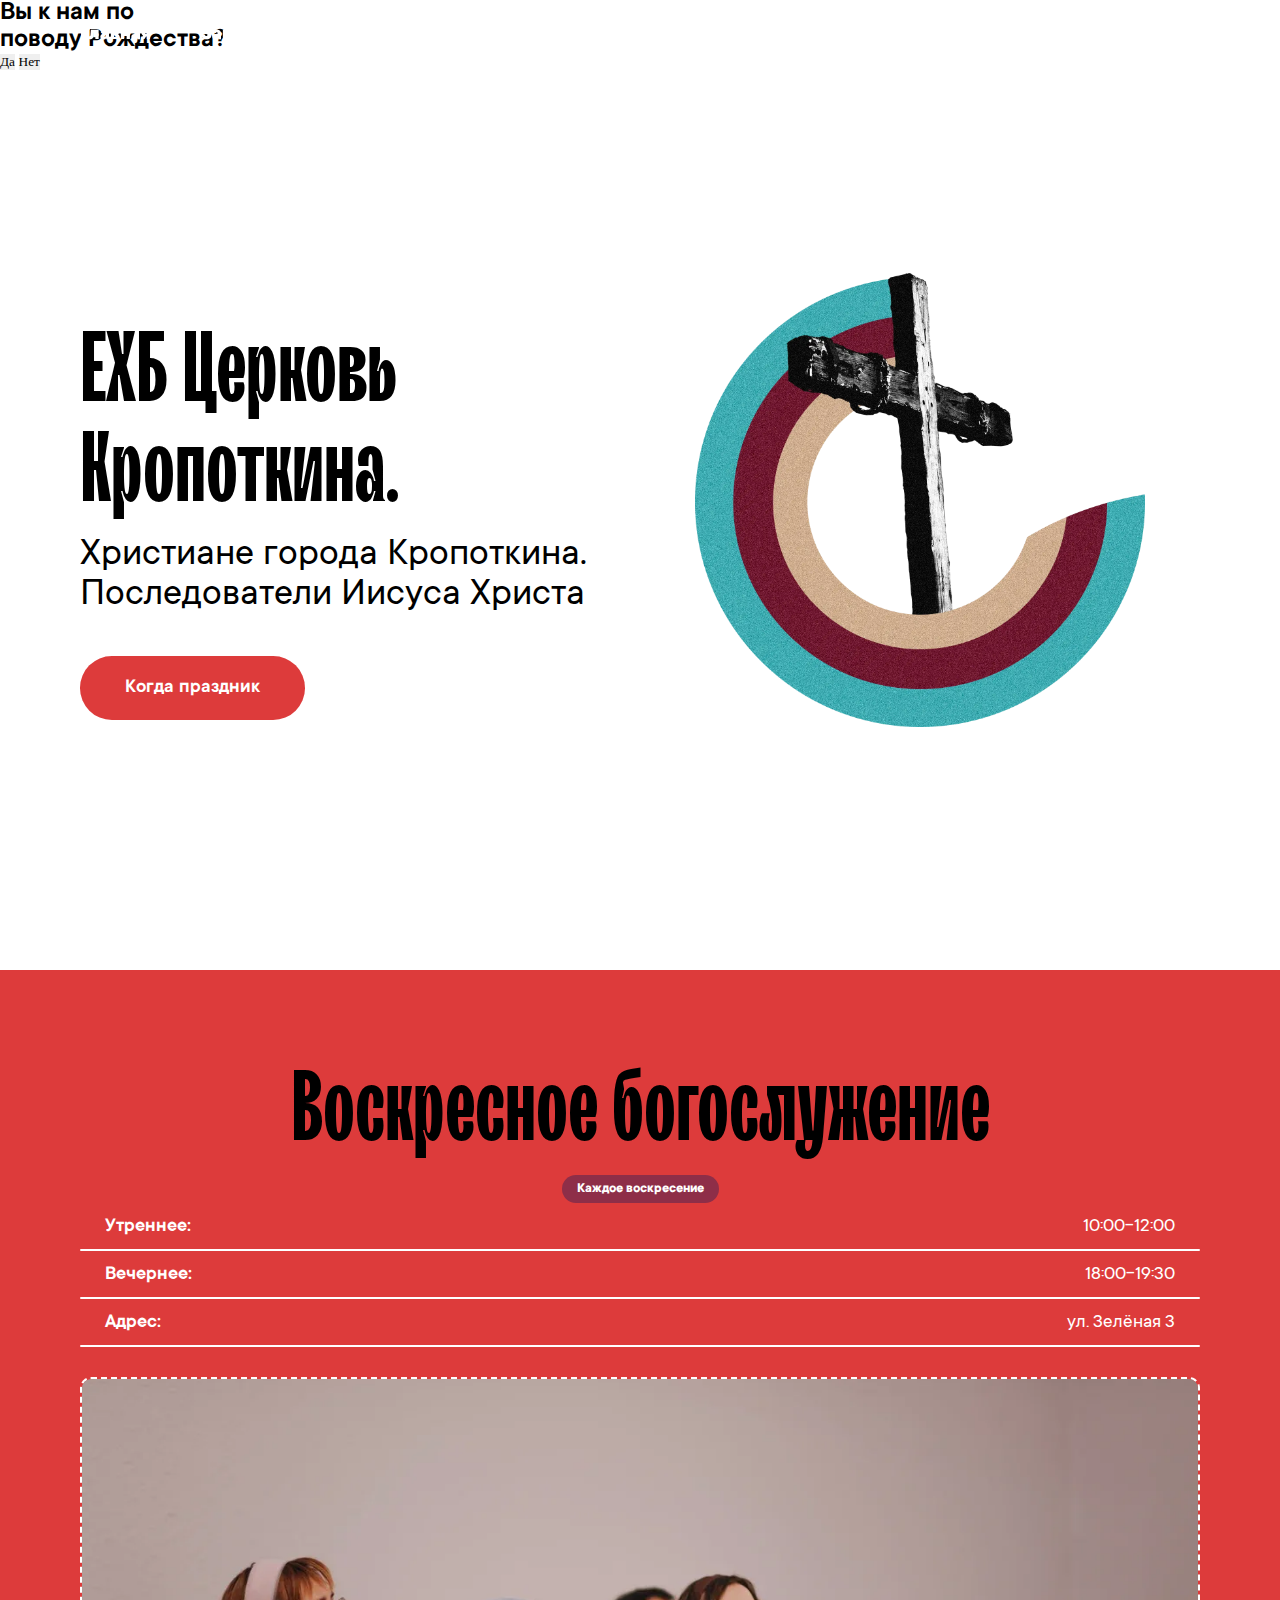
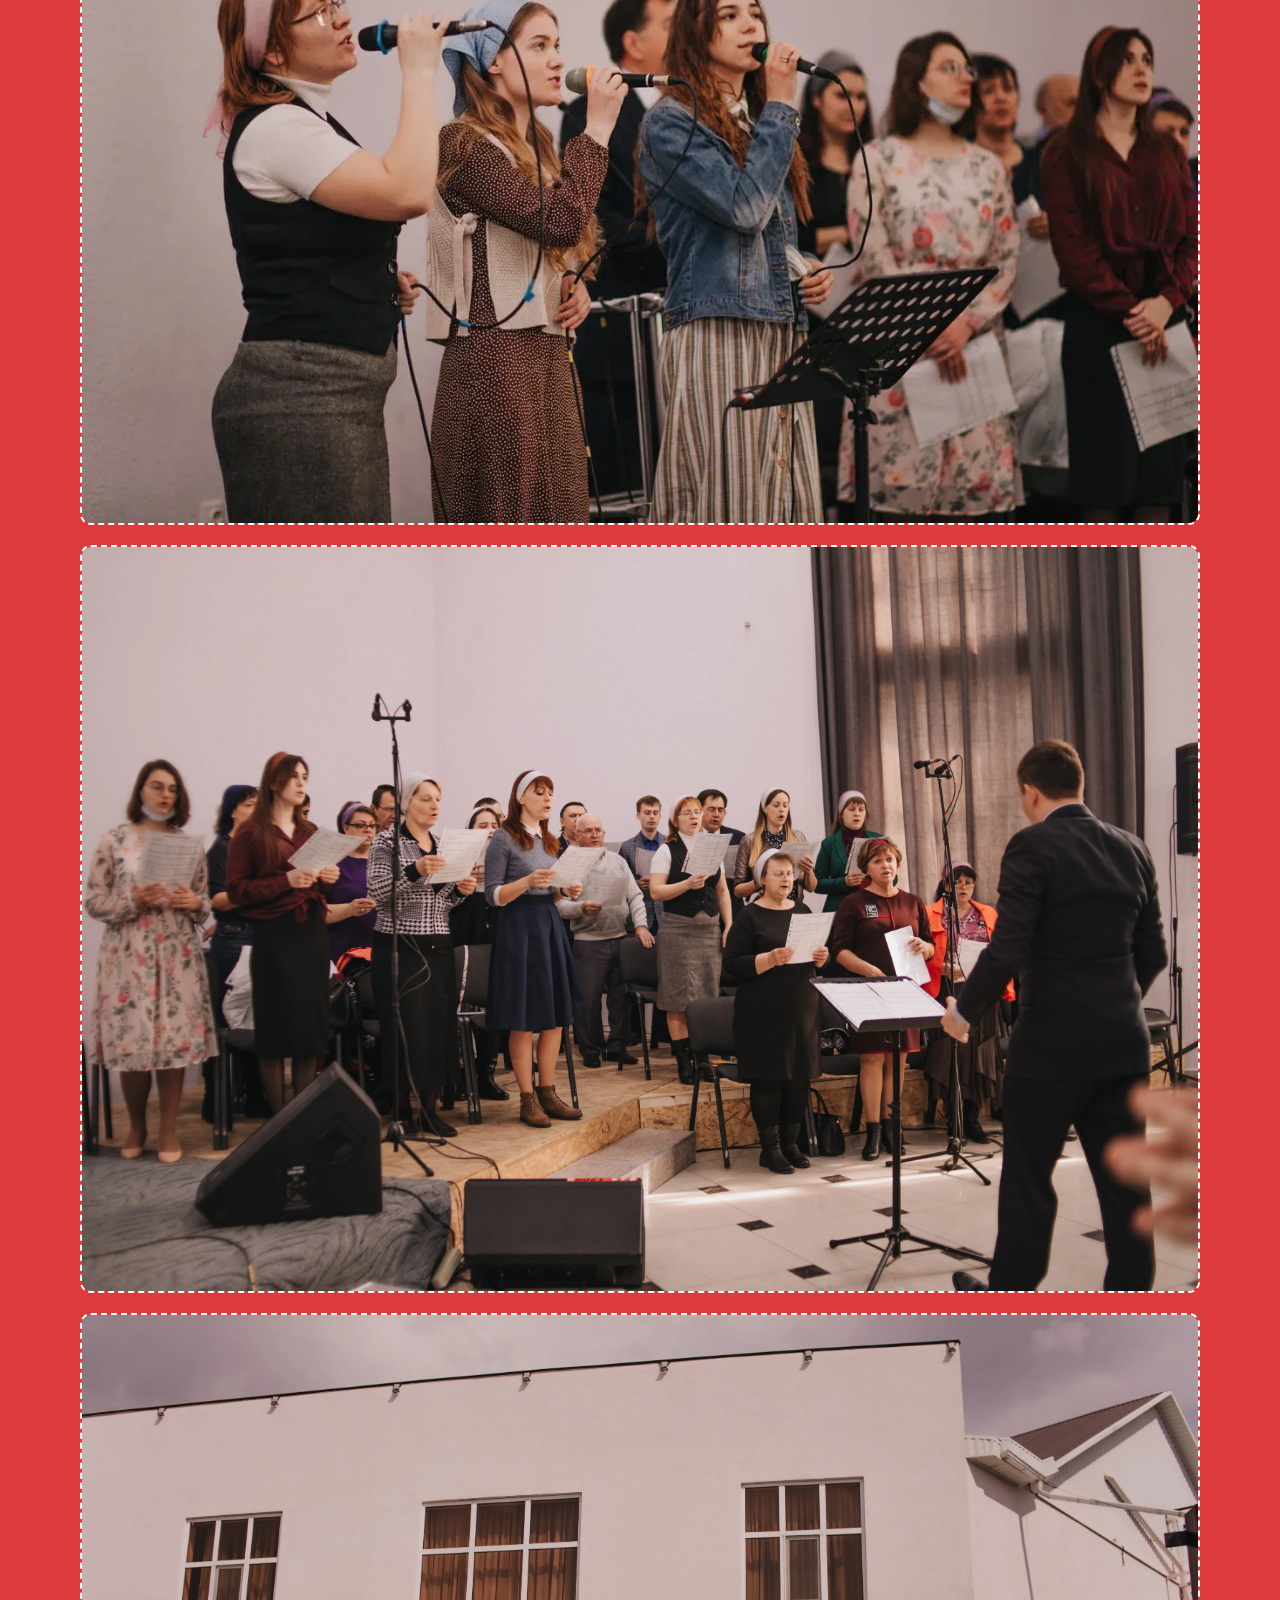
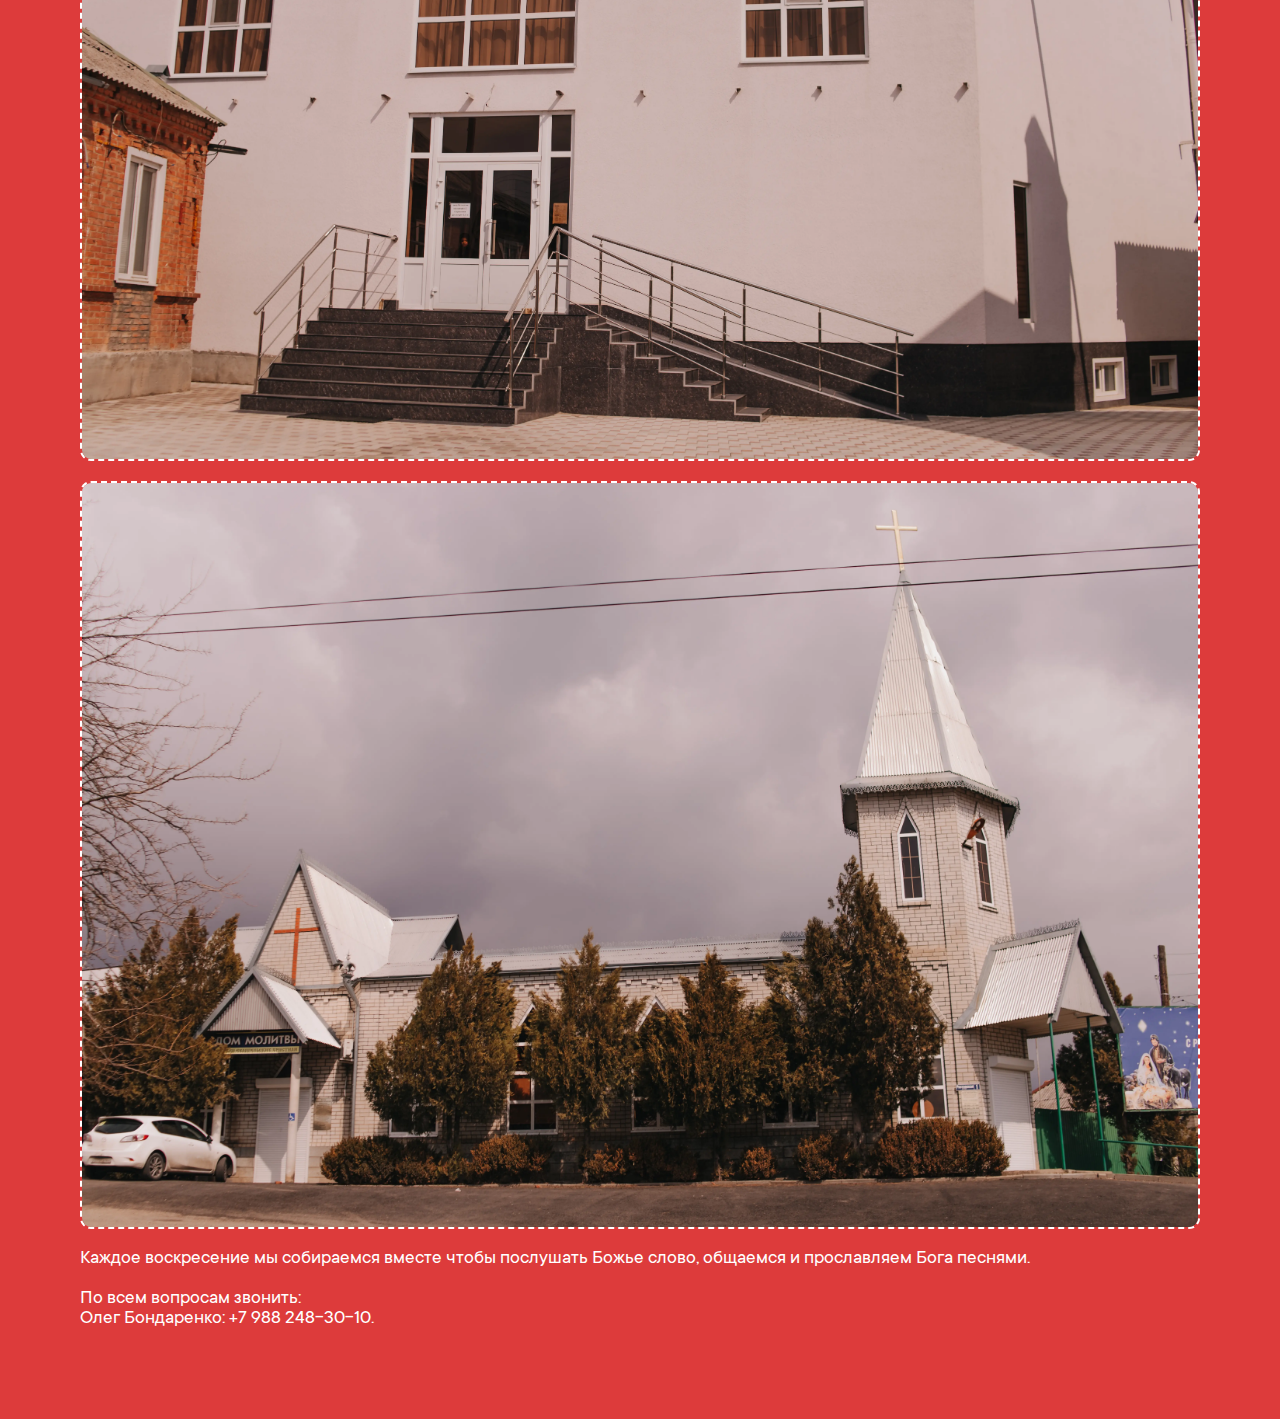
==== commit 5e760f5f: "Какой-то бред наделал" ====
--- a/index.html
+++ b/index.html
@@ -106,40 +106,47 @@
     </div>
 </div>
 
+<main class="banner">
+    <div class="banner__content">
+        <div class="subtitle">Вы к нам по <br>поводу Рождества?</div>
+        <div class="banner__btn-container">
+            <button onclick="document.location= 'https://hmk-life.ru/christmas/'" type="button" class="banner__btn" >Да</button>
+            </form>
+            <button type="button" class="banner__btn" onclick="hideBanner()">Нет</button>
+        </div>
+    </div>
+</main>
+
 <main class="home" check-page="1" id="1"> <!-- По id сверяю атрибут нажимаемого дота и страницу-->
 
     <div class="container">
         <div class="home__intro">
             <div class="home__item">
                 <h1 class="home__title title">
-                    С ПРАЗДНИКОМ РОЖДЕСТВА
+                    ЕХБ Церковь Кропоткина.
                 </h1>
-                <h3 class="home__slogan slogan">
-                    В этот день родился Иисус
-                </h3>
+                <h2 class="home__slogan slogan">
+                    Христиане города Кропоткина. Последователи Иисуса Христа
+                </h2>
                 <button type="button" class="btn-pc btn-red">Когда праздник</button>   
             </div>
             <div class="home__item">
                 <div class="home__img">
                     <picture>
-                        <source srcset="img/nursery.webp" type="image/webp">
-                        <img src="img/nursery.webp"type="image/webp">
+                        <source srcset="img/cross.webp" type="image/webp">
+                        <img src="img/cross.webp"type="image/webp">
                     </picture>
-                </div>
-            <button type="button" class="home__btn btn btn-red">Когда праздник</button>   
+                </div>  
             </div>
         </div>
     </div>
 
     <div class="home__background-img">
-        <picture>
-            <source srcset="img/sky.webp" type="image/webp">
-            <img src="img/sky.png"type="image/png">
-        </picture>
+
     </div>
 </main>
 
-<main class="about" check-page="2" id="2">
+<!-- <main class="about" check-page="2" id="2">
     <div class="container">
         <div class="about__intro">
             <h2 class="title">О РОЖДЕСТВЕ</h2>
@@ -227,100 +234,22 @@
             </div>
         </div>
     </div>
-</main>
-
-<main class="xmas-kids" check-page="3" id="3">
-    <div class="container">
-        <div class="xmas-kids__intro">
-            <div class="title">ДЕТСКИЙ ПРАЗДНИК
-                РОЖДЕСТВА</div>
-            <div class="caption">БЕСПЛАТНО</div>
-        </div>
-        <div class="contact-table">
-            <div class="contact-table__item">
-                <span class="text">Дата:</span>
-                <p class="text">6 января</p>
-            </div>
-            <div class="contact-table__item">
-                <span class="text">Время:</span>
-                <p class="text">16:00</p>
-            </div>
-            <div class="contact-table__item">
-                <span class="text">Адрес:</span>
-                <p class="text">ул. Зелёная 3</p>
-            </div>
-        </div>
-        <div class="description">
-            <p class="text description__text">
-                В программу детского праздника входит: театральная постановка, 
-                конкурсы, игры. Детей ждут рождественские подарки! 
-                На этом празднике будут рады каждому!
-            </p>
-            <div class="img-dash">
-                <picture>
-                    <source srcset="" type="image/webp">
-                    <img src="img/img-6.webp">
-                </picture>
-            </div>
-            <p class="text description__text">
-                Вход на это мероприятие, 
-                театральная постановка, подарки,
-                Все что будет на этом празднике
-                Абсолютно бесплатно.
-                <br>
-                <br>
-                По всем вопросам звонить: <br>Олег Бондаренко:  +7 988 248-30-10.
-            </p>
-            <div class="img-dash">
-                <picture>
-                    <source srcset="" type="image/webp">
-                    <img src="img/img-5.webp">
-                </picture>
-            </div>
-            <div class="img-dash">
-                <picture>
-                    <source srcset="" type="image/webp">
-                    <img src="img/img-3.webp">
-                </picture>
-            </div>
-            <div class="img-dash">
-                <picture>
-                    <source srcset="" type="image/webp">
-                    <img src="img/img-4.webp">
-                </picture>
-            </div>
-            <div class="img-dash">
-                <picture>
-                    <source srcset="" type="image/webp">
-                    <img src="img/img-1.webp">
-                </picture>
-            </div>
-            <div class="img-dash">
-                <picture>
-                    <source srcset="" type="image/webp">
-                    <img src="img/img-2.webp">
-                </picture>
-            </div>
-        </div>
-    </div>
-</main>
+</main> -->
 
 <main class="xmas-church" check-page="4" id="4">
     <div class="container">
         <div class="xmas-church__intro">
-            <div class="title">БОГОСЛУЖЕНИЕ 
-                ПОСВЯЩЕННОЕ 
-                РОЖДЕСТВУ</div>
-            <div class="caption">БЕСПЛАТНО</div>
+            <div class="title">Воскресное богослужение</div>
+            <div class="caption">Каждое воскресение</div>
         </div>
         <div class="contact-table">
             <div class="contact-table__item">
-                <span class="text">Дата:</span>
-                <p class="text">7 января</p>
+                <span class="text">Утреннее:</span>
+                <p class="text">10:00-12:00</p>
             </div>
             <div class="contact-table__item">
-                <span class="text">Время:</span>
-                <p class="text">10:00</p>
+                <span class="text">Вечернее:</span>
+                <p class="text">18:00-19:30</p>
             </div>
             <div class="contact-table__item">
                 <span class="text">Адрес:</span>
@@ -333,12 +262,27 @@
                 <img src="img/img-7.webp">
             </picture>
         </div>
+        <div class="img-dash">
+            <picture>
+                <source srcset="" type="image/webp">
+                <img src="img/img-3.webp">
+            </picture>
+        </div>
+        <div class="img-dash">
+            <picture>
+                <source srcset="" type="image/webp">
+                <img src="img/img-2.webp">
+            </picture>
+        </div>
+        <div class="img-dash">
+            <picture>
+                <source srcset="" type="image/webp">
+                <img src="img/img-1.webp">
+            </picture>
+        </div>
         <div class="description">
             <p class="text description__text">
-                Рождественское богослужение проводится для того, 
-                чтобы можно было побольше узнать о рождестве, 
-                получить ответы на свои вопросы, порадоваться 
-                рождению Иисуса Христа вместе с нами!
+                Каждое воскресение мы собираемся вместе чтобы послушать Божье слово, общаемся и прославляем Бога песнями.
                 <br>
                 <br>                
                 По всем вопросам звонить:<br>Олег Бондаренко:  +7 988 248-30-10.
@@ -351,5 +295,6 @@
 
 <script src="js/common.js"></script>
 
+
 </body>
 </html>--- a/css/style.css
+++ b/css/style.css
@@ -82,19 +82,19 @@
 .title {
   font-family: "TTTrailers-Bold";
   font-size: 61px;
-  color: rgb(255, 255, 255);
+  color: black;
 }
 
 .subtitle {
   font-family: "TTCommons-DemiBold";
   font-size: 27px;
-  color: white;
+  color:black;
 }
 
 .slogan {
   font-family: "TTCommons-Regular";
   font-size: 22px;
-  color: white;
+  color: black;
 }
 
 .text {
@@ -226,7 +226,7 @@
     position: absolute;
     top: 0;
     left: 0;
-    background: #137167;
+    background: white;
     width: 100%;
     height: 100%;
     clip-path: inset(0% 100% 0% 0%);
@@ -267,7 +267,7 @@
     transform: translate(0%, -50%);
     width: 100%;
     height: 4px;
-    background-color: white;
+    background-color: black;
     border-radius: 5px;
     transition: all 0.2s ease;
   }
@@ -278,7 +278,7 @@
     position: absolute;
     left: 0;
     height: 4px;
-    background-color: white;
+    background-color:black;
     border-radius: 5px;
     transition: all 0.2s ease;
   }
@@ -294,6 +294,7 @@
   }
 
   .header__burger.active::after {
+    background-color: white;
     transform: rotate(45deg);
     top: 10px;
     width: 100%;
@@ -301,6 +302,7 @@
   }
 
   .header__burger.active::before {
+    background-color: white;
     transform: rotate(-45deg);
     top: 10px;
     width: 100%;
@@ -346,6 +348,65 @@
     margin-bottom: 0;
   }
 
+  .banner {
+    position: fixed;
+    width: 100%;
+    height: 100%;
+    display: none;
+    justify-content: center;
+    align-items: flex-end;
+    z-index: 100;
+    opacity: 0;
+    transition: all 1s ease;
+  }
+
+  .banner.active {
+    opacity: 1;
+    display: flex;
+  }
+
+  .banner__content {
+    background-color: #DD3B3B;
+    padding: 40px 40px;
+    border-radius: 20px;
+    margin-bottom: 30px;
+    z-index: 1;
+  }
+
+  .banner__content .subtitle {
+    color: white;
+    font-size: 26px;
+    text-align: center;
+    margin-bottom: 10px;
+  }
+
+  .banner__btn-container {
+    display: flex;
+  }
+
+  .banner__btn-container button {
+    margin-right: 10px;
+  }
+
+  .banner__btn-container button:last-child {
+    margin-right: 0px;
+    background-color: #2f3038;
+  }
+
+  .banner__btn-container button:first-child {
+    background-color: #137167;
+  }
+
+  .banner__btn {
+    width: 100%;
+    padding: 10px 14px;
+    font-family: "TTCommons-Bold";
+    color: white;
+    border-radius: 20px;
+    font-size: 18px;
+  }
+
+
   .home {
     width: 100%;
     height: 100vh;
@@ -367,8 +428,12 @@
     align-items: center;
   }
 
+  .home__item .btn-pc {
+    display: none;
+  }
+
   .btn-pc {
-    display: none;
+
   }
 
   .home__title {
@@ -377,7 +442,7 @@
   }
 
   .home__slogan {
-    max-width: 140px;
+    max-width: 260px;
     text-align: center;
     margin-bottom: 30px;
   }
@@ -402,13 +467,7 @@
     width: 100%;
     height: 100vh;
     z-index: -1;
-  }
-
-  .home__background-img img {
-    height: 100vh;
-    width: 100%;
-    object-fit: cover;
-    object-position: 50% 50%;
+    background-color: white;
   }
 
   .about {
@@ -505,7 +564,7 @@
   .caption {
     font-family: "TTCommons-Bold";
     padding: 7px 15px;
-    background-color: #47BD6F;
+    background-color: #8E2E48;
     border-radius: 20px;
     width: fit-content;
     color: white;
@@ -542,7 +601,7 @@
   .xmas-church {
     width: 100%;
     height: fit-content;
-    background: #DD3B3B;
+    background: #D1B091;
     padding: 90px 0px;
   }
 
@@ -553,11 +612,13 @@
   .xmas-church__intro {
     height: auto;
     width: 100%;
+    padding-bottom: 10px;
   }
 
   .xmas-church__intro .title {
     text-align: center;
     margin-bottom: 15px;
+    color: white;
   }
 
 }
@@ -842,7 +903,7 @@
   .caption {
     font-family: "TTCommons-Bold";
     padding: 7px 15px;
-    background-color: #47BD6F;
+    background-color: #8E2E48;
     border-radius: 20px;
     width: fit-content;
     color: white;
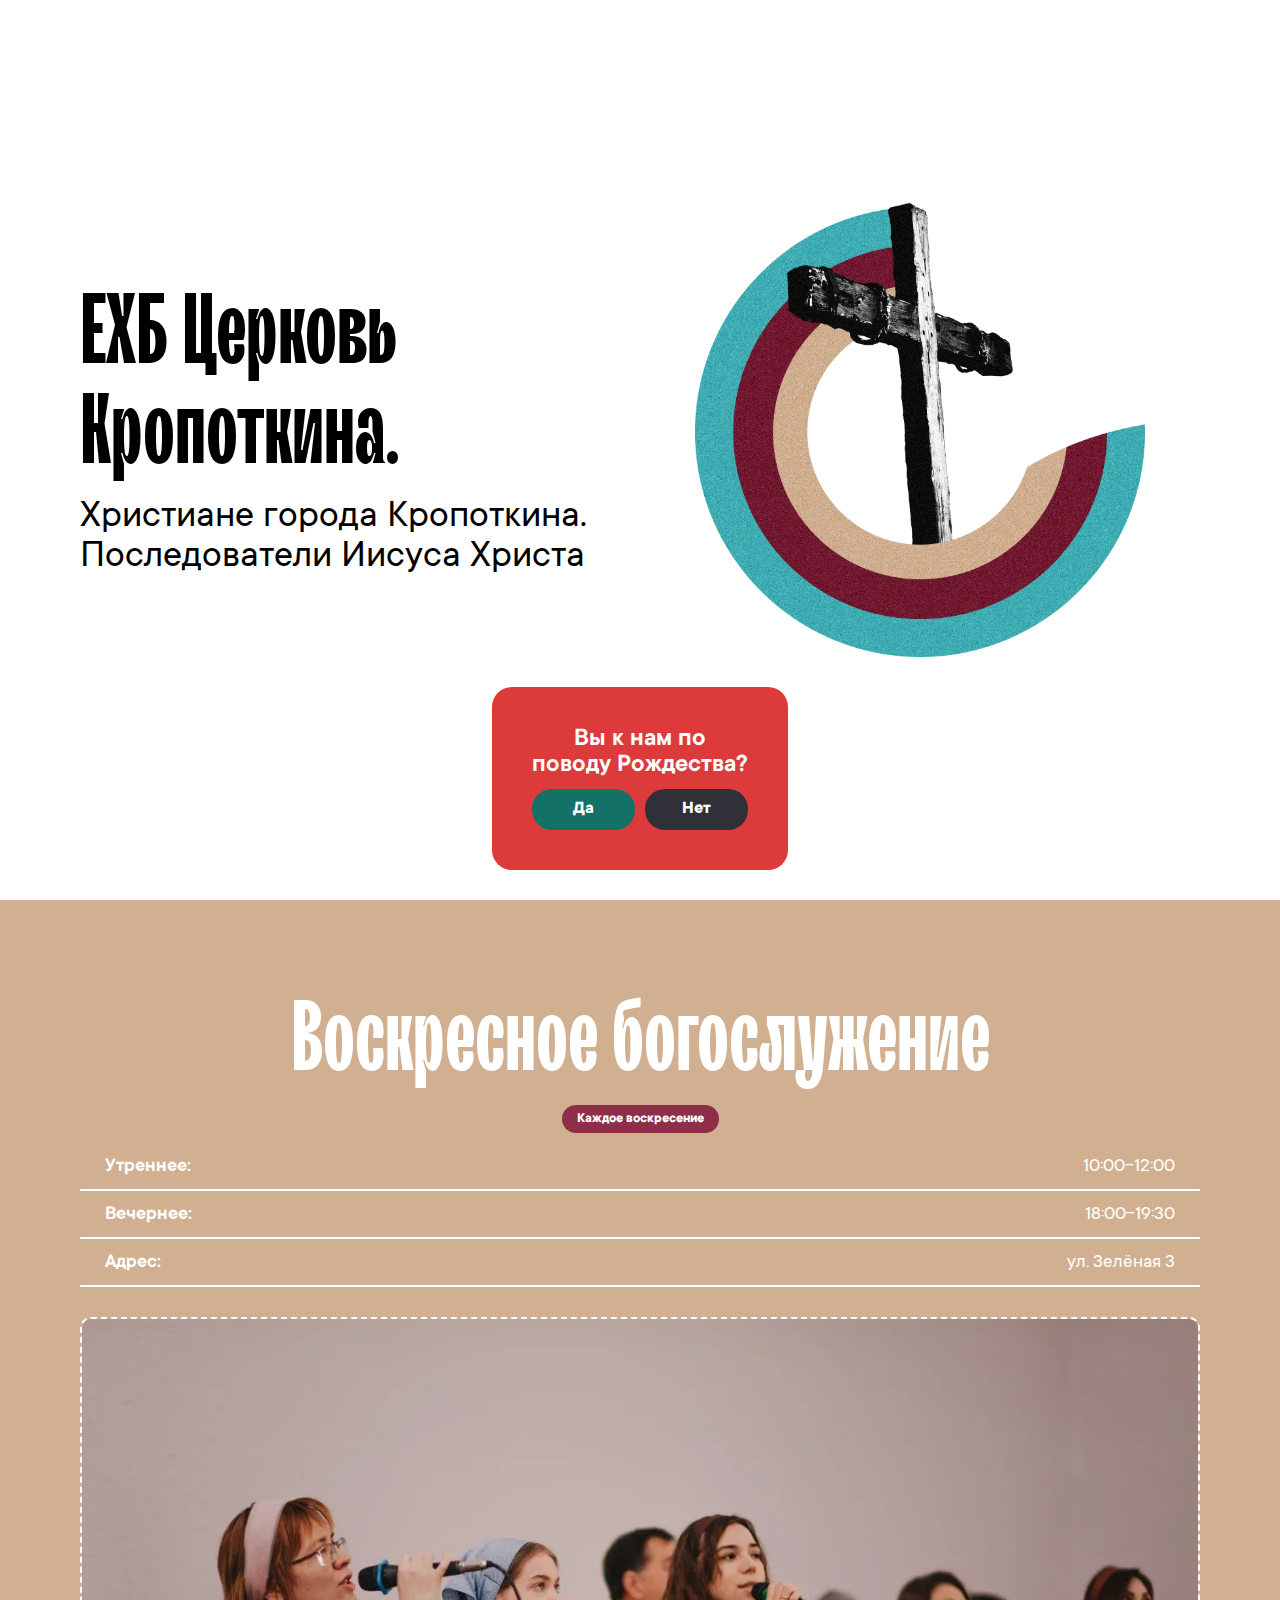
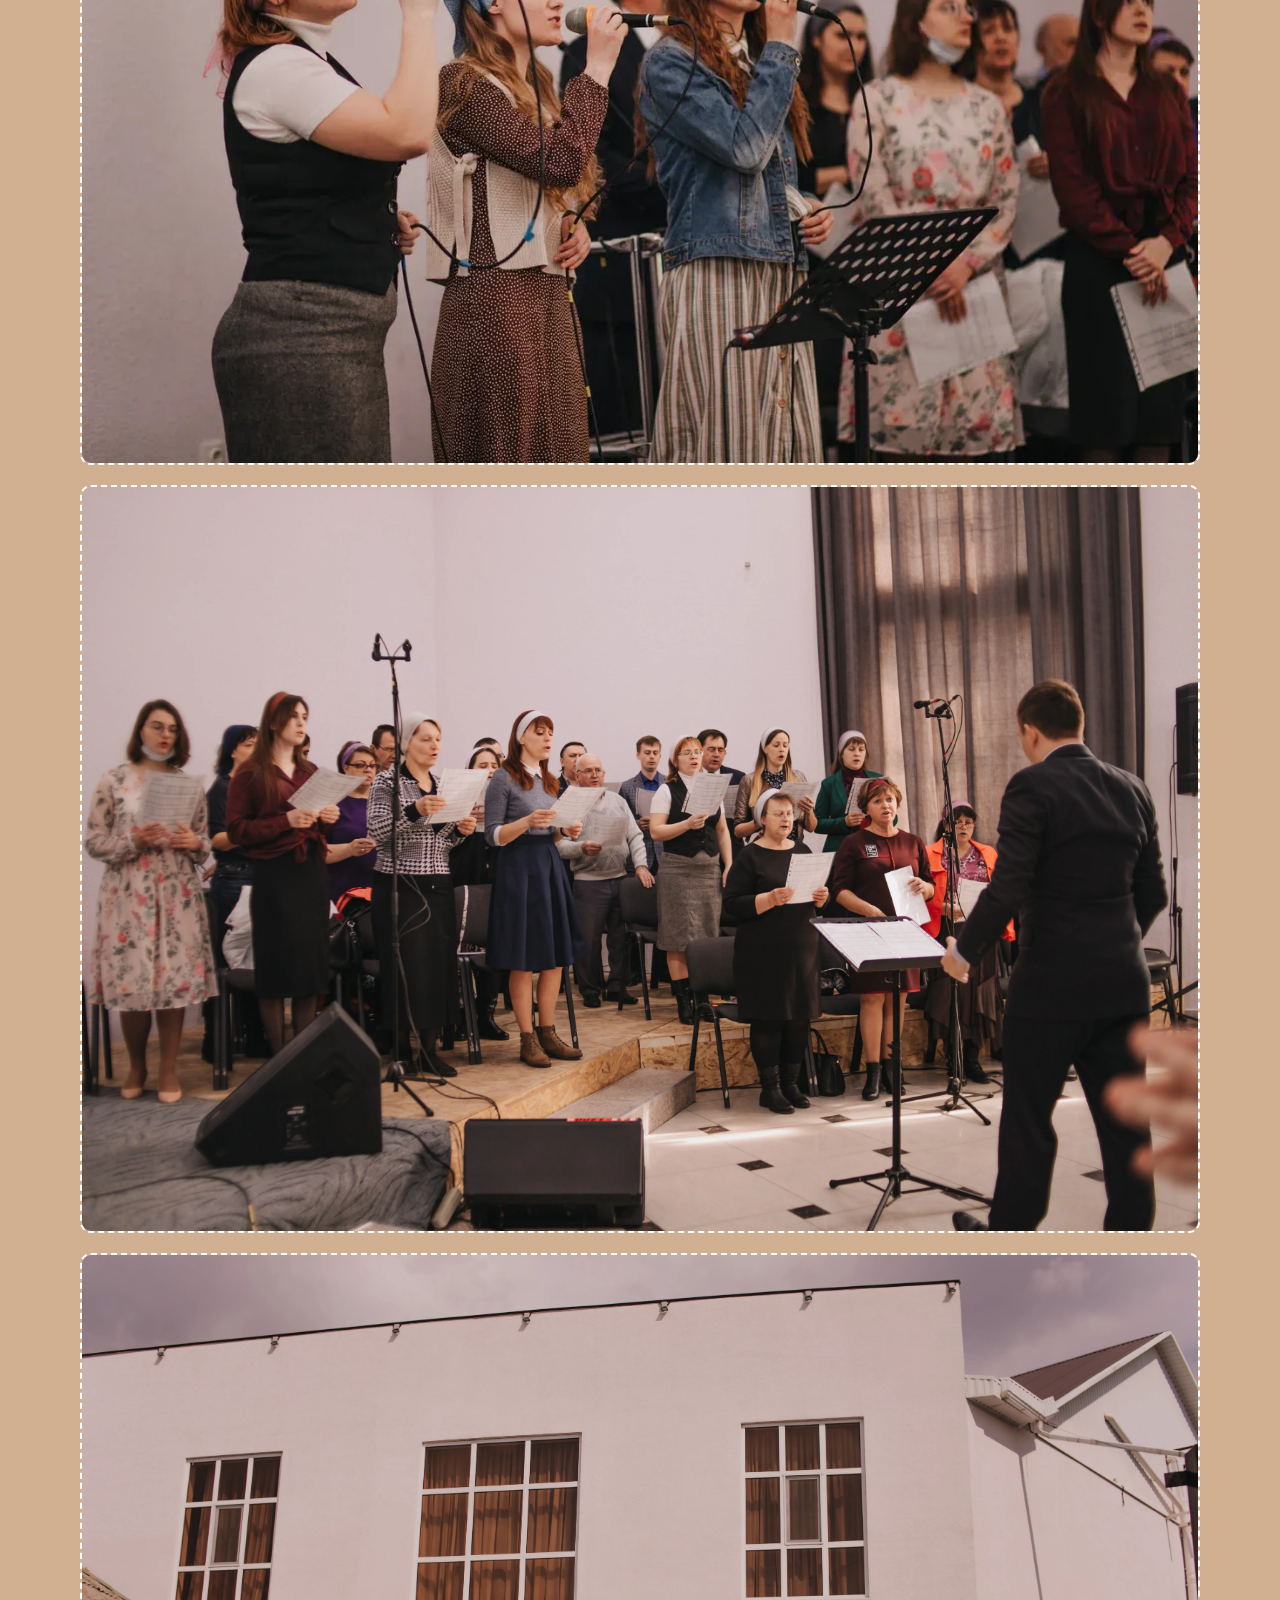
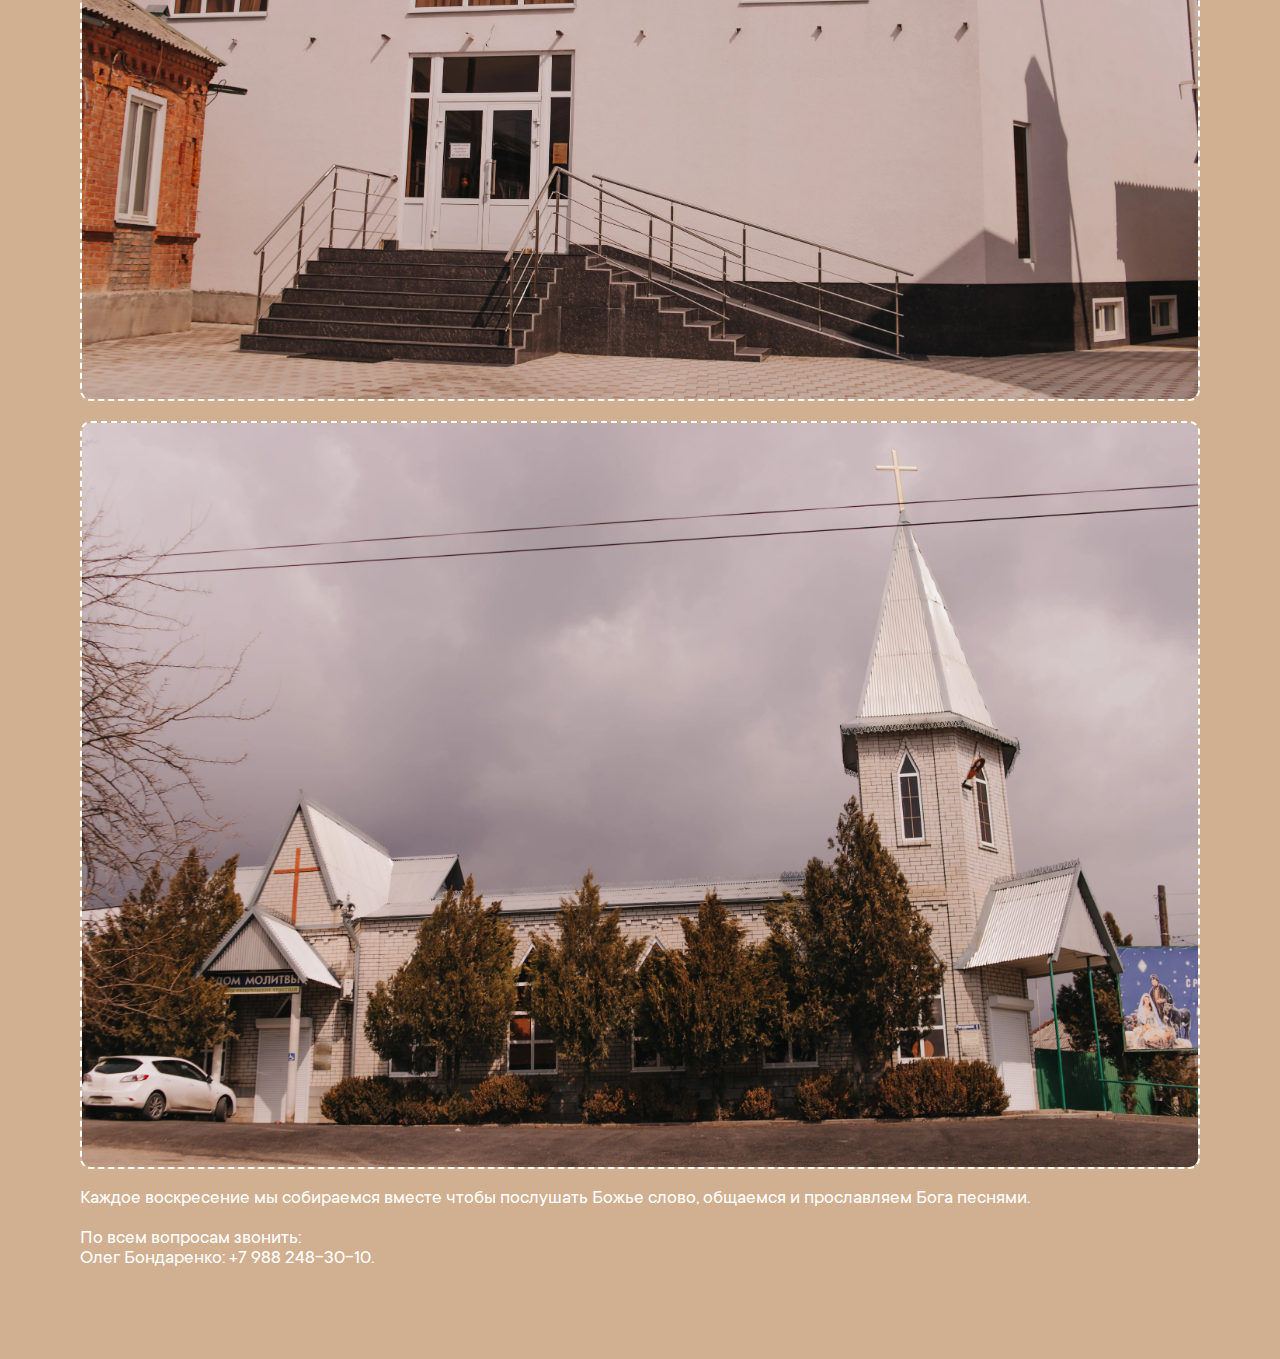
==== commit 5801f1ff: "Костыли готовы" ====
--- a/index.html
+++ b/index.html
@@ -87,17 +87,10 @@
                     <div class="container">
                         <ul class="header__list">
                             <li>
-                                <a href="" class="link header__link">Главная</a>
+                                <a href="https://hmk-life.ru/" class="link header__link">Главная</a>
                             </li>
                             <li>
-                                <a href="" class="link header__link">Записи служений</a>
-                            </li>
-                            <li>
-                                <a href="" class="link header__link">Прямая трансляция</a>
-                            </li>
-                            <li>
-                                <a href="" class="link header__link">Контакты</a>
-                            </li>
+                                <a href="https://hmk-life.ru/christmas/" class="link header__link">Рождество</a>
                         </ul>
                     </div>
                 </div>
@@ -128,7 +121,7 @@
                 <h2 class="home__slogan slogan">
                     Христиане города Кропоткина. Последователи Иисуса Христа
                 </h2>
-                <button type="button" class="btn-pc btn-red">Когда праздник</button>   
+                <!-- <button type="button" class="btn-pc btn-red">Когда праздник</button>    -->
             </div>
             <div class="home__item">
                 <div class="home__img">
--- a/css/style.css
+++ b/css/style.css
@@ -212,7 +212,7 @@
     width: 100%;
     height: fit-content;
     position: fixed;
-    z-index: 100;
+    z-index: 200;
   }
 
   .header__content {
@@ -650,6 +650,64 @@
 
 @media (min-width: 781px) {
 
+  .banner {
+    position: fixed;
+    width: 100%;
+    height: 100%;
+    display: none;
+    justify-content: center;
+    align-items: flex-end;
+    z-index: 100;
+    opacity: 0;
+    transition: all 1s ease;
+  }
+
+  .banner.active {
+    opacity: 1;
+    display: flex;
+  }
+
+  .banner__content {
+    background-color: #DD3B3B;
+    padding: 40px 40px;
+    border-radius: 20px;
+    margin-bottom: 30px;
+    z-index: 1;
+  }
+
+  .banner__content .subtitle {
+    color: white;
+    font-size: 26px;
+    text-align: center;
+    margin-bottom: 10px;
+  }
+
+  .banner__btn-container {
+    display: flex;
+  }
+
+  .banner__btn-container button {
+    margin-right: 10px;
+  }
+
+  .banner__btn-container button:last-child {
+    margin-right: 0px;
+    background-color: #2f3038;
+  }
+
+  .banner__btn-container button:first-child {
+    background-color: #137167;
+  }
+
+  .banner__btn {
+    width: 100%;
+    padding: 10px 14px;
+    font-family: "TTCommons-Bold";
+    color: white;
+    border-radius: 20px;
+    font-size: 18px;
+  }
+
   .btn-pc {
     border-radius: 31.875px;
     padding: 20px 45px;
@@ -940,7 +998,7 @@
   .xmas-church {
     width: 100%;
     height: fit-content;
-    background: #DD3B3B;
+    background: #D1B091;
     padding: 90px 0px;
   }
 
@@ -951,10 +1009,13 @@
   .xmas-church__intro {
     height: auto;
     width: 100%;
+    padding-bottom: 10px;
   }
 
   .xmas-church__intro .title {
     text-align: center;
     margin-bottom: 15px;
-  }
+    color: white;
+  }
+
 }